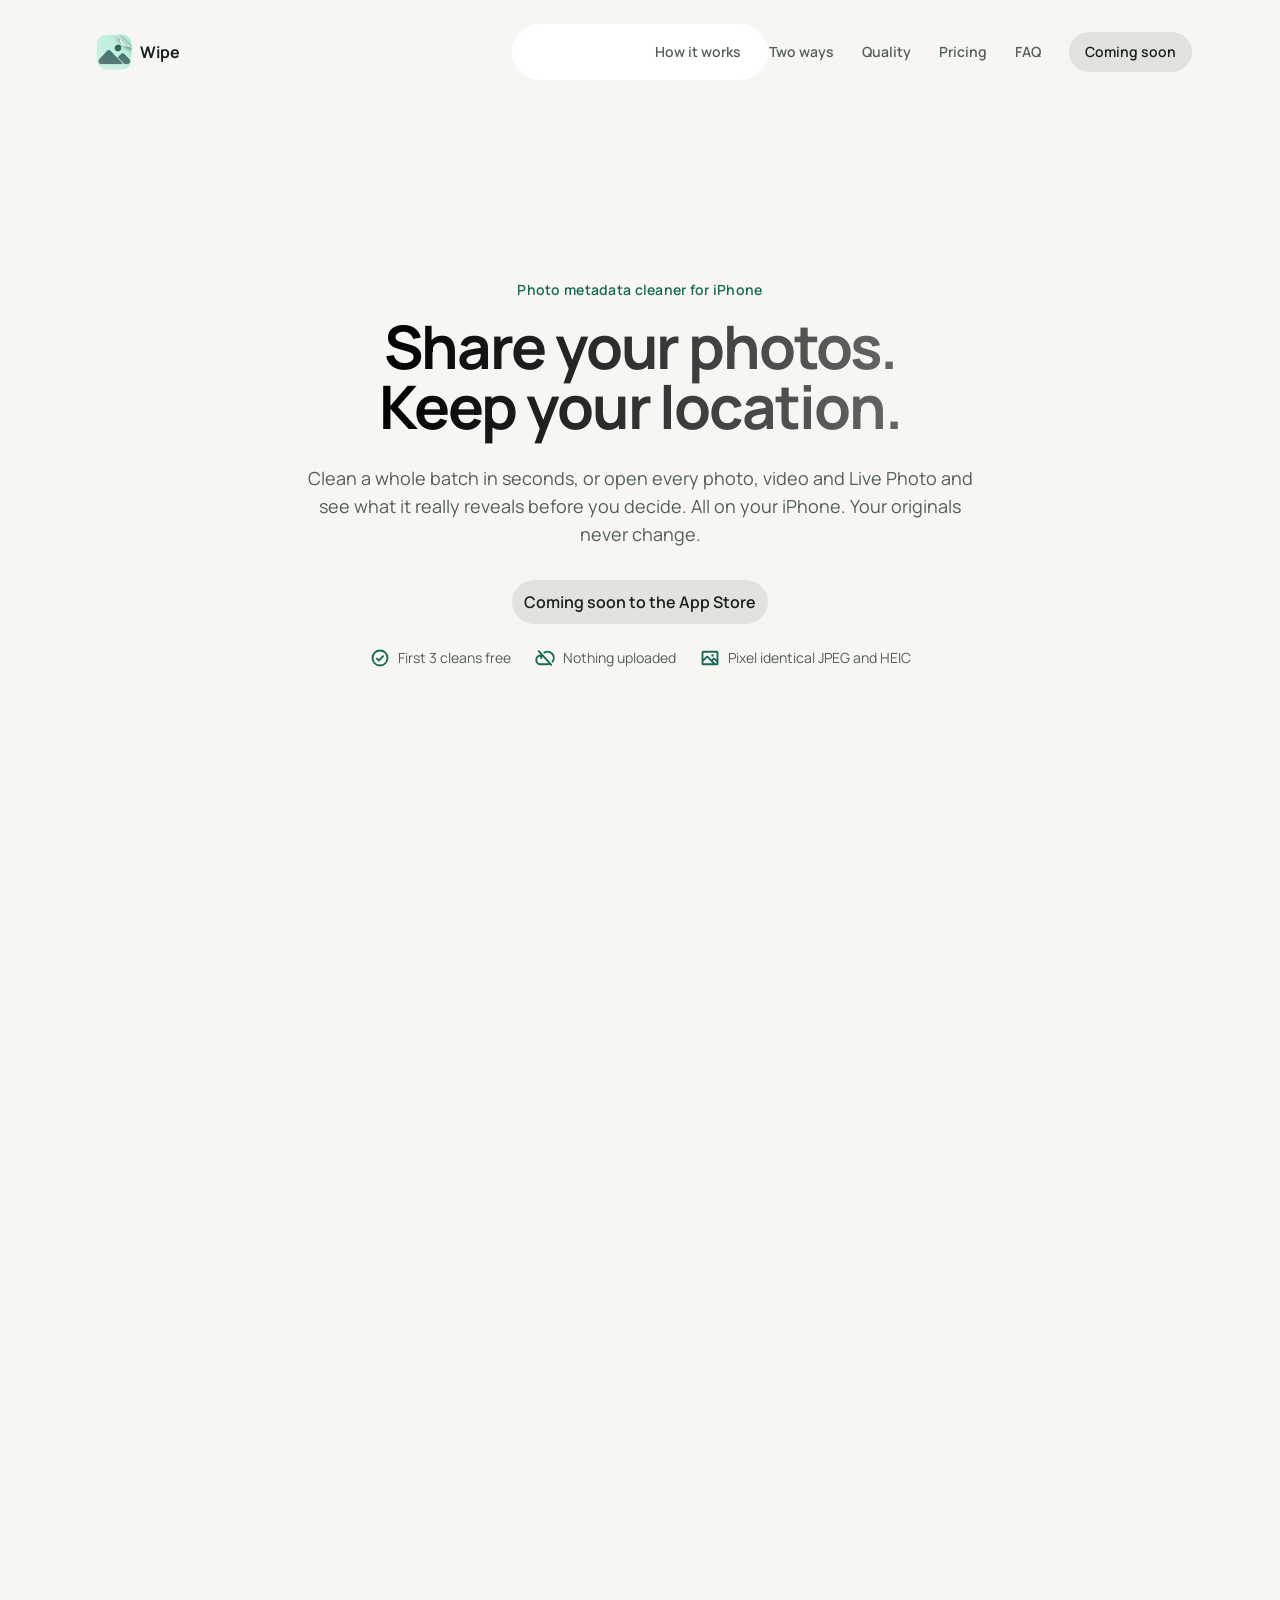
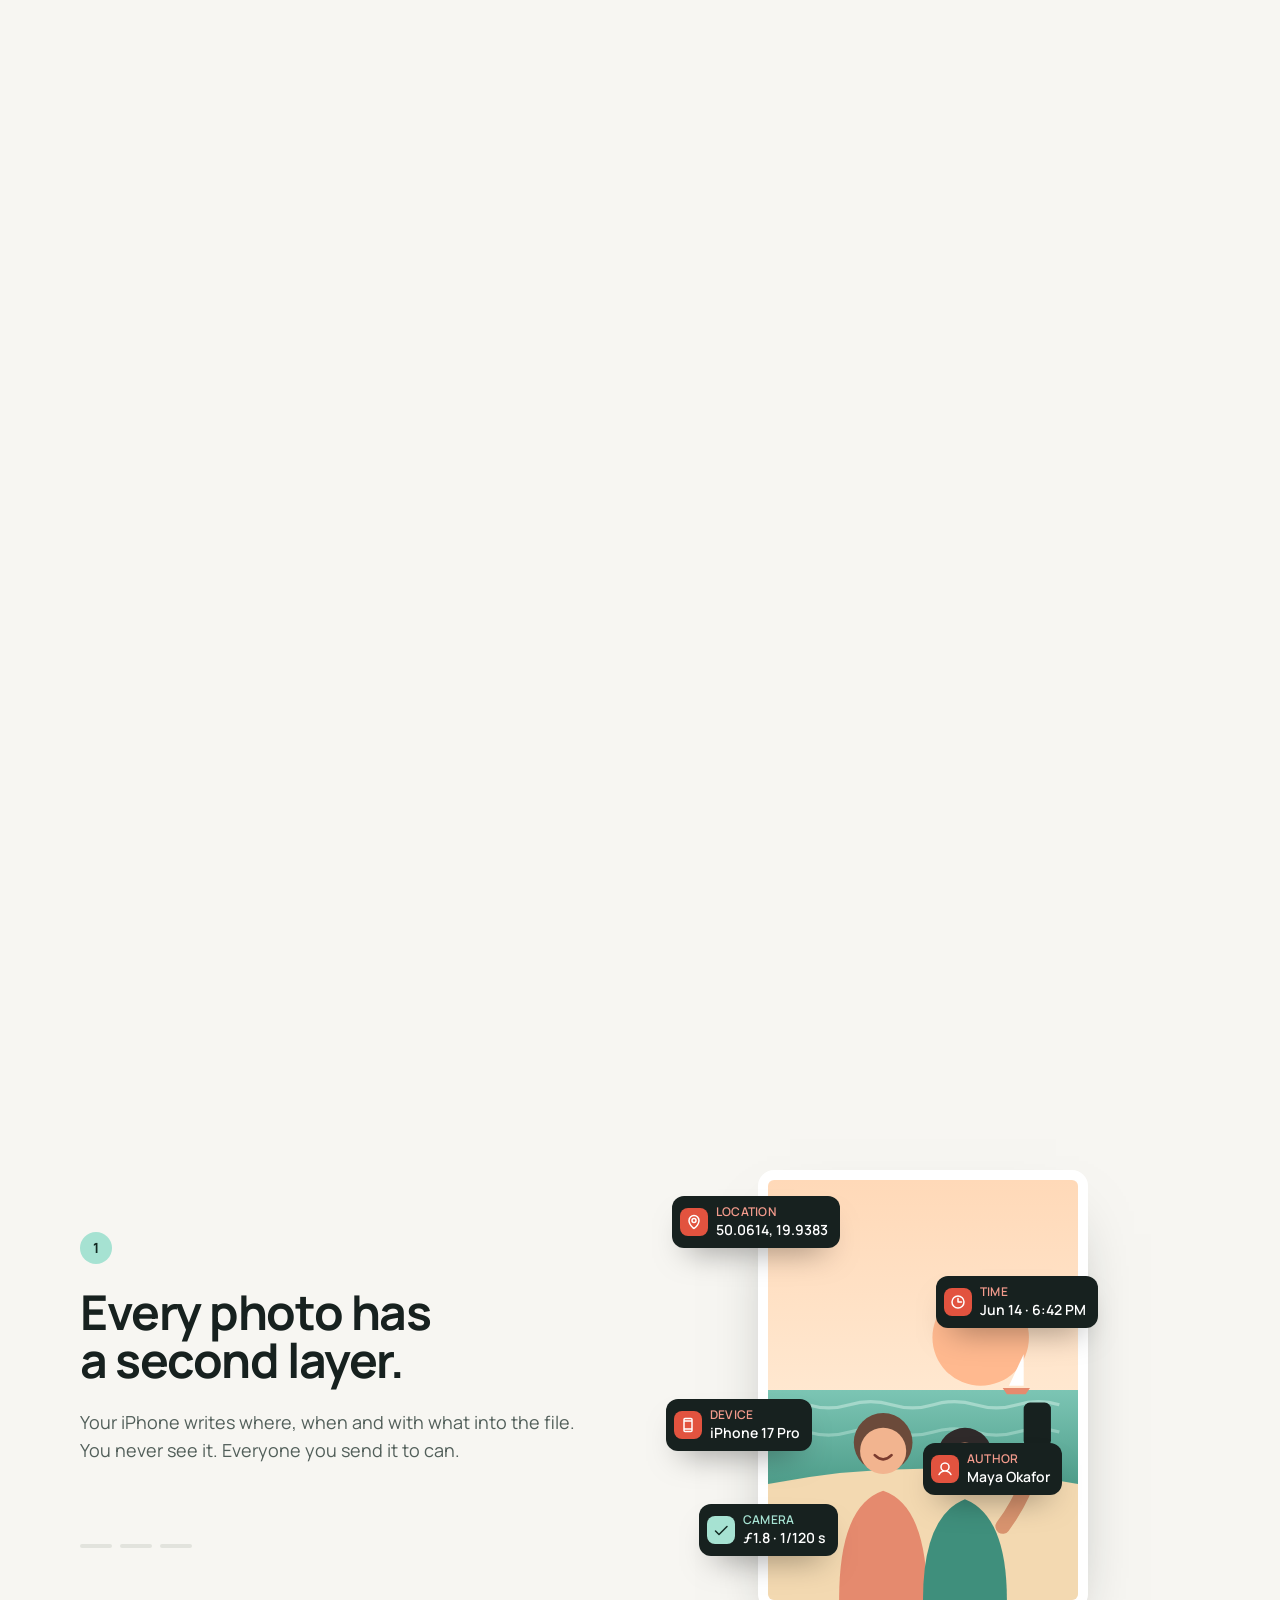
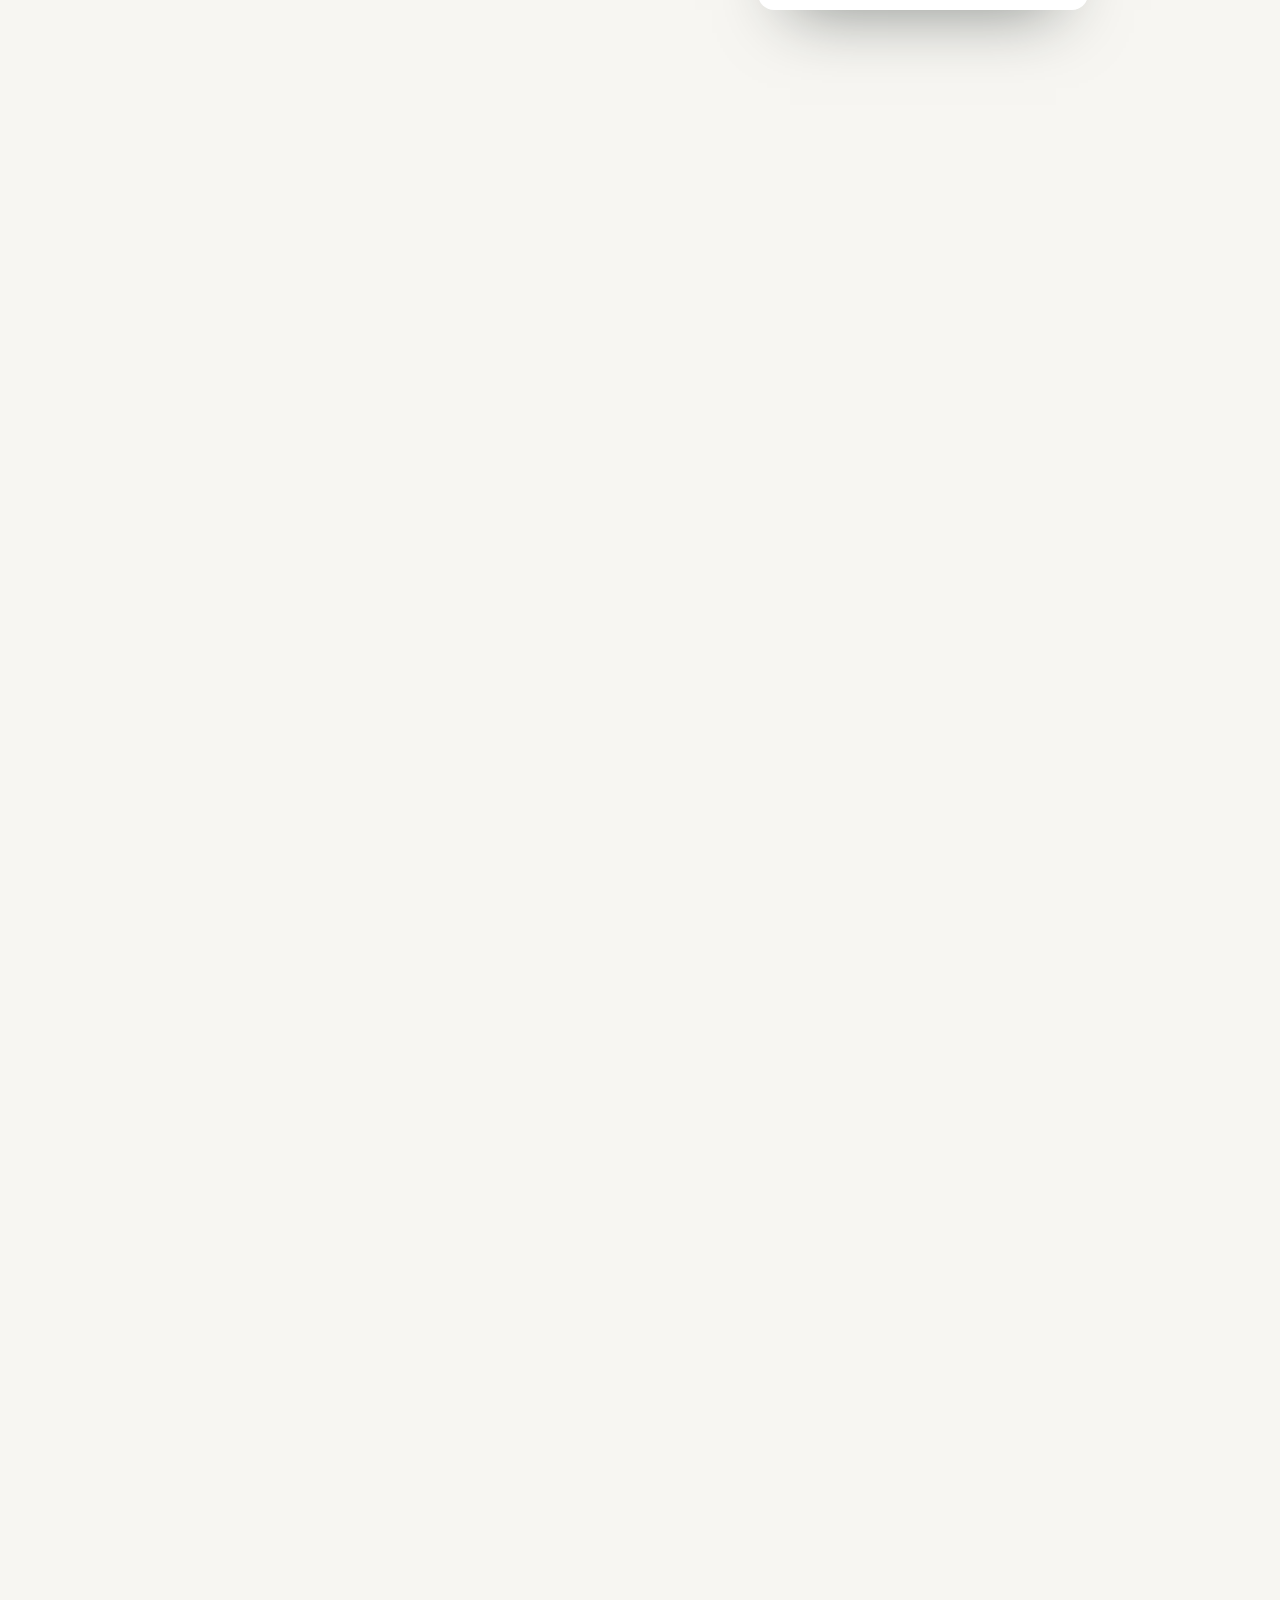
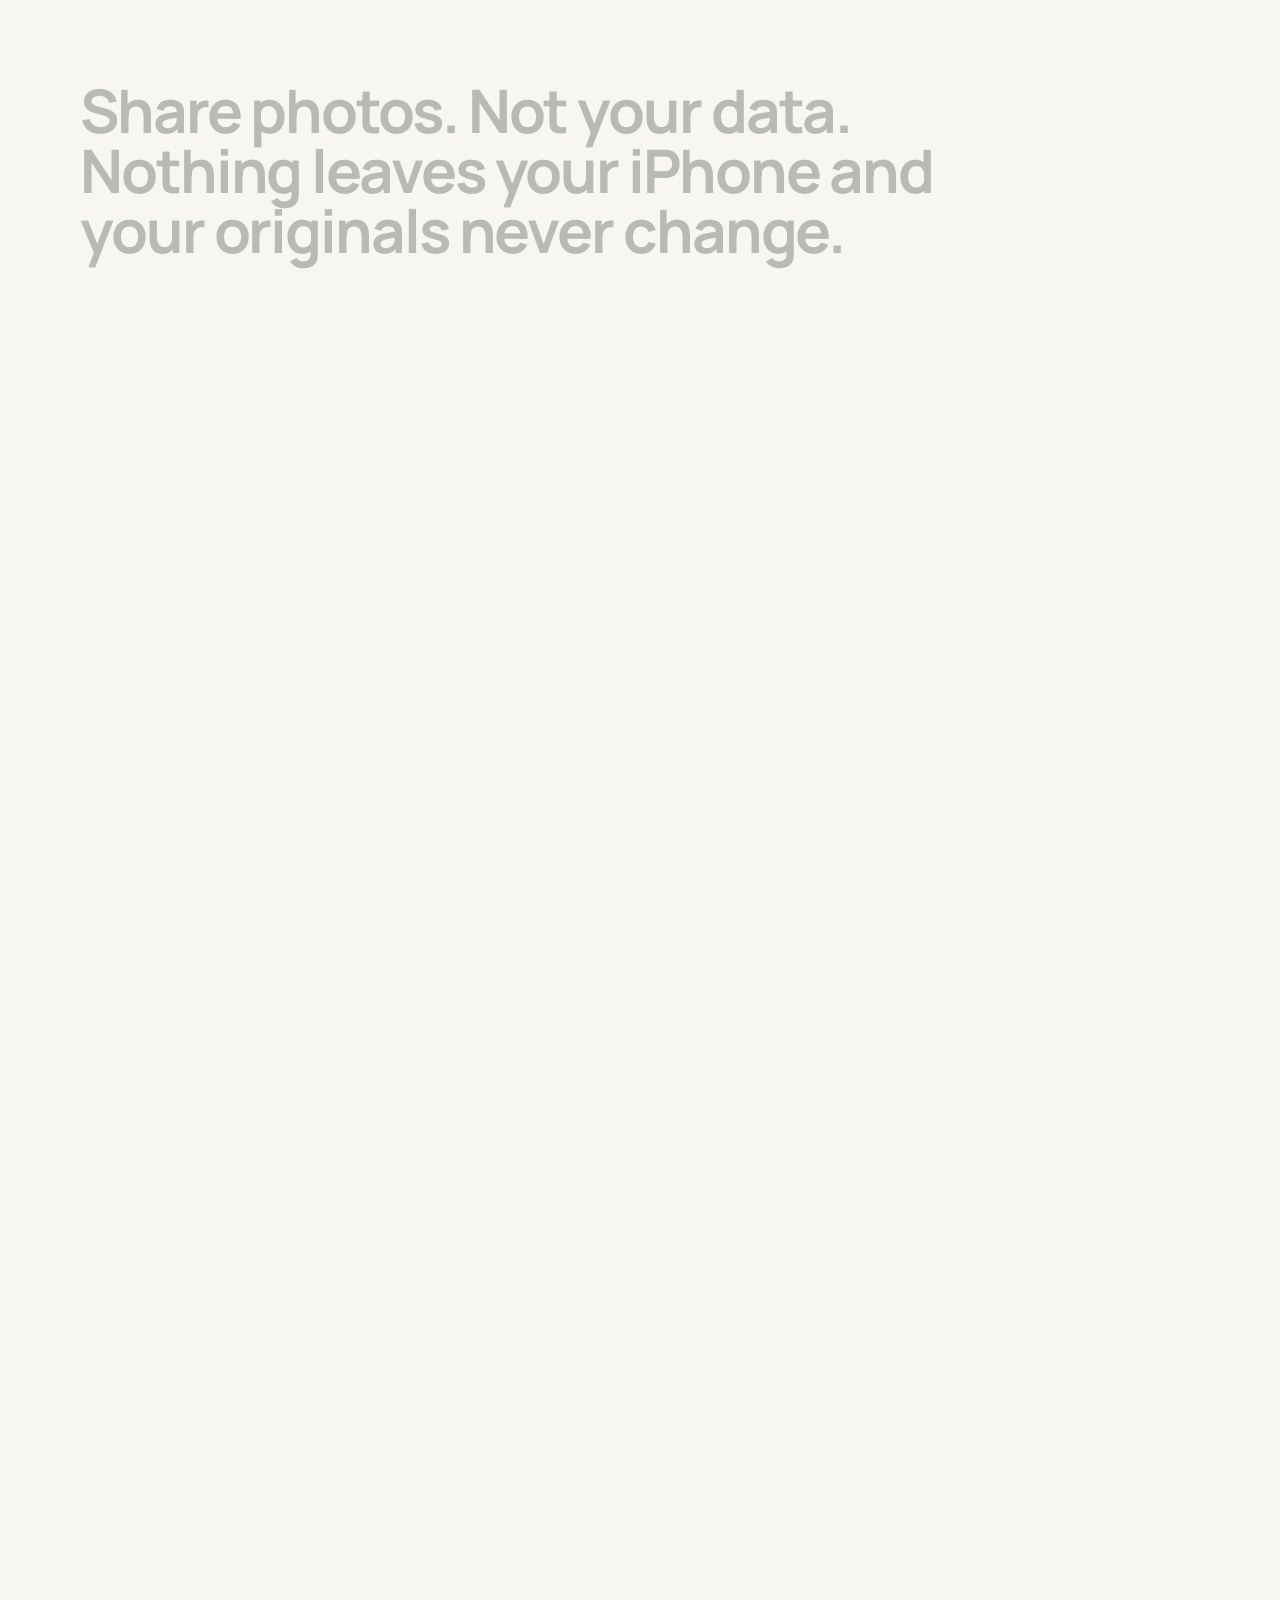
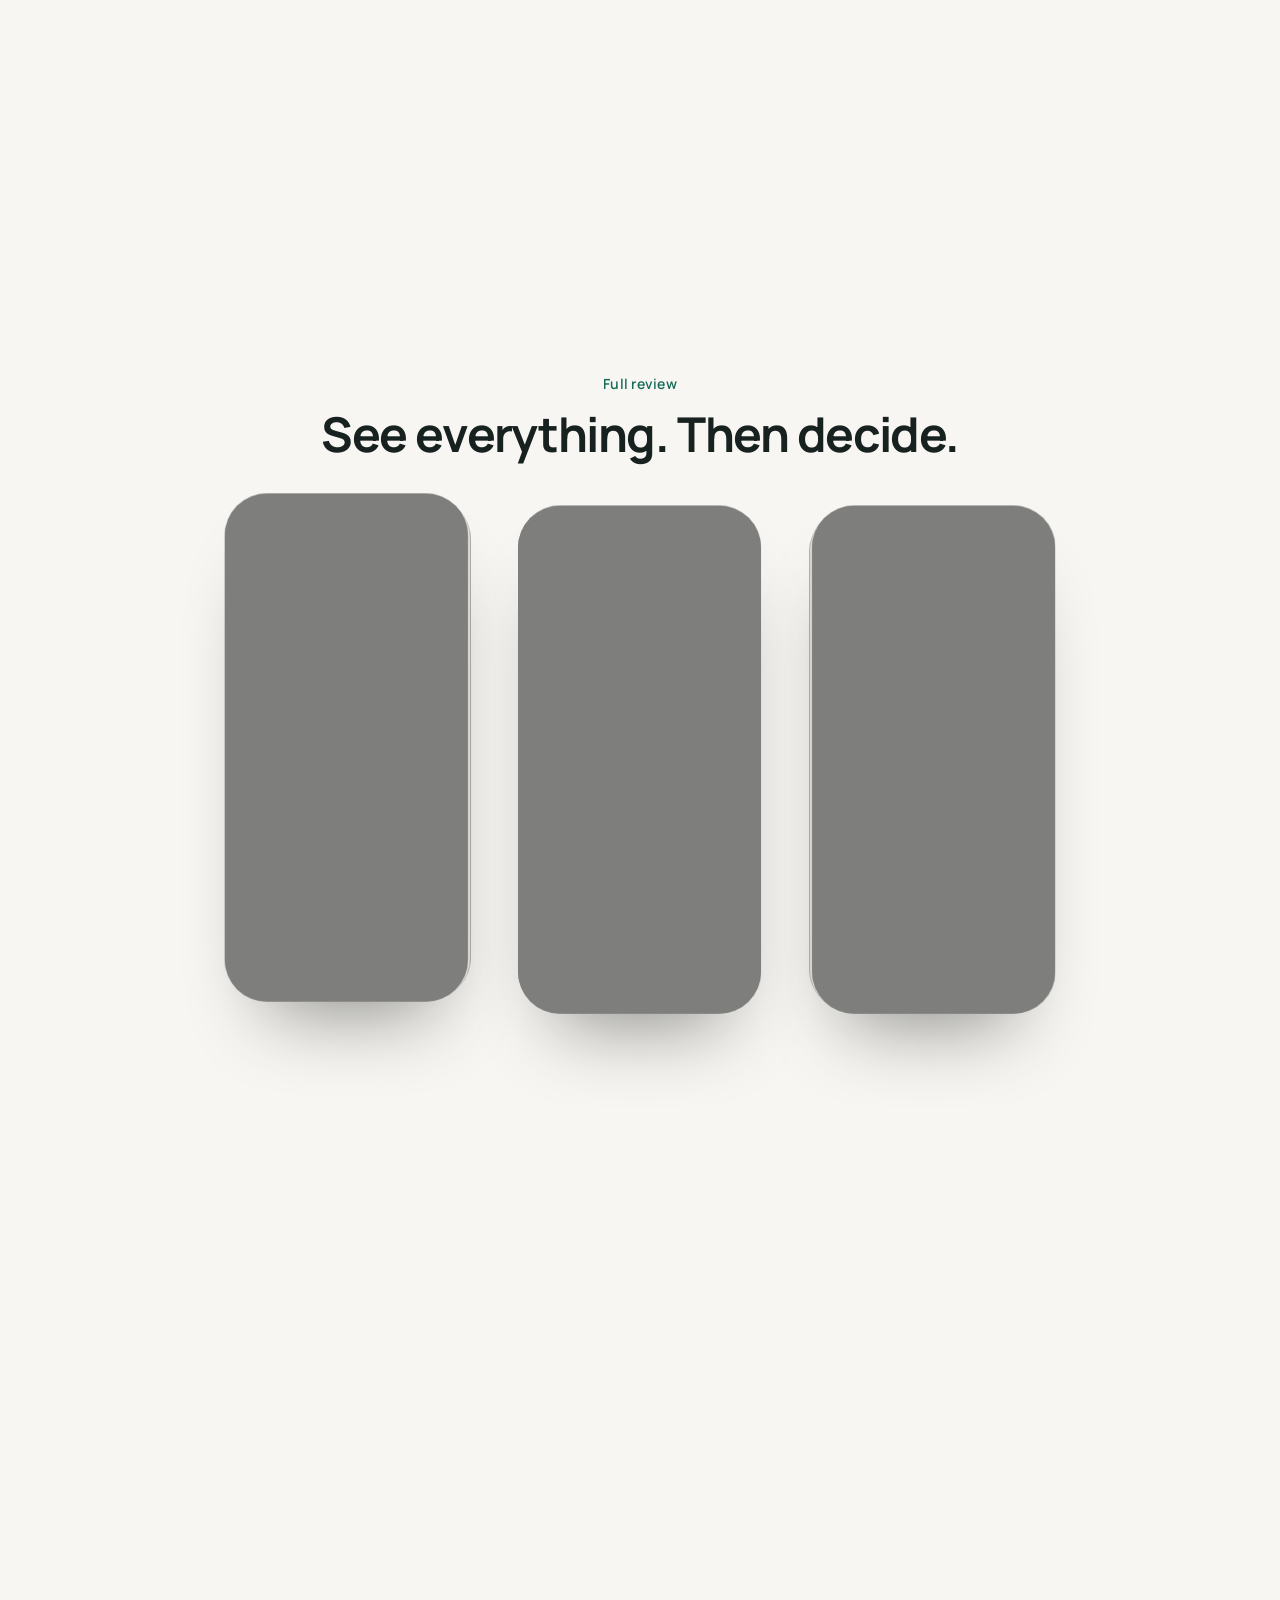
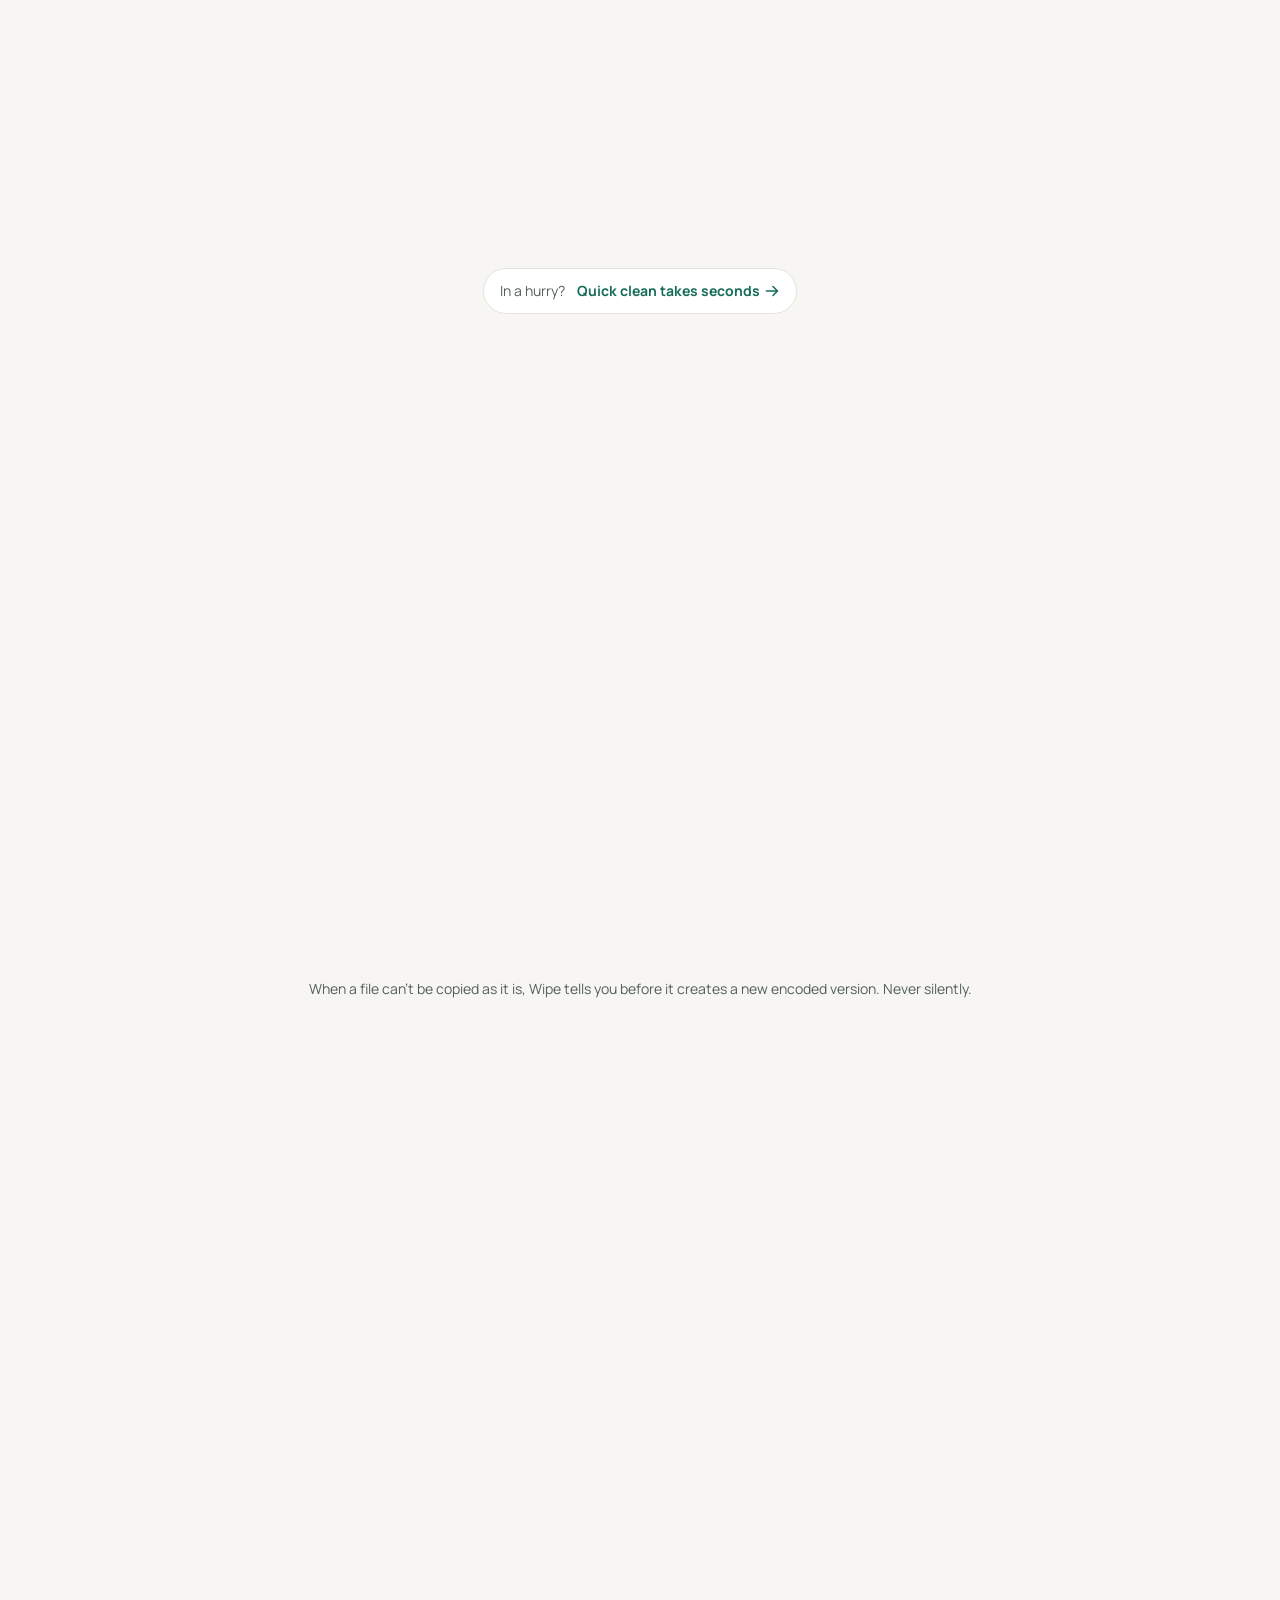
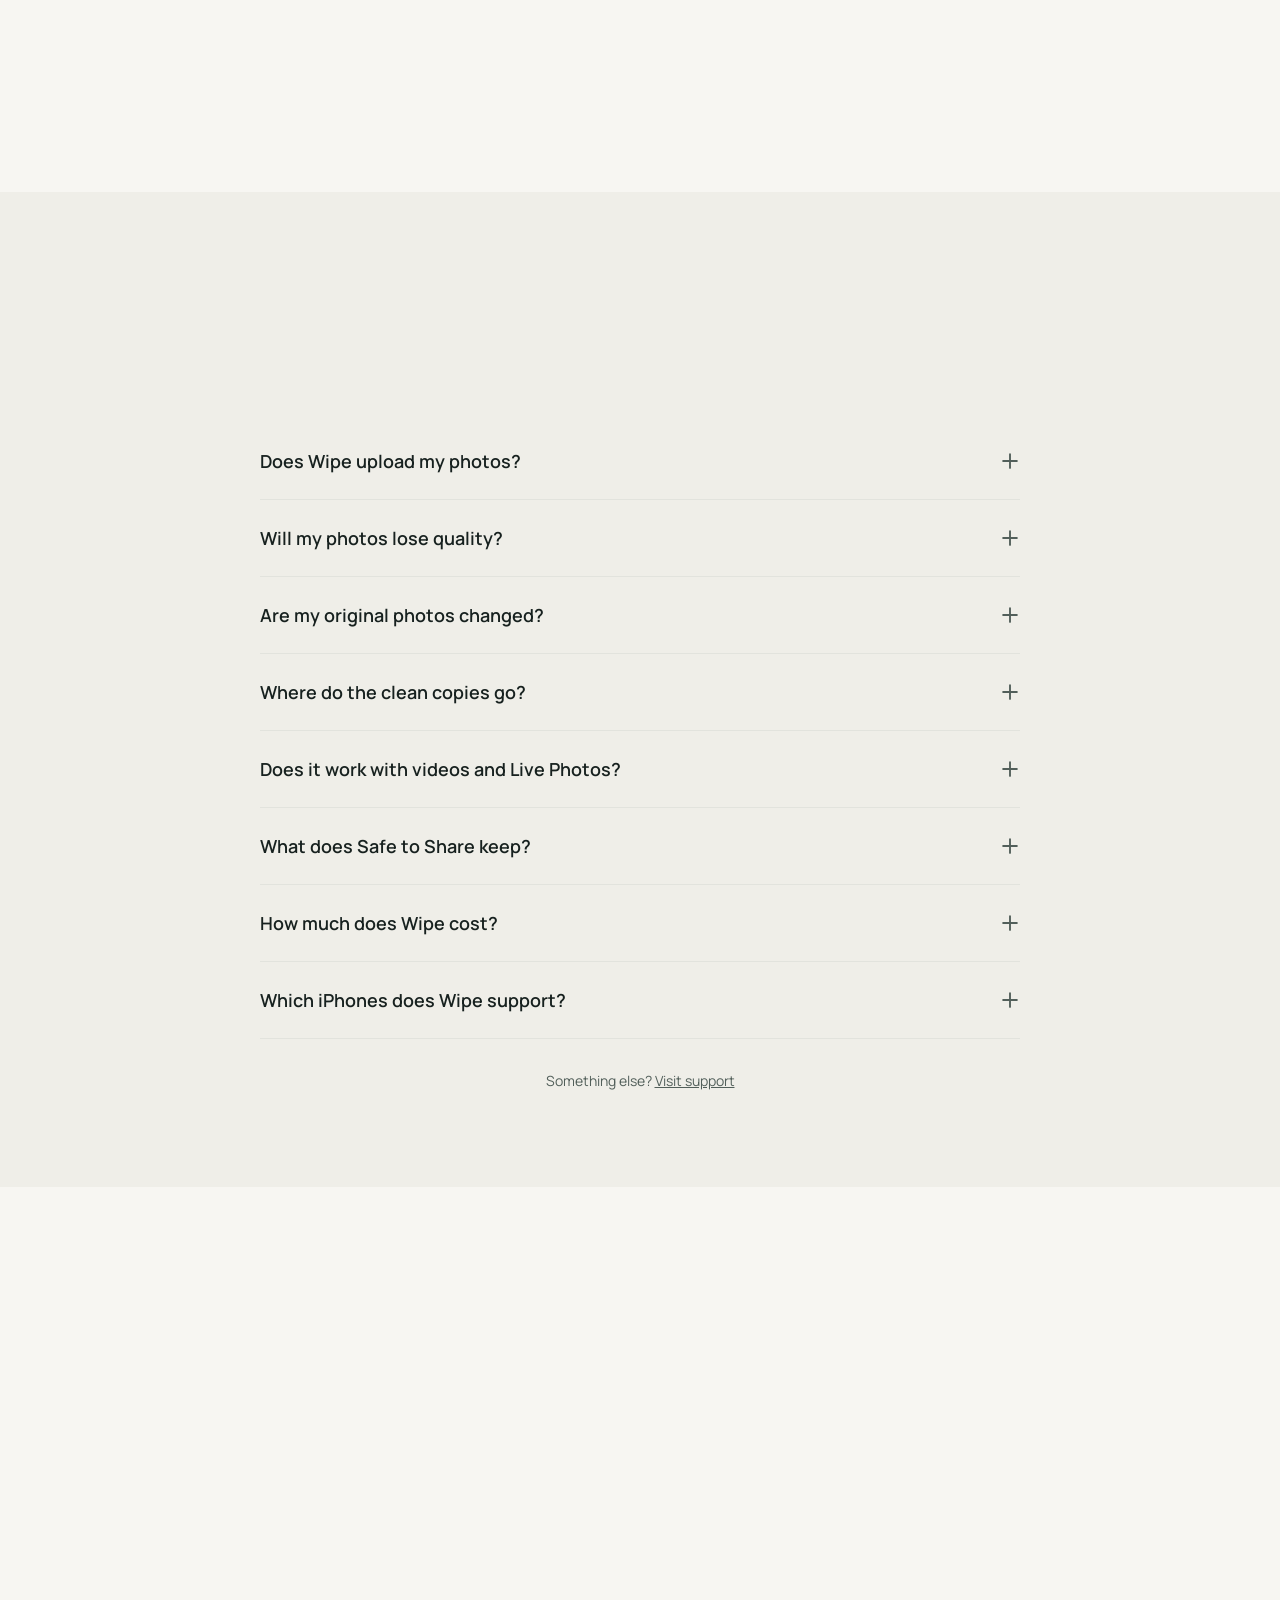
==== docs/index.html @ 796de529 "Phone film: if iOS refuses autoplay (Low Power Mode) no button and no hold; the first touch starts i" ====
<!doctype html>
<html lang="en" class="no-js" data-store="soon">
<head>
<meta charset="utf-8">
<meta name="viewport" content="width=device-width, initial-scale=1, viewport-fit=cover">
<title>Wipe: Remove Location and Metadata from iPhone Photos</title>
<meta name="description" content="See what your iPhone photos, videos and Live Photos reveal, from exact location to your phone model, and share clean copies. Everything happens on your iPhone. First 3 cleans free.">
<link rel="canonical" href="https://bashubb.com/wipe/">
<meta name="theme-color" content="#f7f6f2">
<meta name="color-scheme" content="light">
<!-- At release: <meta name="apple-itunes-app" content="app-id=APP_ID"> -->
<meta property="og:type" content="website">
<meta property="og:site_name" content="Wipe">
<meta property="og:title" content="Wipe: Share photos. Not your data.">
<meta property="og:description" content="See what your photos reveal and share clean copies. On your iPhone, without losing quality.">
<meta property="og:url" content="https://bashubb.com/wipe/">
<meta property="og:image" content="https://bashubb.com/wipe/assets/media/wipe-motion-poster.jpg">
<meta property="og:image:width" content="1440">
<meta property="og:image:height" content="960">
<meta name="twitter:card" content="summary_large_image">
<link rel="icon" href="assets/fav/favicon-32.png" type="image/png" sizes="32x32">
<link rel="icon" href="assets/fav/favicon-48.png" type="image/png" sizes="48x48">
<link rel="icon" href="assets/fav/favicon-192.png" type="image/png" sizes="192x192">
<link rel="apple-touch-icon" href="assets/fav/apple-touch-icon.png">
<link rel="preload" href="assets/fonts/manrope-latin.woff2" as="font" type="font/woff2" crossorigin>
<link rel="stylesheet" href="assets/landing.css?v=51">
<link rel="stylesheet" href="assets/wipe.css?v=52">
<script type="application/ld+json">
{
  "@context": "https://schema.org",
  "@type": "SoftwareApplication",
  "name": "Wipe: Photo Metadata Cleaner",
  "operatingSystem": "iOS 18 or later",
  "applicationCategory": "PhotographyApplication",
  "description": "Removes location and other metadata from iPhone photos, videos and Live Photos on the device, without losing quality.",
  "url": "https://bashubb.com/wipe/",
  "image": "https://bashubb.com/wipe/assets/media/wipe-motion-poster.jpg",
  "offers": {"@type": "Offer", "price": "0", "priceCurrency": "USD"},
  "publisher": {"@type": "Organization", "name": "bashubb", "url": "https://bashubb.com/"}
}
</script>
<script type="application/ld+json">
{
  "@context": "https://schema.org",
  "@type": "FAQPage",
  "mainEntity": [
    {"@type": "Question", "name": "Does Wipe upload my photos?", "acceptedAnswer": {"@type": "Answer", "text": "No. Wipe reads and cleans your photos and videos on your iPhone. Nothing is uploaded, there is no account and there are no ads."}},
    {"@type": "Question", "name": "Will my photos lose quality?", "acceptedAnswer": {"@type": "Answer", "text": "JPEG and HEIC photos stay pixel identical and most videos keep their original video and audio streams. If a file cannot be copied as it is, Wipe asks before creating a new encoded version."}},
    {"@type": "Question", "name": "Are my original photos changed?", "acceptedAnswer": {"@type": "Answer", "text": "No. Wipe creates clean copies. Your originals stay exactly as they were."}},
    {"@type": "Question", "name": "How much does Wipe cost?", "acceptedAnswer": {"@type": "Answer", "text": "Your first three cleans are free. After that, one purchase unlocks Wipe for good. There is no subscription."}}
  ]
}
</script>
</head>
<body>
<svg width="0" height="0" style="position:absolute" aria-hidden="true"><symbol id="i-apple-logo" viewBox="0 0 256 256" fill="currentColor"><path d="M227,168a12,12,0,0,0-4.21-5.09C207.25,152.22,204,133.68,204,120c0-16.17,12.68-30.6,20.25-37.76a12,12,0,0,0,0-17.43C210.89,52.17,188.81,44,168,44a76.29,76.29,0,0,0-40,11.37,75.59,75.59,0,0,0-93.58,11A78.64,78.64,0,0,0,12,123.51,131,131,0,0,0,53.43,216,43.81,43.81,0,0,0,83.6,228h87.69a43.87,43.87,0,0,0,32.05-13.85,127.63,127.63,0,0,0,18.4-25.39c1.57-2.88,3-5.71,4.14-8.41C227.47,176.67,229.12,172.87,227,168Zm-41.23,29.82A19.78,19.78,0,0,1,171.29,204H83.6a19.85,19.85,0,0,1-13.7-5.42A107.18,107.18,0,0,1,36,122.88,54.49,54.49,0,0,1,51.5,83.28,50.86,50.86,0,0,1,88,68h.72A51.5,51.5,0,0,1,120.48,79.4a12,12,0,0,0,15,0A51.41,51.41,0,0,1,168,68a67.24,67.24,0,0,1,29.88,7.4C186.26,89.66,180,105.13,180,120c0,23.33,7.47,42.89,21.25,56.19A103.3,103.3,0,0,1,185.76,197.81ZM128.75,13A43.83,43.83,0,0,1,142.17,1.51a12,12,0,0,1,11.64,21,19.84,19.84,0,0,0-6.11,5.24A12,12,0,0,1,128.75,13Z"/></symbol><symbol id="i-arrow-right" viewBox="0 0 256 256" fill="currentColor"><path d="M224.49,136.49l-72,72a12,12,0,0,1-17-17L187,140H40a12,12,0,0,1,0-24H187L135.51,64.48a12,12,0,0,1,17-17l72,72A12,12,0,0,1,224.49,136.49Z"/></symbol><symbol id="i-check" viewBox="0 0 256 256" fill="currentColor"><path d="M232.49,80.49l-128,128a12,12,0,0,1-17,0l-56-56a12,12,0,1,1,17-17L96,183,215.51,63.51a12,12,0,0,1,17,17Z"/></symbol><symbol id="i-check-circle" viewBox="0 0 256 256" fill="currentColor"><path d="M176.49,95.51a12,12,0,0,1,0,17l-56,56a12,12,0,0,1-17,0l-24-24a12,12,0,1,1,17-17L112,143l47.51-47.52A12,12,0,0,1,176.49,95.51ZM236,128A108,108,0,1,1,128,20,108.12,108.12,0,0,1,236,128Zm-24,0a84,84,0,1,0-84,84A84.09,84.09,0,0,0,212,128Z"/></symbol><symbol id="i-clock" viewBox="0 0 256 256" fill="currentColor"><path d="M128,20A108,108,0,1,0,236,128,108.12,108.12,0,0,0,128,20Zm0,192a84,84,0,1,1,84-84A84.09,84.09,0,0,1,128,212Zm68-84a12,12,0,0,1-12,12H128a12,12,0,0,1-12-12V72a12,12,0,0,1,24,0v44h44A12,12,0,0,1,196,128Z"/></symbol><symbol id="i-cloud-slash" viewBox="0 0 256 256" fill="currentColor"><path d="M56.88,31.93A12,12,0,1,0,39.12,48.07L71.79,84A68,68,0,0,0,72,220h88a91.26,91.26,0,0,0,30.66-5.24l8.46,9.31a12,12,0,0,0,17.76-16.14ZM160,196H72a44,44,0,0,1-1.8-87.95A91.91,91.91,0,0,0,68,128a12,12,0,0,0,24,0,68.22,68.22,0,0,1,2.66-18.84l77.88,85.67A68.67,68.67,0,0,1,160,196Zm92-68a91.32,91.32,0,0,1-17.53,54,12,12,0,1,1-19.41-14.11,68,68,0,0,0-89.57-98.53,12,12,0,0,1-12.2-20.66A92,92,0,0,1,252,128Z"/></symbol><symbol id="i-device-mobile" viewBox="0 0 256 256" fill="currentColor"><path d="M176,12H80A28,28,0,0,0,52,40V216a28,28,0,0,0,28,28h96a28,28,0,0,0,28-28V40A28,28,0,0,0,176,12ZM76,76H180V180H76Zm4-40h96a4,4,0,0,1,4,4V52H76V40A4,4,0,0,1,80,36Zm96,184H80a4,4,0,0,1-4-4V204H180v12A4,4,0,0,1,176,220Z"/></symbol><symbol id="i-image" viewBox="0 0 256 256" fill="currentColor"><path d="M144,96a16,16,0,1,1,16,16A16,16,0,0,1,144,96Zm92-40V200a20,20,0,0,1-20,20H40a20,20,0,0,1-20-20V56A20,20,0,0,1,40,36H216A20,20,0,0,1,236,56ZM44,60v79.72l33.86-33.86a20,20,0,0,1,28.28,0L147.31,147l17.18-17.17a20,20,0,0,1,28.28,0L212,149.09V60Zm0,136H162.34L92,125.66l-48,48Zm168,0V183l-33.37-33.37L164.28,164l32,32Z"/></symbol><symbol id="i-infinity" viewBox="0 0 256 256" fill="currentColor"><path d="M252,128a60,60,0,0,1-102.43,42.43l-.49-.53L89.22,102.31a36,36,0,1,0,0,51.38l3.08-3.48a12,12,0,1,1,18,15.91l-3.35,3.78-.49.53a60,60,0,1,1,0-84.86l.49.53,59.86,67.59a36,36,0,1,0,0-51.38l-3.08,3.48a12,12,0,1,1-18-15.91l3.35-3.78.49-.53A60,60,0,0,1,252,128Z"/></symbol><symbol id="i-lightning" viewBox="0 0 256 256" fill="currentColor"><path d="M219.71,117.38a12,12,0,0,0-7.25-8.52L161.28,88.39l10.59-70.61a12,12,0,0,0-20.64-10l-112,120a12,12,0,0,0,4.31,19.33l51.18,20.47L84.13,238.22a12,12,0,0,0,20.64,10l112-120A12,12,0,0,0,219.71,117.38ZM113.6,203.55l6.27-41.77a12,12,0,0,0-7.41-12.92L68.74,131.37,142.4,52.45l-6.27,41.77a12,12,0,0,0,7.41,12.92l43.72,17.49Z"/></symbol><symbol id="i-magic-wand" viewBox="0 0 256 256" fill="currentColor"><path d="M252,152a12,12,0,0,1-12,12H228v12a12,12,0,0,1-24,0V164H192a12,12,0,0,1,0-24h12V128a12,12,0,0,1,24,0v12h12A12,12,0,0,1,252,152ZM56,76H68V88a12,12,0,0,0,24,0V76h12a12,12,0,1,0,0-24H92V40a12,12,0,0,0-24,0V52H56a12,12,0,0,0,0,24ZM184,188h-4v-4a12,12,0,0,0-24,0v4h-4a12,12,0,0,0,0,24h4v4a12,12,0,0,0,24,0v-4h4a12,12,0,0,0,0-24ZM222.14,82.83,82.82,222.14a20,20,0,0,1-28.28,0L33.85,201.46a20,20,0,0,1,0-28.29L173.17,33.86a20,20,0,0,1,28.28,0l20.69,20.68A20,20,0,0,1,222.14,82.83ZM159,112,144,97,53.65,187.31l15,15Zm43.31-43.31-15-15L161,80l15,15Z"/></symbol><symbol id="i-magnifying-glass-plus" viewBox="0 0 256 256" fill="currentColor"><path d="M156,112a12,12,0,0,1-12,12H124v20a12,12,0,0,1-24,0V124H80a12,12,0,0,1,0-24h20V80a12,12,0,0,1,24,0v20h20A12,12,0,0,1,156,112Zm76.49,120.49a12,12,0,0,1-17,0L168,185a92.12,92.12,0,1,1,17-17l47.54,47.53A12,12,0,0,1,232.49,232.49ZM112,180a68,68,0,1,0-68-68A68.08,68.08,0,0,0,112,180Z"/></symbol><symbol id="i-map-pin" viewBox="0 0 256 256" fill="currentColor"><path d="M128,60a44,44,0,1,0,44,44A44.05,44.05,0,0,0,128,60Zm0,64a20,20,0,1,1,20-20A20,20,0,0,1,128,124Zm0-112a92.1,92.1,0,0,0-92,92c0,77.36,81.64,135.4,85.12,137.83a12,12,0,0,0,13.76,0,259,259,0,0,0,42.18-39C205.15,170.57,220,136.37,220,104A92.1,92.1,0,0,0,128,12Zm31.3,174.71A249.35,249.35,0,0,1,128,216.89a249.35,249.35,0,0,1-31.3-30.18C80,167.37,60,137.31,60,104a68,68,0,0,1,136,0C196,137.31,176,167.37,159.3,186.71Z"/></symbol><symbol id="i-plus" viewBox="0 0 256 256" fill="currentColor"><path d="M228,128a12,12,0,0,1-12,12H140v76a12,12,0,0,1-24,0V140H40a12,12,0,0,1,0-24h76V40a12,12,0,0,1,24,0v76h76A12,12,0,0,1,228,128Z"/></symbol><symbol id="i-text-align-left" viewBox="0 0 256 256" fill="currentColor"><path d="M28,64A12,12,0,0,1,40,52H216a12,12,0,0,1,0,24H40A12,12,0,0,1,28,64Zm12,52H168a12,12,0,0,0,0-24H40a12,12,0,0,0,0,24Zm176,16H40a12,12,0,0,0,0,24H216a12,12,0,0,0,0-24Zm-48,40H40a12,12,0,0,0,0,24H168a12,12,0,0,0,0-24Z"/></symbol><symbol id="i-user" viewBox="0 0 256 256" fill="currentColor"><path d="M234.38,210a123.36,123.36,0,0,0-60.78-53.23,76,76,0,1,0-91.2,0A123.36,123.36,0,0,0,21.62,210a12,12,0,1,0,20.77,12c18.12-31.32,50.12-50,85.61-50s67.49,18.69,85.61,50a12,12,0,0,0,20.77-12ZM76,96a52,52,0,1,1,52,52A52.06,52.06,0,0,1,76,96Z"/></symbol><symbol id="i-x" viewBox="0 0 256 256" fill="currentColor"><path d="M208.49,191.51a12,12,0,0,1-17,17L128,145,64.49,208.49a12,12,0,0,1-17-17L111,128,47.51,64.49a12,12,0,0,1,17-17L128,111l63.51-63.52a12,12,0,0,1,17,17L145,128Z"/></symbol></svg>

<a class="skip" href="#main">Skip to content</a>

<nav class="island" aria-label="Main navigation">
  <a class="brand" href="./"><img src="assets/app-icon-128.png" alt="" width="28" height="28">Wipe</a>
  <div class="links">
    <a href="#layers">How it works</a>
    <a href="#modes">Two ways</a>
    <a href="#quality">Quality</a>
    <a href="#pricing">Pricing</a>
    <a href="#faq">FAQ</a>
  </div>
  <a class="btn sm cta when-live" href="https://apps.apple.com/us/search?term=Wipe%20Photo%20Metadata%20Cleaner" data-store-link>Download</a>
  <span class="btn sm cta when-soon" aria-disabled="true">Coming soon</span>
  <button class="burger" type="button" aria-expanded="false" aria-controls="menu" aria-label="Open menu"><span></span><span></span></button>
</nav>
<div class="menu" id="menu">
  <a href="#layers">How it works</a>
  <a href="#modes">Two ways</a>
  <a href="#quality">Quality</a>
  <a href="#pricing">Pricing</a>
  <a href="#faq">FAQ</a>
  <a href="support/">Support</a>
</div>

<main id="main">
<section class="m-only film-intro" data-film-intro aria-label="Wipe in 16 seconds: what a photo reveals, and how Wipe removes it">
  <video muted playsinline preload="auto" data-end="15.3" data-tall="assets/media/wipe-motion-tall.mp4" data-tall-poster="assets/media/wipe-motion-tall-poster.jpg" data-wide="assets/media/wipe-motion.mp4" data-wide-poster="assets/media/wipe-motion-poster.jpg" aria-label="A sponge wipes location, time, device and author tags off a family photo; the photo itself stays the same"></video>
  <button class="film-intro-skip" type="button">Skip</button>
  <div class="film-intro-ui" aria-hidden="true"><span class="film-intro-hint">Swipe up hard to skip</span></div>
</section>

<section class="scene hero stage3d" data-scene="hero" aria-labelledby="hero-title">
  <div class="scene-pin">
    <div class="hero-copy wrap">
      <span class="eyebrow">Photo metadata cleaner for iPhone</span>
      <h1 class="hero-title" id="hero-title">Share your photos.<br>Keep your location.</h1>
      <p class="lead">Clean a whole batch in seconds, or open every photo, video and Live Photo and see what it really reveals before you decide. All on your iPhone. Your originals never change.</p>
      <div class="cta-row">
        <a class="store-badge when-live" href="https://apps.apple.com/us/search?term=Wipe%20Photo%20Metadata%20Cleaner" data-store-link><img src="assets/app-store-badge.svg" alt="Download on the App Store" width="156" height="52"></a>
        <span class="btn when-soon" aria-disabled="true">Coming soon to the App Store</span>
      </div>
      <ul class="proof" aria-label="Highlights">
        <li><svg aria-hidden="true"><use href="#i-check-circle"/></svg>First 3 cleans free</li>
        <li><svg aria-hidden="true"><use href="#i-cloud-slash"/></svg>Nothing uploaded</li>
        <li><svg aria-hidden="true"><use href="#i-image"/></svg>Pixel identical JPEG and HEIC</li>
      </ul>
    </div>
    <div class="tunnel" aria-hidden="true">
      <div class="fly" data-x="-40" data-y="-22" data-z="-500" data-r="-6"><img src="assets/moments/beach.svg" alt="" width="300" height="400"><span class="ftag"><svg><use href="#i-map-pin"/></svg>50.0614, 19.9383</span><span class="fok"><svg><use href="#i-check"/></svg></span></div>
      <div class="fly" data-x="44" data-y="20" data-z="-950" data-r="5"><img src="assets/moments/dog.svg" alt="" width="300" height="400"><span class="ftag"><svg><use href="#i-clock"/></svg>Sat · 9:14 AM</span><span class="fok"><svg><use href="#i-check"/></svg></span></div>
      <div class="fly" data-x="-44" data-y="26" data-z="-1450" data-r="4"><img src="assets/moments/cake.svg" alt="" width="300" height="400"><span class="ftag"><svg><use href="#i-device-mobile"/></svg>iPhone 17 Pro</span><span class="fok"><svg><use href="#i-check"/></svg></span></div>
      <div class="fly" data-x="42" data-y="-24" data-z="-1900" data-r="-5"><img src="assets/moments/coffee.svg" alt="" width="300" height="400"><span class="ftag"><svg><use href="#i-map-pin"/></svg>52.2297, 21.0122</span><span class="fok"><svg><use href="#i-check"/></svg></span></div>
      <div class="fly" data-x="-38" data-y="-6" data-z="-2350" data-r="-3"><img src="assets/moments/camp.svg" alt="" width="300" height="400"><span class="ftag"><svg><use href="#i-user"/></svg>Maya Okafor</span><span class="fok"><svg><use href="#i-check"/></svg></span></div>
      <div class="fly" data-x="36" data-y="18" data-z="-2800" data-r="6"><img src="assets/moments/city.svg" alt="" width="300" height="400"><span class="ftag"><svg><use href="#i-clock"/></svg>Jun 14 · 6:42 PM</span><span class="fok"><svg><use href="#i-check"/></svg></span></div>
    </div>
    <div class="hero-card" id="hero-card">
      <video id="motion" muted playsinline preload="auto" poster="assets/media/wipe-motion-poster.jpg" aria-label="A sponge wipes location, time, device and author tags off a family photo; the photo itself stays the same">
        <source src="assets/media/wipe-motion.mp4" type="video/mp4">
      </video>
    </div>
    <div class="chapters" id="chapters" aria-hidden="true">
      <div><i><b></b></i><span>Reveal</span></div>
      <div><i><b></b></i><span>Wipe</span></div>
      <div><i><b></b></i><span>Verify</span></div>
      <div><i><b></b></i><span>Share</span></div>
      <span class="hold-hint" id="hold-hint">Playing · pull hard to skip</span>
    </div>
  </div>
</section>

<section class="scene layers stage3d d-only" id="layers" data-scene="layers" aria-labelledby="layers-title">
  <div class="scene-pin">
    <div class="wrap layers-grid">
      <div>
        <div class="steps">
          <div class="step on" data-step="0">
            <span class="num">1</span>
            <h2 class="title" id="layers-title">Every photo has a second layer.</h2>
            <p class="lead">Your iPhone writes where, when and with what into the file. You never see it. Everyone you send it to can.</p>
          </div>
          <div class="step" data-step="1">
            <span class="num">2</span>
            <h2 class="title">Wipe pulls it apart.</h2>
            <p class="lead">Location, capture time, device, author and editing apps, explained in plain words before anything changes.</p>
          </div>
          <div class="step" data-step="2">
            <span class="num">3</span>
            <h2 class="title">Then wipes what gives you away.</h2>
            <p class="lead">Pick a preset. Wipe removes those details and checks every copy again before you can share it.</p>
          </div>
        </div>
        <div class="progress" aria-hidden="true"><i><b></b></i><i><b></b></i><i><b></b></i></div>
      </div>
      <div class="photo-stage" role="img" aria-label="A beach photo with location, time, device and author tags lifting off it and being wiped away; camera settings stay">
        <div class="photo-obj obj" id="photo">
          <div class="plane" style="--z:120"></div>
          <div class="print"><img src="assets/moments/beach.svg" alt="" width="300" height="400"></div>
          <span class="tag" data-z="230" data-x="-26" data-y="6" data-wipe="0"><span class="ic"><svg><use href="#i-map-pin"/></svg></span><span><small>LOCATION</small>50.0614, 19.9383</span></span>
          <span class="tag" data-z="170" data-x="54" data-y="24" data-wipe="1"><span class="ic"><svg><use href="#i-clock"/></svg></span><span><small>TIME</small>Jun 14 · 6:42 PM</span></span>
          <span class="tag" data-z="110" data-x="-28" data-y="52" data-wipe="2"><span class="ic"><svg><use href="#i-device-mobile"/></svg></span><span><small>DEVICE</small>iPhone 17 Pro</span></span>
          <span class="tag" data-z="200" data-x="50" data-y="62" data-wipe="3"><span class="ic"><svg><use href="#i-user"/></svg></span><span><small>AUTHOR</small>Maya Okafor</span></span>
          <span class="tag keep" data-z="70" data-x="-18" data-y="76"><span class="ic"><svg><use href="#i-check"/></svg></span><span><small>CAMERA</small>ƒ1.8 · 1/120 s<span class="kept">Kept</span></span></span>
          <span class="sweep" aria-hidden="true"></span>
          <span class="clean-pill"><svg><use href="#i-check-circle"/></svg>Clean · 0 tags left</span>
        </div>
      </div>
    </div>
  </div>
</section>

<section class="m-only m-sec" id="layers-m" aria-labelledby="layers-m-title">
  <div class="m-car" data-carousel="5500">
    <div class="m-track">
      <div class="m-slide wl" data-state="0">
        <div class="m-vis"><div class="wl-photo" aria-hidden="true"><div class="print"><img src="assets/moments/beach.svg" alt="" width="300" height="400"></div><span class="tag" style="left:-26%;top:6%;--o:0"><span class="ic"><svg><use href="#i-map-pin"/></svg></span><span><small>LOCATION</small>50.0614, 19.9383</span></span><span class="tag" style="left:54%;top:24%;--o:1"><span class="ic"><svg><use href="#i-clock"/></svg></span><span><small>TIME</small>Jun 14 · 6:42 PM</span></span><span class="tag" style="left:-28%;top:52%;--o:2"><span class="ic"><svg><use href="#i-device-mobile"/></svg></span><span><small>DEVICE</small>iPhone 17 Pro</span></span><span class="tag" style="left:50%;top:62%;--o:3"><span class="ic"><svg><use href="#i-user"/></svg></span><span><small>AUTHOR</small>Maya Okafor</span></span><span class="tag keep" style="left:-18%;top:76%;--o:4"><span class="ic"><svg><use href="#i-check"/></svg></span><span><small>CAMERA</small>ƒ1.8 · 1/120 s<span class="kept">Kept</span></span></span><span class="clean-pill"><svg><use href="#i-check-circle"/></svg>Clean · 0 tags left</span></div></div>
        <div class="m-txt"><span class="num">1</span><h2 class="title" id="layers-m-title">Every photo has a second layer.</h2><p class="lead">Your iPhone writes where, when and with what into the file. You never see it. Everyone you send it to can.</p></div>
      </div>
      <div class="m-slide wl" data-state="1">
        <div class="m-vis"><div class="wl-photo" aria-hidden="true"><div class="print"><img src="assets/moments/beach.svg" alt="" width="300" height="400"></div><span class="tag" style="left:-26%;top:6%;--o:0"><span class="ic"><svg><use href="#i-map-pin"/></svg></span><span><small>LOCATION</small>50.0614, 19.9383</span></span><span class="tag" style="left:54%;top:24%;--o:1"><span class="ic"><svg><use href="#i-clock"/></svg></span><span><small>TIME</small>Jun 14 · 6:42 PM</span></span><span class="tag" style="left:-28%;top:52%;--o:2"><span class="ic"><svg><use href="#i-device-mobile"/></svg></span><span><small>DEVICE</small>iPhone 17 Pro</span></span><span class="tag" style="left:50%;top:62%;--o:3"><span class="ic"><svg><use href="#i-user"/></svg></span><span><small>AUTHOR</small>Maya Okafor</span></span><span class="tag keep" style="left:-18%;top:76%;--o:4"><span class="ic"><svg><use href="#i-check"/></svg></span><span><small>CAMERA</small>ƒ1.8 · 1/120 s<span class="kept">Kept</span></span></span><span class="clean-pill"><svg><use href="#i-check-circle"/></svg>Clean · 0 tags left</span></div></div>
        <div class="m-txt"><span class="num">2</span><h2 class="title">Wipe pulls it apart.</h2><p class="lead">Location, capture time, device, author and editing apps, explained in plain words before anything changes.</p></div>
      </div>
      <div class="m-slide wl" data-state="2">
        <div class="m-vis"><div class="wl-photo" aria-hidden="true"><div class="print"><img src="assets/moments/beach.svg" alt="" width="300" height="400"></div><span class="tag" style="left:-26%;top:6%;--o:0"><span class="ic"><svg><use href="#i-map-pin"/></svg></span><span><small>LOCATION</small>50.0614, 19.9383</span></span><span class="tag" style="left:54%;top:24%;--o:1"><span class="ic"><svg><use href="#i-clock"/></svg></span><span><small>TIME</small>Jun 14 · 6:42 PM</span></span><span class="tag" style="left:-28%;top:52%;--o:2"><span class="ic"><svg><use href="#i-device-mobile"/></svg></span><span><small>DEVICE</small>iPhone 17 Pro</span></span><span class="tag" style="left:50%;top:62%;--o:3"><span class="ic"><svg><use href="#i-user"/></svg></span><span><small>AUTHOR</small>Maya Okafor</span></span><span class="tag keep" style="left:-18%;top:76%;--o:4"><span class="ic"><svg><use href="#i-check"/></svg></span><span><small>CAMERA</small>ƒ1.8 · 1/120 s<span class="kept">Kept</span></span></span><span class="clean-pill"><svg><use href="#i-check-circle"/></svg>Clean · 0 tags left</span></div></div>
        <div class="m-txt"><span class="num">3</span><h2 class="title">Then wipes what gives you away.</h2><p class="lead">Pick a preset. Wipe removes those details and checks every copy again before you can share it.</p></div>
      </div>
    </div>
    <div class="m-dots"></div>
  </div>
</section>

<section class="tagline-band" aria-label="Wipe in one line">
  <div class="wrap">
    <p class="tagline" data-tagline>Share photos. <span class="hl">Not your data.</span><br>Nothing leaves your iPhone and your originals never change.</p>
  </div>
</section>

<section class="pad modes2" id="modes" aria-labelledby="modes-title">
  <div class="wrap">
    <div class="center reveal">
      <span class="eyebrow">Two ways to clean</span>
      <h2 class="title" id="modes-title">From Photos in five seconds.<br>Or in Wipe, one photo at a time.</h2>
          </div>
    <div class="ways">
      <article class="way quick reveal">
        <div class="way-head">
          <span class="way-ic"><svg aria-hidden="true"><use href="#i-lightning"/></svg></span>
          <div><h3>Quick clean</h3><span class="way-time">In Photos · about 5 seconds</span></div>
        </div>
        <p class="way-best">Select photos, tap Share, then Wipe. One preset cleans the whole batch. Best for sending a few photos right now.</p>
        <a class="way-link" href="#quick">How Quick clean works<svg aria-hidden="true"><use href="#i-arrow-right"/></svg></a>
      </article>
      <article class="way review reveal d1">
        <div class="way-head">
          <span class="way-ic"><svg aria-hidden="true"><use href="#i-magnifying-glass-plus"/></svg></span>
          <div><h3>Full review</h3><span class="way-time">In Wipe · as long as you want</span></div>
        </div>
        <p class="way-best">See every field, choose what goes photo by photo, get a verified report. Best for listings and documents.</p>
        <a class="way-link" href="#review">How Full review works<svg aria-hidden="true"><use href="#i-arrow-right"/></svg></a>
      </article>
    </div>
  </div>
</section>

<section class="pad quick-sec" id="quick" aria-labelledby="quick-title">
  <div class="wrap split">
    <div class="reveal">
      <span class="eyebrow">Quick clean</span>
      <h2 class="title" id="quick-title">Clean without leaving Photos.</h2>
      <p class="lead">Wipe sits in the Share Sheet next to Messages and AirDrop. It uses one preset for the whole batch, Safe to Share unless you pick another.</p>
      <ol class="howto">
        <li><span>1</span>Select photos, videos and Live Photos in Photos</li>
        <li><span>2</span>Tap Share, then Wipe, then Clean</li>
        <li><span>3</span>Clean copies land in your Wipe album, or go to Files or a chat</li>
      </ol>
      <a class="cross" href="#review"><span>Need to see what’s inside first?</span><b>Full review<svg aria-hidden="true"><use href="#i-arrow-right"/></svg></b></a>
    </div>
    <div class="tilt reveal d1">
      <div class="iphone" data-finish="pro-max-silver"><img class="front" src="assets/media/iphone-wipeShareSheet.webp" alt="The iOS Share Sheet in Photos with Wipe listed next to other apps" width="840" height="1741" loading="lazy"></div>
    </div>
  </div>
</section>

<section class="scene fan stage3d d-only" id="review" data-scene="fan" aria-labelledby="fan-title">
  <div class="scene-pin">
    <div class="wrap center fan-head">
      <span class="eyebrow">Full review</span>
      <h2 class="title" id="fan-title">See everything. Then decide.</h2>
    </div>
    <div class="fan-stage">
      <figure class="fan-item obj"><div class="iphone" data-finish="pro-max-silver"><img class="front" src="assets/media/iphone-wipeReviewPreview.webp" alt="Customize screen with six selected photos and videos and a preset for each" width="840" height="1741" loading="lazy"></div><figcaption><b>1 · Open the batch</b><span>Photos, videos and Live Photos together</span></figcaption></figure>
      <figure class="fan-item obj"><div class="iphone" data-finish="pro-max-silver"><img class="front" src="assets/media/iphone-wipeQuickCleanPreview.webp" alt="Quick Clean screen: six items ready, Wipe Everything preset selected" width="840" height="1741" loading="lazy"></div><figcaption><b>2 · Read every field</b><span>And pick what goes, photo by photo</span></figcaption></figure>
      <figure class="fan-item obj"><div class="iphone" data-finish="pro-max-silver"><img class="front" src="assets/media/iphone-wipeReadyPreview.webp" alt="Ready to share screen: six clean copies, location, time, device and author removed, quality preserved" width="840" height="1741" loading="lazy"></div><figcaption><b>3 · Get the report</b><span>Every copy verified before you share</span></figcaption></figure>
    </div>
  </div>
</section>

<section class="m-only m-sec" id="review-m" aria-labelledby="review-m-title">
  <div class="wrap center m-head">
    <span class="eyebrow">Full review</span>
    <h2 class="title" id="review-m-title">See everything. Then decide.</h2>
  </div>
  <div class="m-car" data-carousel="4500">
    <div class="m-track">
      <figure class="m-slide">
        <div class="m-vis"><div class="iphone" data-finish="pro-max-silver"><img class="front" src="assets/media/iphone-wipeReviewPreview.webp" alt="Customize screen with six selected photos and videos and a preset for each" width="840" height="1741" loading="lazy"></div></div>
        <figcaption class="m-txt"><h3>1 · Open the batch</h3><p class="lead">Photos, videos and Live Photos together</p></figcaption>
      </figure>
      <figure class="m-slide">
        <div class="m-vis"><div class="iphone" data-finish="pro-max-silver"><img class="front" src="assets/media/iphone-wipeQuickCleanPreview.webp" alt="Quick Clean screen: six items ready, Wipe Everything preset selected" width="840" height="1741" loading="lazy"></div></div>
        <figcaption class="m-txt"><h3>2 · Read every field</h3><p class="lead">And pick what goes, photo by photo</p></figcaption>
      </figure>
      <figure class="m-slide">
        <div class="m-vis"><div class="iphone" data-finish="pro-max-silver"><img class="front" src="assets/media/iphone-wipeReadyPreview.webp" alt="Ready to share screen: six clean copies, location, time, device and author removed, quality preserved" width="840" height="1741" loading="lazy"></div></div>
        <figcaption class="m-txt"><h3>3 · Get the report</h3><p class="lead">Every copy verified before you share</p></figcaption>
      </figure>
    </div>
    <div class="m-dots"></div>
  </div>
</section>

<section class="pad" id="presets" aria-labelledby="presets-title">
  <div class="wrap">
    <div class="center reveal">
      <span class="eyebrow">Three presets</span>
      <h2 class="title" id="presets-title">Choose what goes.<br>Keep what helps.</h2>
      <p class="lead">Start with the recommended preset, or tune it for a single photo when you need to. You see exactly what changes before you clean.</p>
    </div>
    <div class="grid-3 presets">
      <article class="card preset reveal">
        <span class="badge">Recommended</span>
        <h3>Safe to Share</h3>
        <p>Everything that identifies you or where you were.</p>
        <ul>
          <li class="rm"><svg><use href="#i-x"/></svg>Location and capture time</li>
          <li class="rm"><svg><use href="#i-x"/></svg>Device, author and editing apps</li>
          <li class="kp"><svg><use href="#i-check"/></svg>Keeps camera settings</li>
        </ul>
      </article>
      <article class="card preset reveal d1">
        <span class="badge quiet">Lightest</span>
        <h3>Location Only</h3>
        <p>Hide where it was taken, keep the rest.</p>
        <ul>
          <li class="rm"><svg><use href="#i-x"/></svg>GPS coordinates and altitude</li>
          <li class="rm"><svg><use href="#i-x"/></svg>City and place names</li>
          <li class="kp"><svg><use href="#i-check"/></svg>Keeps date, camera and author</li>
        </ul>
      </article>
      <article class="card preset reveal d2">
        <span class="badge quiet">Strictest</span>
        <h3>Wipe Everything</h3>
        <p>The cleanest possible copy.</p>
        <ul>
          <li class="rm"><svg><use href="#i-x"/></svg>All removable metadata</li>
          <li class="kp"><svg><use href="#i-check"/></svg>Keeps only what’s needed to display it correctly</li>
        </ul>
      </article>
    </div>
    <div class="center"><a class="cross" href="#quick"><span>In a hurry?</span><b>Quick clean takes seconds<svg aria-hidden="true"><use href="#i-arrow-right"/></svg></b></a></div>
  </div>
</section>

<section class="pad" id="quality" aria-labelledby="quality-title">
  <div class="wrap">
    <div class="center reveal">
      <span class="eyebrow">Quality preserved</span>
      <h2 class="title" id="quality-title">Only the metadata changes.<br>Not a single pixel.</h2>
      <p class="lead">Most metadata removers save a new, recompressed copy. Wipe rewrites only the hidden details, copies your photo and video data as it is, then checks that it really is.</p>
    </div>
    <div class="facts">
      <div class="card fact reveal"><span class="big">0</span><span>pixels changed in cleaned JPEG and HEIC photos</span></div>
      <div class="card fact reveal d1"><span class="big">1:1</span><span>video and audio streams copied bit for bit in most videos</span></div>
      <div class="card fact reveal d2"><span class="big">Live</span><span>Live Photos stay paired and keep playing</span></div>
      <div class="card fact reveal d3"><span class="big">HDR</span><span>HDR and Portrait data left exactly where they were</span></div>
    </div>
    <p class="center small" style="margin-top:var(--s-400)">When a file can’t be copied as it is, Wipe tells you before it creates a new encoded version. Never silently.</p>
  </div>
</section>

<section class="pad" id="pricing" aria-labelledby="pricing-title">
  <div class="wrap center">
    <div class="reveal">
      <span class="eyebrow">Pricing</span>
      <h2 class="title" id="pricing-title">Try it three times.<br>Then pay once.</h2>
      <p class="lead">No subscription, no account, no ads.</p>
    </div>
    <div class="plans">
      <article class="card plan reveal">
        <h3>Free</h3>
        <div class="price">3 <small>cleans</small></div>
        <ul>
          <li><svg><use href="#i-check"/></svg>Every preset and file type</li>
          <li><svg><use href="#i-check"/></svg>Share Sheet and full review</li>
          <li><svg><use href="#i-check"/></svg>A clean only counts when it succeeds</li>
        </ul>
      </article>
      <article class="card plan pro reveal d1">
        <h3>Wipe Pro</h3>
        <div class="price"><svg class="icon" style="width:48px;height:48px" aria-hidden="true"><use href="#i-infinity"/></svg><span class="sr">Unlimited</span></div>
        <ul>
          <li><svg><use href="#i-check"/></svg>Unlimited cleaning, forever</li>
          <li><svg><use href="#i-check"/></svg>One purchase, no subscription</li>
          <li><svg><use href="#i-check"/></svg>Restore anytime from Settings</li>
        </ul>
      </article>
    </div>
  </div>
</section>

<section class="pad" id="faq" style="background:var(--bg-2)" aria-labelledby="faq-title">
  <div class="wrap">
    <div class="center reveal">
      <span class="eyebrow">FAQ</span>
      <h2 class="title" id="faq-title">Questions before you clean</h2>
    </div>
    <div class="faq">
      <details><summary>Does Wipe upload my photos?<svg aria-hidden="true"><use href="#i-plus"/></svg></summary><div>No. Wipe reads and cleans your photos and videos on your iPhone. Nothing is uploaded, there is no account and there are no ads.</div></details>
      <details><summary>Will my photos lose quality?<svg aria-hidden="true"><use href="#i-plus"/></svg></summary><div>JPEG and HEIC photos stay pixel identical and most videos keep their original video and audio streams. If a file can’t be copied as it is, Wipe tells you and asks before creating a new encoded version.</div></details>
      <details><summary>Are my original photos changed?<svg aria-hidden="true"><use href="#i-plus"/></svg></summary><div>No. Wipe creates clean copies. Your originals stay exactly as they were in your library.</div></details>
      <details><summary>Where do the clean copies go?<svg aria-hidden="true"><use href="#i-plus"/></svg></summary><div>Save them to Photos, where they land in a dedicated Wipe album, save them to Files, or share them straight from Wipe.</div></details>
      <details><summary>Does it work with videos and Live Photos?<svg aria-hidden="true"><use href="#i-plus"/></svg></summary><div>Yes. You can clean photos, videos and Live Photos together in one batch, and Live Photos stay Live Photos.</div></details>
      <details><summary>What does Safe to Share keep?<svg aria-hidden="true"><use href="#i-plus"/></svg></summary><div>Camera settings such as exposure, aperture and ISO. It removes location, capture time, device, author, captions and anything else that could identify you or where you were.</div></details>
      <details><summary>How much does Wipe cost?<svg aria-hidden="true"><use href="#i-plus"/></svg></summary><div>Your first three cleans are free. After that, one purchase unlocks Wipe for good. There is no subscription, and you can restore your purchase from Settings.</div></details>
      <details><summary>Which iPhones does Wipe support?<svg aria-hidden="true"><use href="#i-plus"/></svg></summary><div>Any iPhone running iOS 18 or later.</div></details>
    </div>
    <p class="center small" style="margin-top:var(--s-400)">Something else? <a href="support/">Visit support</a></p>
  </div>
</section>

<section class="pad" aria-labelledby="final-title">
  <div class="wrap">
    <div class="final reveal">
      <h2 class="hero-title" id="final-title">Share your photos.<br>Keep your location.</h2>
      <p class="lead">See what your photos reveal and remove it before sharing. Your first three cleans are free, then one purchase, no subscription.</p>
      <div class="cta-row">
        <a class="store-badge when-live" href="https://apps.apple.com/us/search?term=Wipe%20Photo%20Metadata%20Cleaner" data-store-link><img src="assets/app-store-badge.svg" alt="Download on the App Store" width="156" height="52"></a>
        <span class="btn when-soon" aria-disabled="true">Coming soon to the App Store</span>
      </div>
    </div>
  </div>
</section>

</main>

<footer class="footer">
  <div class="wrap">
    <a class="brand" href="./"><img src="assets/app-icon-128.png" alt="" width="24" height="24">Wipe</a>
    <nav aria-label="Footer">
      <a href="privacy/">Privacy Policy</a>
      <a href="support/">Support</a>
      <a href="https://www.apple.com/legal/internet-services/itunes/dev/stdeula/">Terms of Use</a>
      <a href="mailto:bashubb.dev@gmail.com">Email</a>
      <a href="https://bashubb.com/">More apps by bashubb</a>
    </nav>
    <span>For iPhone · iOS 18 or later · © 2026 bashubb</span>
  </div>
</footer>

<script src="assets/landing.js?v=51"></script>
<script>
(() => {
  const L = window.Landing;
  const reduce = L.reduceMotion();

  // The motion piece
  const video = document.getElementById("motion");
  // Phones open with the film (the film-intro section); the hero card is desktop only, so it loads nothing there
  if (L.phone) { video.querySelector("source").remove(); video.removeAttribute("poster"); video.load(); }
  if (reduce) { video.controls = true; video.preload = "metadata"; }
  const END = 15.3;                                   // stop before the rewind
  const marks = [0, 7.5, 8.8, 12.7, END];            // Reveal, Wipe, Verify, Share
  const chapters = [...document.querySelectorAll("#chapters div")];
  const chapterBox = document.getElementById("chapters");
  const hint = document.getElementById("hold-hint");
  const hero = document.querySelector(".hero");
  const card = document.getElementById("hero-card");

  // Playback at normal speed once the card has landed; the progress bar follows the clip
  let started = false, ended = false;
  const drawProgress = () => {
    const t = Math.min(video.currentTime, END);
    chapters.forEach((c, i) => {
      c.querySelector("b").style.width = (L.range(t, marks[i], marks[i + 1]) * 100).toFixed(1) + "%";
      c.classList.toggle("on", t >= marks[i] && (t < marks[i + 1] || i === chapters.length - 1));
    });
    if (!video.paused) requestAnimationFrame(drawProgress);
  };
  video.addEventListener("play", () => requestAnimationFrame(drawProgress));
  video.addEventListener("timeupdate", () => {
    if (video.currentTime >= END && !ended) { video.pause(); ended = true; release(false); }
  });

  // The hold: while it plays, scrolling down only tugs the card; a hard pull (or the end) lets go
  const P_LAND = 0.62;                                // hero progress where the card has landed
  let released = false, pull = 0, springTimer = 0;
  const heroSpan = () => hero.offsetHeight - innerHeight;
  const yLand = () => hero.offsetTop + heroSpan() * P_LAND;
  const yEnd = () => hero.offsetTop + heroSpan();
  const holding = () => !L.phone && !reduce && started && !ended && !released && scrollY >= yLand() - 4 && scrollY < yEnd() - 4;
  const tug = (amount) => {
    const v = 90 * (1 - Math.exp(-amount / 220));       // rubber band: gives a little, then stiffens
    card.style.setProperty("--tug", v.toFixed(1) + "px");
    hint.classList.toggle("on", amount > 40);
    clearTimeout(springTimer);
    springTimer = setTimeout(() => { pull = 0; card.style.setProperty("--tug", "0px"); hint.classList.remove("on"); }, 220);
  };
  function release(jump) {
    released = true;
    card.style.setProperty("--tug", "0px");
    hint.classList.remove("on");
    if (jump) scrollTo({ top: yEnd() + 2, behavior: "smooth" });
  }
  let last = 0;
  addEventListener("wheel", (e) => {
    if (e.deltaY <= 0 || !holding()) return;
    e.preventDefault();
    if (scrollY > yLand() + 2) scrollTo(0, yLand());
    const now = performance.now();
    pull = pull * Math.exp(-(now - last) / 380) + e.deltaY * (e.deltaMode === 1 ? 32 : 1);
    last = now;
    if (pull > 650) release(true); else tug(pull);
  }, { passive: false });
  let touchY = 0, touchT = 0;
  addEventListener("touchstart", (e) => { touchY = e.touches[0].clientY; touchT = performance.now(); }, { passive: true });
  addEventListener("touchmove", (e) => {
    const dy = touchY - e.touches[0].clientY;
    if (dy <= 0 || !holding()) return;
    e.preventDefault();
    const speed = dy / Math.max(1, performance.now() - touchT);   // px per ms
    if (dy > 150 || speed > 0.9) release(true); else tug(dy * 3);
  }, { passive: false });

  // Hero: fly through a tunnel of shared moments; each loses its tag as it passes,
  // and the motion piece lands at the end and plays.
  const heroCopy = document.querySelector(".hero-copy");
  const flies = [...document.querySelectorAll(".fly")].map((el) => ({ el, tag: el.querySelector(".ftag"), ok: el.querySelector(".fok"), x: +el.dataset.x, y: +el.dataset.y, z: +el.dataset.z, r: +el.dataset.r }));
  const FAR = 3300;
  L.scene("hero", (p) => {
    if (reduce) return;
    const q = L.range(p, 0, P_LAND / 0.82);            // tunnel part of the scroll; lands at P_LAND
    const cam = L.range(q, 0, 0.82) * FAR;
    const textOut = L.range(q, 0.02, 0.16);
    heroCopy.style.opacity = (1 - textOut).toFixed(3);
    heroCopy.style.transform = `translate3d(0, 0, ${textOut * 300}px)`;
    heroCopy.style.pointerEvents = textOut > 0.5 ? "none" : "";
    for (const f of flies) {
      const z = f.z + cam;
      const fadeIn = L.range(z, -2100, -1300);
      const fadeOut = 1 - L.range(z, 250, 650);
      const op = fadeIn * fadeOut * (0.3 + 0.7 * textOut);
      f.el.style.opacity = op.toFixed(3);
      f.el.style.visibility = z > 700 || op < 0.01 ? "hidden" : "";
      const xs = f.x, ys = f.y;
      f.el.style.transform = `translate(-50%, -50%) translate3d(${xs}vw, ${ys}vh, ${z}px) rotateY(${-xs * 0.5}deg) rotateZ(${f.r}deg)`;
      const w = L.range(z, -700, -150);
      f.tag.style.transform = `translate3d(${w * 80}px, ${w * -30}px, 0) scale(${1 - w * 0.3})`;
      f.tag.style.opacity = (1 - w).toFixed(3);
      f.ok.style.opacity = w >= 0.9 ? 1 : 0;
      f.ok.style.transform = `scale(${w >= 0.9 ? 1 : 0.6})`;
    }
    const zc = -FAR + cam;
    const arrive = L.range(q, 0.45, 0.82);
    card.style.opacity = L.range(q, 0.25, 0.5).toFixed(3);
    card.style.transform = `translate(-50%, -50%) translateZ(${zc}px) rotateX(${(1 - L.ease(arrive)) * 8}deg) translateY(calc(var(--tug, 0px) * -1))`;
    chapterBox.style.opacity = L.range(q, 0.75, 0.9).toFixed(3);

    // landed: play once at normal speed; leaving the hero pauses it, coming back resumes
    const landed = q >= 0.8;
    if (landed && !started) { started = true; video.currentTime = 0; video.play().catch(() => {}); }
    if (started && !ended) {
      if (!landed && !video.paused) video.pause();
      if (landed && video.paused) video.play().catch(() => {});
    }
    if (p < 0.3) { released = false; if (ended) { ended = false; started = false; } }
  });

  // Layers: the photo turns, its metadata lifts off in depth, then gets wiped
  const photo = document.getElementById("photo");
  const plane = photo.querySelector(".plane");
  const tags = [...photo.querySelectorAll(".tag")];
  const sweep = photo.querySelector(".sweep");
  const pill = photo.querySelector(".clean-pill");
  const steps = [...document.querySelectorAll(".step")];
  const bars = [...document.querySelectorAll(".progress b")];
  tags.forEach((t) => { t.style.left = t.dataset.x + "%"; t.style.top = t.dataset.y + "%"; });
  L.scene("layers", (p) => {
    const step = p < 0.3 ? 0 : p < 0.58 ? 1 : 2;
    steps.forEach((s, i) => s.classList.toggle("on", i === step));
    bars.forEach((b, i) => { b.style.width = (L.range(p, [0, 0.3, 0.58][i], [0.3, 0.58, 0.95][i]) * 100) + "%"; });

    const open = reduce ? (step >= 1 ? 1 : 0) : L.ease(L.range(p, 0.12, 0.45));
    const close = reduce ? (step === 2 ? 1 : 0) : L.ease(L.range(p, 0.82, 0.98));
    const turn = open * (1 - close) * (innerWidth < 640 ? 0.55 : 1);
    photo.style.transform = reduce ? "" : `rotateY(${-34 * turn}deg) rotateX(${14 * turn}deg) translateZ(${-40 * turn}px)`;
    plane.style.opacity = (0.9 * turn).toFixed(3);
    plane.style.transform = `translateZ(${120 * turn}px)`;

    // Wipe pass: sweep crosses, tags go one by one
    const w = reduce ? (step === 2 ? 1 : 0) : L.range(p, 0.6, 0.86);
    sweep.style.opacity = reduce ? 0 : (w > 0 && w < 1 ? 1 : 0);
    sweep.style.transform = `translateX(${w * 420}%) translateZ(260px) rotate(8deg)`;
    tags.forEach((t) => {
      const z = +t.dataset.z * turn;
      const i = t.dataset.wipe;
      let gone = 0;
      if (i !== undefined) gone = reduce ? w : L.range(w, 0.15 + i * 0.18, 0.35 + i * 0.18);
      t.style.transform = `translateZ(${z}px) translateX(${gone * 120}px) translateY(${gone * -24}px)`;
      t.style.opacity = (1 - gone).toFixed(3);
    });
    const clean = w >= 0.95;
    photo.classList.toggle("clean", clean);
    pill.style.opacity = clean ? 1 : 0;
    pill.style.transform = `translateX(-50%) translateZ(${40 * turn}px) translateY(${clean ? 0 : 12}px)`;
    pill.style.transition = "opacity 600ms var(--ease), transform 600ms var(--ease)";
  });

  // A stacked deck that fans out into a row of three, ending almost flat
  const items = [...document.querySelectorAll(".fan-item")];
  L.scene("fan", (p) => {
    const t = reduce ? 1 : L.ease(L.range(p, 0.08, 0.62));
    const w = items[1].querySelector(".iphone").offsetWidth;
    const gap = parseFloat(getComputedStyle(items[0].parentElement).columnGap) || 0;
    items.forEach((it, i) => {
      const k = i - 1;
      const x = -k * (w + gap) * (1 - t);
      const z = -160 * Math.abs(k) * (1 - t);
      const ry = k * (-38 * (1 - t) - 7 * t);
      it.style.transform = `translateX(${x}px) translateZ(${z}px) rotateY(${ry}deg) rotateX(${(1 - t) * 14}deg)`;
      it.style.zIndex = 10 - Math.abs(k);
      it.classList.toggle("on", t > 0.85);
    });
  });

})();
</script>
</body>
</html>
---- docs/assets/landing.css ----
/* Shared landing system for bashubb app sites (Wipe, Ringbox, Tempo).
   Values follow the landing-page-design skill: Tailwind type scale, the
   2/4/8/12/16/24/32/40/48/64/80/96 spacing set, Tailwind radii, one easing.
   Each site sets its colours in theme.css. Keep this file identical across sites. */

@font-face {
  font-family: "Manrope";
  src: url("fonts/manrope-latin.woff2") format("woff2");
  font-weight: 200 800;
  font-display: swap;
  unicode-range: U+0000-00FF, U+0131, U+0152-0153, U+02BB-02BC, U+02C6, U+02DA, U+02DC, U+0304, U+0308, U+0329, U+2000-206F, U+20AC, U+2122, U+2191, U+2193, U+2212, U+2215, U+FEFF, U+FFFD;
}
@font-face {
  font-family: "Manrope";
  src: url("fonts/manrope-latin-ext.woff2") format("woff2");
  font-weight: 200 800;
  font-display: swap;
  unicode-range: U+0100-02BA, U+02BD-02C5, U+02C7-02CC, U+02CE-02D7, U+02DD-02FF, U+0304, U+0308, U+0329, U+1D00-1DBF, U+1E00-1E9F, U+1EF2-1EFF, U+2020, U+20A0-20AB, U+20AD-20C0, U+2113, U+2C60-2C7F, U+A720-A7FF;
}

:root {
  --s-25: 2px; --s-50: 4px; --s-75: 8px; --s-100: 12px; --s-200: 16px; --s-300: 24px;
  --s-400: 32px; --s-500: 40px; --s-600: 48px; --s-700: 64px; --s-800: 80px; --s-900: 96px;
  --ease: cubic-bezier(0.32, 0.72, 0, 1);
  --dur: 700ms;
  --wrap: 1120px;
  --gutter: var(--s-300);
}
@media (max-width: 640px) { :root { --gutter: var(--s-200); } }

*, *::before, *::after { box-sizing: border-box; }
html { -webkit-text-size-adjust: 100%; -webkit-tap-highlight-color: transparent; scroll-behavior: smooth; }
@media (prefers-reduced-motion: reduce) { html { scroll-behavior: auto; } }
body {
  margin: 0;
  background: var(--bg);
  color: var(--text);
  font-family: "Manrope", ui-rounded, system-ui, sans-serif;
  font-size: 16px; line-height: 24px;
  font-optical-sizing: auto;
  -webkit-font-smoothing: antialiased;
  overflow-x: clip;
}
img, video, svg { display: block; max-width: 100%; }
a { color: inherit; }
button { font: inherit; color: inherit; }
button, a, [role="button"], summary { touch-action: manipulation; }
button, .btn, .store-badge, .chip, summary { -webkit-user-select: none; user-select: none; -webkit-touch-callout: none; }
h1, h2, h3, p { margin: 0; }
h1, h2, h3 { text-wrap: balance; font-weight: 700; }
p, li, dd { text-wrap: pretty; }
::selection { background: var(--accent); color: var(--on-accent); }

:focus-visible { outline: 3px solid var(--focus, var(--accent)); outline-offset: 3px; border-radius: 8px; }

.skip {
  position: fixed; left: var(--s-200); top: var(--s-200); z-index: 100;
  padding: var(--s-75) var(--s-100); border-radius: 9999px;
  background: var(--text); color: var(--bg); font-weight: 600; text-decoration: none;
  transform: translateY(-200%); transition: transform var(--dur) var(--ease);
}
.skip:focus { transform: none; }

.wrap { width: min(100% - 2 * var(--gutter), var(--wrap)); margin-inline: auto; }
.center { text-align: center; }
.center .lead, .center h2 { margin-inline: auto; }

section { position: relative; }
.pad { padding-block: var(--s-900); }
@media (max-width: 640px) { .pad { padding-block: var(--s-700); } }

/* Type */
.eyebrow {
  display: inline-block; margin-bottom: var(--s-200);
  font-size: 14px; line-height: 20px; font-weight: 600; letter-spacing: 0.02em;
  color: var(--accent-text, var(--muted));
}
.hero-title {
  max-width: 680px;
  font-size: 60px; line-height: 1; letter-spacing: -0.035em; font-weight: 700;
  background: linear-gradient(90deg, var(--h-from), var(--h-to));
  -webkit-background-clip: text; background-clip: text; color: transparent;
  padding-bottom: 0.16em; margin-bottom: -0.08em;
}
@media (max-width: 900px) { .hero-title { font-size: 48px; } }
@media (max-width: 480px) { .hero-title { font-size: 36px; line-height: 40px; letter-spacing: -0.03em; } }
h2.title { max-width: 760px; font-size: 48px; line-height: 1; letter-spacing: -0.03em; }
@media (max-width: 900px) { h2.title { font-size: 36px; line-height: 40px; } }
@media (max-width: 480px) { h2.title { font-size: 30px; line-height: 36px; } }
h3 { font-size: 20px; line-height: 28px; letter-spacing: -0.01em; }
.lead { max-width: 680px; margin-top: var(--s-300); font-size: 18px; line-height: 28px; color: var(--muted); }
@media (max-width: 480px) { .lead { font-size: 16px; line-height: 24px; } }
.small { font-size: 14px; line-height: 20px; color: var(--muted); }

/* Buttons */
.btn {
  display: inline-flex; align-items: center; justify-content: center; gap: var(--s-75);
  min-height: 44px; padding: var(--s-75) var(--s-100);
  border: 0; border-radius: 9999px; cursor: pointer; text-decoration: none;
  font-size: 16px; line-height: 24px; font-weight: 600;
  background: var(--btn-bg, var(--text)); color: var(--btn-fg, var(--bg));
  transition: transform var(--dur) var(--ease), background-color var(--dur) var(--ease), opacity var(--dur) var(--ease);
}
@media (hover: hover) and (pointer: fine) { .btn:hover { transform: translateY(-2px); } }
.btn:active { transform: scale(0.98); transition-duration: 120ms; }
.btn svg { width: 20px; height: 20px; }
.btn.sm { min-height: 40px; font-size: 14px; line-height: 20px; padding: var(--s-75) var(--s-200); }
.btn[aria-disabled="true"] { cursor: default; background: var(--soon-bg); color: var(--soon-fg); }
@media (hover: hover) and (pointer: fine) { .btn[aria-disabled="true"]:hover { transform: none; } }

.store-badge { display: inline-flex; border-radius: 12px; transition: transform var(--dur) var(--ease), opacity var(--dur) var(--ease); }
.store-badge img { height: 52px; width: auto; }
@media (hover: hover) and (pointer: fine) { .store-badge:hover { transform: translateY(-2px); } }
.store-badge:active { transform: scale(0.98); }

.cta-row { display: flex; flex-wrap: wrap; align-items: center; gap: var(--s-200); margin-top: var(--s-400); }
.proof { display: flex; flex-wrap: wrap; gap: var(--s-75) var(--s-300); margin: var(--s-300) 0 0; padding: 0; list-style: none; font-size: 14px; line-height: 20px; color: var(--muted); }
.proof li { display: inline-flex; align-items: center; gap: var(--s-75); }
.proof svg { width: 20px; height: 20px; color: var(--accent-text, var(--text)); }

/* Store status: <html data-store="soon|live"> */
[data-store="soon"] .when-live, [data-store="live"] .when-soon { display: none !important; }

/* Fluid island nav */
.island {
  position: fixed; top: calc(var(--s-300) + env(safe-area-inset-top, 0px)); left: 50%; z-index: 50;
  transform: translateX(-50%);
  display: flex; align-items: center; gap: var(--s-75);
  width: max-content; max-width: calc(100% - 2 * var(--gutter));
  padding: var(--s-50) var(--s-75) var(--s-50) var(--s-100);
  border-radius: 9999px; border: 1px solid var(--glass-line);
  background: var(--glass); -webkit-backdrop-filter: blur(20px) saturate(1.6); backdrop-filter: blur(20px) saturate(1.6);
  transition: top 600ms var(--ease), border-radius 600ms var(--ease), padding 600ms var(--ease), background-color 600ms var(--ease), box-shadow 600ms var(--ease);
}
.island .brand { display: inline-flex; align-items: center; gap: var(--s-75); margin-right: var(--s-200); font-weight: 700; text-decoration: none; letter-spacing: -0.01em; }
.island .brand img { width: 36px; height: 36px; border-radius: 10px; }
.island .links { display: flex; gap: var(--s-50); }
.island .links a {
  padding: var(--s-75) var(--s-100); border-radius: 9999px; text-decoration: none;
  font-size: 14px; line-height: 20px; font-weight: 600; color: var(--muted);
  transition: color var(--dur) var(--ease), background-color var(--dur) var(--ease);
}
@media (hover: hover) and (pointer: fine) { .island .links a:hover { color: var(--text); background: var(--glass-hover); } }
.island .links a[aria-current="true"] { color: var(--text); background: var(--glass-hover); }
.island .cta { margin-left: var(--s-75); }
.burger { display: none; position: relative; width: 40px; height: 40px; border: 0; border-radius: 9999px; background: var(--glass-hover); cursor: pointer; }
.burger span { position: absolute; left: 12px; width: 16px; height: 2px; border-radius: 2px; background: var(--text); transition: transform var(--dur) var(--ease); }
.burger span:nth-child(1) { top: 15px; }
.burger span:nth-child(2) { top: 23px; }
.burger[aria-expanded="true"] span:nth-child(1) { transform: translateY(4px) rotate(45deg); }
.burger[aria-expanded="true"] span:nth-child(2) { transform: translateY(-4px) rotate(-45deg); }
@media (max-width: 820px) {
  .island .links, .island .cta { display: none; }
  .island { gap: var(--s-200); }
  .burger { display: block; }
}
.menu {
  position: fixed; inset: 0; z-index: 40;
  display: flex; flex-direction: column; justify-content: center; gap: var(--s-200);
  padding: var(--s-900) var(--s-400);
  background: var(--menu-bg); -webkit-backdrop-filter: blur(64px); backdrop-filter: blur(64px);
  opacity: 0; visibility: hidden;
  transition: opacity var(--dur) var(--ease), visibility 0s linear var(--dur);
}
.menu.open { opacity: 1; visibility: visible; transition: opacity var(--dur) var(--ease), visibility 0s; }
.menu a { font-size: 36px; line-height: 40px; font-weight: 700; letter-spacing: -0.02em; text-decoration: none; transform: translateY(48px); opacity: 0; transition: transform var(--dur) var(--ease), opacity var(--dur) var(--ease); }
.menu.open a { transform: none; opacity: 1; }
.menu.open a:nth-child(1) { transition-delay: 100ms; }
.menu.open a:nth-child(2) { transition-delay: 150ms; }
.menu.open a:nth-child(3) { transition-delay: 200ms; }
.menu.open a:nth-child(4) { transition-delay: 250ms; }
.menu.open a:nth-child(5) { transition-delay: 300ms; }
.menu.open a:nth-child(6) { transition-delay: 350ms; }

/* Scroll reveal */
.reveal { opacity: 0; transform: translateY(64px); filter: blur(12px); transition: opacity 900ms var(--ease), transform 900ms var(--ease), filter 900ms var(--ease); }
.reveal.in { opacity: 1; transform: none; filter: none; }
.reveal.d1 { transition-delay: 100ms; } .reveal.d2 { transition-delay: 200ms; } .reveal.d3 { transition-delay: 300ms; }
.no-js .reveal { opacity: 1; transform: none; filter: none; }

/* Tagline reveal (B11) */
.tagline { max-width: 880px; font-size: 60px; line-height: 1; letter-spacing: -0.035em; font-weight: 700; }
@media (max-width: 900px) { .tagline { font-size: 48px; } }
@media (max-width: 480px) { .tagline { font-size: 36px; line-height: 40px; } }
.tagline .w { color: var(--text); opacity: 0.28; transition: opacity 800ms var(--ease), color 800ms var(--ease); }
.tagline .w.on { opacity: 1; }
.tagline .w.hl.on { color: var(--accent-text, var(--text)); }

/* Sticky scroll scenes. JS writes --p (0…1) on [data-scene]. */
.scene { position: relative; --p: 0; }
.scene-pin { position: sticky; top: 0; height: 100vh; height: 100svh; overflow: clip; }
.stage3d { perspective: 1400px; perspective-origin: 50% 40%; }
.stage3d .obj { transform-style: preserve-3d; will-change: transform; }

/* Cards */
.card { background: var(--surface); border: 1px solid var(--line); border-radius: 24px; padding: var(--s-400); }
@media (max-width: 480px) { .card { padding: var(--s-300); } }

.grid-3 { display: grid; grid-template-columns: repeat(3, 1fr); gap: var(--s-300); }
@media (max-width: 900px) { .grid-3 { grid-template-columns: 1fr; } }

/* Phone frame for real screenshots */
.phone {
  position: relative; aspect-ratio: 1320 / 2868; width: 260px;
  padding: 8px; border-radius: 48px; background: var(--phone, #111);
  box-shadow: 0 1px 2px rgba(0,0,0,0.12), 0 32px 64px -24px rgba(0,0,0,0.35);
}
.phone img, .phone video { width: 100%; height: 100%; object-fit: cover; border-radius: 40px; background: #fff; }

/* FAQ */
.faq { max-width: 760px; margin: var(--s-600) auto 0; }
.faq details { border-bottom: 1px solid var(--line); }
.faq summary {
  display: flex; align-items: center; justify-content: space-between; gap: var(--s-200);
  padding: var(--s-300) 0; cursor: pointer; list-style: none;
  font-size: 18px; line-height: 28px; font-weight: 600;
}
.faq summary::-webkit-details-marker { display: none; }
.faq summary svg { flex: none; width: 20px; height: 20px; color: var(--muted); transition: transform var(--dur) var(--ease); }
.faq details[open] summary svg { transform: rotate(45deg); }
.faq details > div { padding: 0 0 var(--s-300); color: var(--muted); max-width: 680px; }
@media (hover: hover) and (pointer: fine) { .faq summary:hover { color: var(--accent-text, var(--text)); } }

/* Footer */
.footer { padding: var(--s-600) 0 var(--s-700); border-top: 1px solid var(--line); font-size: 14px; line-height: 20px; color: var(--muted); }
.footer .wrap { display: flex; flex-wrap: wrap; align-items: center; justify-content: space-between; gap: var(--s-300); }
.footer nav { display: flex; flex-wrap: wrap; gap: var(--s-75) var(--s-300); }
.footer a { text-decoration: none; }
@media (hover: hover) and (pointer: fine) { .footer a:hover { color: var(--text); } }
.footer .brand { display: inline-flex; align-items: center; gap: var(--s-75); color: var(--text); font-weight: 700; }
.footer .brand img { width: 40px; height: 40px; border-radius: 10px; }

.icon { width: 24px; height: 24px; flex: none; }
.sr { position: absolute; width: 1px; height: 1px; overflow: hidden; clip: rect(0 0 0 0); white-space: nowrap; }

@media (prefers-reduced-motion: reduce) {
  .reveal { transform: none; filter: none; transition: opacity 400ms linear; }
  .menu a { transform: none; }
  .stage3d .obj, .stage3d .obj * { transition: none !important; }
}

/* Real 3D iPhone: a flattened Apple bezel front (iPhone 17 Pro / Pro Max proportions),
   a stack of body layers for the 8.75 mm edge, and a back with the camera plateau.
   JS (landing.js) builds the layers. Set --w for the width. */
.iphone {
  --w: 260px; --ar: 1428 / 2959; --depth: 0.112; --radius: 0.172;
  --edge-hi: #e4e4e2; --edge-mid: #b9b9b7; --edge-lo: #7e7e7c; --back: #d9d9d7; --back-lo: #c4c4c2; --back-hi: #ececea; --ring: #c9c9c7; --glass-panel: #e2e2e0;
  position: relative; width: var(--w); aspect-ratio: var(--ar); flex: none;
  transform-style: preserve-3d;
}
.iphone[data-finish="pro-max-silver"] { --ar: 1428 / 2959; --depth: 0.112; --radius: 0.172; }
.iphone[data-finish="pro-orange"] { --ar: 1318 / 2717; --depth: 0.122; --radius: 0.18; --edge-hi: #f6a77f; --edge-mid: #e3713c; --edge-lo: #a8401a; --back: #e2702f; --back-lo: #c95a1e; --back-hi: #f18a4c; --ring: #f09a66; --glass-panel: #e98852; }
.iphone[data-finish="pro-silver"] { --ar: 1318 / 2717; --depth: 0.122; --radius: 0.18; }
.iphone > .front, .iphone > .layer, .iphone > .back { position: absolute; top: 0; bottom: 0; left: 0.6%; right: 0.6%; border-radius: calc(var(--w) * var(--radius)); }
.iphone > .front { left: 0; right: 0; width: 100%; height: 100%; border-radius: 0; transform: translateZ(calc(var(--w) * var(--depth) / 2)); }
.iphone > .layer { background: var(--c, var(--edge-mid)); }
.iphone > .layer.shadow { box-shadow: 0 48px 80px -36px rgba(0, 0, 0, 0.45); }
.iphone > .back {
  transform: translateZ(calc(var(--w) * var(--depth) / -2 - 0.5px)) rotateY(180deg);
  overflow: hidden;
  background: linear-gradient(100deg, var(--back-lo) 0%, var(--back) 38%, var(--back-hi) 70%, var(--back) 100%);
}
/* iPhone 17 Pro: full width camera plateau, lenses in a triangle, flash and LiDAR, glass panel below */
.iphone > .back .plateau {
  position: absolute; left: 0; right: 0; top: 0; height: calc(var(--w) * 0.56);
  border-radius: calc(var(--w) * var(--radius)) calc(var(--w) * var(--radius)) calc(var(--w) * 0.11) calc(var(--w) * 0.11);
  background: linear-gradient(100deg, var(--back) 0%, var(--back-hi) 55%, var(--back) 100%);
  box-shadow: 0 calc(var(--w) * 0.014) calc(var(--w) * 0.04) rgba(0, 0, 0, 0.28), inset 0 -1px 0 rgba(255, 255, 255, 0.28);
}
.iphone > .back .lens {
  position: absolute; width: calc(var(--w) * 0.235); aspect-ratio: 1; border-radius: 50%;
  background: radial-gradient(circle at 50% 50%, #08080a 0 34%, #23252b 35% 47%, #0d0d10 48% 56%, var(--ring) 57% 100%);
  box-shadow: 0 calc(var(--w) * 0.01) calc(var(--w) * 0.025) rgba(0, 0, 0, 0.45), inset 0 0 0 calc(var(--w) * 0.004) rgba(255, 255, 255, 0.35);
}
.iphone > .back .lens::after { content: ""; position: absolute; left: 36%; top: 32%; width: 12%; height: 12%; border-radius: 50%; background: rgba(140, 170, 255, 0.55); filter: blur(1px); }
.iphone > .back .lens.a { left: calc(var(--w) * 0.055); top: calc(var(--w) * 0.04); }
.iphone > .back .lens.b { left: calc(var(--w) * 0.055); top: calc(var(--w) * 0.29); }
.iphone > .back .lens.c { left: calc(var(--w) * 0.285); top: calc(var(--w) * 0.165); }
.iphone > .back .flash { position: absolute; left: calc(var(--w) * 0.62); top: calc(var(--w) * 0.08); width: calc(var(--w) * 0.085); aspect-ratio: 1; border-radius: 50%; background: radial-gradient(circle, #fffdf6 0 45%, #e8dcc2 46% 100%); box-shadow: inset 0 0 0 1px rgba(0, 0, 0, 0.2); }
.iphone > .back .lidar { position: absolute; left: calc(var(--w) * 0.62); top: calc(var(--w) * 0.38); width: calc(var(--w) * 0.085); aspect-ratio: 1; border-radius: 50%; background: radial-gradient(circle, #1b1b1f 0 55%, #050506 56% 100%); }
.iphone > .back .mic { position: absolute; left: calc(var(--w) * 0.645); top: calc(var(--w) * 0.255); width: calc(var(--w) * 0.025); aspect-ratio: 1; border-radius: 50%; background: rgba(0, 0, 0, 0.55); }
.iphone > .back .glass { position: absolute; left: calc(var(--w) * 0.075); right: calc(var(--w) * 0.075); top: calc(var(--w) * 0.7); bottom: calc(var(--w) * 0.12); border-radius: calc(var(--w) * 0.07); background: var(--glass-panel); box-shadow: inset 0 0 0 1px rgba(0, 0, 0, 0.06); }

/* Which side faces the viewer is set from JS (data-side), so it never depends on backface-visibility support */
.iphone > .back { visibility: hidden; }
.iphone[data-side="back"] > .back { visibility: visible; }
.iphone[data-side="back"] > .front { visibility: hidden; }



/* iOS Safari's floating toolbar covers the bottom of the screen on touch devices */
:root { --ui-bottom: 0px; }
@media (pointer: coarse) { :root { --ui-bottom: calc(env(safe-area-inset-bottom, 0px) + 64px); } }

/* Touch devices: keep scrolling smooth. Blur filters and backdrop blur repaint every frame on phones */
@media (pointer: coarse) {
  .reveal { filter: none !important; transform: translateY(32px); transition: opacity 700ms var(--ease), transform 700ms var(--ease); }
  .reveal.in { transform: none; }
  .menu { -webkit-backdrop-filter: none; backdrop-filter: none; background: var(--bg); }
  .iphone > .layer:nth-child(odd):not(.shadow) { display: none; }
}


/* ===== Nav: a pill that morphs into a full-width bar =====
   The background is one full-width layer clipped to the pill's shape; on scroll the clip opens to the
   whole bar (clip-path animates smoothly) and the content row widens with it. */
.island:not(.solid) {
  --island-bg: var(--surface); --pill-t: 24px; --pill-s: 40vw; --pill-b: 0px; --row-w: auto;
  top: 0; left: 0; right: 0; transform: none; width: auto; max-width: none; border: 0; border-radius: 0; background: none;
  -webkit-backdrop-filter: none; backdrop-filter: none; box-shadow: none;
  display: flex; justify-content: center; padding: calc(env(safe-area-inset-top, 0px) + var(--s-300)) 0 0;
  pointer-events: none; transition: padding 700ms var(--ease);
}
.island:not(.solid)::before {
  content: ""; position: absolute; inset: 0; z-index: -1; background: var(--island-bg);
  clip-path: inset(var(--pill-t) var(--pill-s) var(--pill-b) var(--pill-s) round 9999px);
  transition: clip-path 700ms var(--ease);
}
.island:not(.solid)::after {
  content: ""; position: absolute; left: 0; right: 0; bottom: 0; height: 1px; background: var(--glass-line); opacity: 0; transition: opacity 700ms var(--ease);
}
.island-row { pointer-events: auto; display: flex; align-items: center; gap: var(--s-75); width: var(--row-w); max-width: calc(100vw - 2 * var(--gutter));
  padding: var(--s-75) var(--s-75) var(--s-75) var(--s-200); transition: width 700ms var(--ease), padding 700ms var(--ease); box-sizing: border-box; }
.island-row .links { transition: margin 700ms var(--ease); }
.island.docked:not(.solid) { padding-top: env(safe-area-inset-top, 0px); }
.island.docked:not(.solid)::before { clip-path: inset(0 0 0 0 round 0); }
.island.docked:not(.solid)::after { opacity: 1; }
.island.docked .island-row { padding-left: 0; padding-right: 0; }
.island.docked .island-row .links { margin-left: auto; }
@media (max-width: 820px) { .island.docked .island-row .burger { margin-left: auto; } }
@media (prefers-reduced-motion: reduce) { .island:not(.solid), .island:not(.solid)::before, .island-row { transition: none; } }
@media (max-width: 720px) { .island:not(.solid), .island:not(.solid)::before, .island-row { transition: none; } }
.settled { perspective: none !important; }

/* ===== Phones (portrait and landscape): their own layout =====
   The pinned scroll scenes are desktop only (.d-only). Phones get plain sections and
   auto advancing carousels (.m-only); each slide holds its picture and its text in one screen:
   stacked in portrait, side by side in landscape. Query kept in sync with Landing.phone in landing.js. */
:root { --nav-h: calc(56px + env(safe-area-inset-top, 0px)); --m-room: calc(100svh - var(--nav-h) - var(--ui-bottom)); }
@media (pointer: coarse) and (orientation: landscape) { :root { --ui-bottom: env(safe-area-inset-bottom, 0px); } }
.m-only { display: none; }
@media (max-width: 720px), (pointer: coarse) and (max-height: 540px) {
  .d-only { display: none !important; }
  .m-only { display: block; }
  .wrap { width: auto; margin-inline: max(var(--gutter), env(safe-area-inset-left, 0px)) max(var(--gutter), env(safe-area-inset-right, 0px)); }
  html { scroll-padding-top: var(--nav-h); }
}
@media (pointer: coarse) and (max-height: 540px) and (orientation: landscape) {
  .pad { padding-block: var(--s-600); }
  .hero-title { font-size: 36px; line-height: 40px; }
  h2.title, .tagline { font-size: 30px; line-height: 36px; }
  .lead { font-size: 16px; line-height: 24px; }
}

/* one picture plus its text */
.m-slide { display: grid; gap: var(--s-300); align-content: center; justify-items: center; text-align: center; }
.m-slide .m-txt { max-width: 520px; }
.m-slide .lead { margin-top: var(--s-100); margin-inline: auto; }
.m-vis { position: relative; display: grid; place-items: center; }
.m-vis .iphone { --w: calc(min(52svh, 480px) * 0.48); }
@media (orientation: landscape) {
  .m-slide { grid-template-columns: minmax(0, 1fr) minmax(0, 1.1fr); gap: var(--s-400); text-align: left; justify-items: start; }
  .m-slide .m-vis { justify-self: center; }
  .m-slide .m-txt { order: -1; }
  .m-slide .lead { margin-inline: 0; }
  .m-vis .iphone { --w: calc((var(--m-room) - var(--s-600)) * 0.48); }
}
.m-head { margin-bottom: var(--s-300); }
@media (orientation: landscape) and (max-height: 540px) { .m-head { margin-bottom: var(--s-200); } }

/* carousel: moves by itself in a loop (transform); a finger held still pauses it; vertical swipes scroll the page */
.m-car { position: relative; overflow: hidden; }
.m-track { display: flex; margin: 0; padding: 0; list-style: none; touch-action: pan-y; will-change: transform; -webkit-user-select: none; user-select: none; -webkit-touch-callout: none; }
.m-track img { -webkit-user-drag: none; pointer-events: none; }
.m-track > * { flex: 0 0 100%; min-width: 0; margin: 0; padding-inline: max(var(--gutter), env(safe-area-inset-left, 0px)) max(var(--gutter), env(safe-area-inset-right, 0px)); }
.m-dots { display: flex; justify-content: center; gap: var(--s-75); margin-top: var(--s-200); }
.m-dots button { position: relative; width: 8px; height: 8px; padding: 0; border: 0; border-radius: 9999px; background: var(--line); cursor: pointer; transition: width 500ms var(--ease), background-color 500ms var(--ease); }
.m-dots button::after { content: ""; position: absolute; inset: -18px -8px; }
.m-dots button[aria-current="true"] { width: 24px; background: var(--dot, var(--text)); }

/* a row that drifts sideways on its own (duplicated content, -50% loop) */
.m-marquee { overflow: hidden; -webkit-mask-image: linear-gradient(90deg, transparent, #000 8%, #000 92%, transparent); mask-image: linear-gradient(90deg, transparent, #000 8%, #000 92%, transparent); }
.m-marquee > div { display: flex; width: max-content; gap: var(--s-100); animation: m-drift var(--drift, 40s) linear infinite; animation-play-state: paused; }
.m-marquee.run > div { animation-play-state: running; }
@keyframes m-drift { to { transform: translate3d(-50%, 0, 0); } }
@media (prefers-reduced-motion: reduce) { .m-marquee { overflow-x: auto; } .m-marquee > div { animation: none; } }

/* Safari: a stretched flex parent overrides aspect-ratio and squashes the phone; give it its height outright */
.iphone { height: calc(var(--w) / (var(--ar))); }

/* ===== Phones: the motion film comes first, fills the screen and holds the page =====
   [data-film-intro]: plays once; only a hard swipe (or Skip) leaves it early; when it ends the page moves on. */
.film-intro { position: relative; height: 100vh; height: 100svh; overflow: hidden; background: var(--film-bg, #000); color: var(--film-fg, #fff); }
.film-intro video { position: absolute; inset: 0; width: 100%; height: 100%; object-fit: cover; transform: translate3d(0, calc(var(--tug, 0px) * -1), 0); transition: transform 400ms var(--ease); }
.film-intro.pulling video { transition: none; }
/* never a play button on the film, not even the native one */
.film-intro video::-webkit-media-controls-start-playback-button { display: none !important; -webkit-appearance: none; }
.film-intro video::-webkit-media-controls { display: none !important; }
.film-intro.held, .film-held .island { touch-action: none; overscroll-behavior: none; }
.film-intro-ui { position: absolute; left: 0; right: 0; bottom: calc(var(--s-300) + var(--ui-bottom)); display: grid; justify-items: center; gap: var(--s-100); pointer-events: none; }
.film-intro-hint { padding: var(--s-50) var(--s-100); border-radius: 9999px; background: rgba(0, 0, 0, 0.6); color: #fff; font-size: 12px; line-height: 16px; font-weight: 600; opacity: 0; transform: translateY(4px); transition: opacity 300ms var(--ease), transform 300ms var(--ease); }
.film-intro.pulling .film-intro-hint { opacity: 1; transform: none; }
.film-intro-skip { position: absolute; z-index: 2; top: calc(var(--nav-h) + var(--s-100)); right: max(var(--gutter), env(safe-area-inset-right, 0px)); min-height: 44px; padding: var(--s-75) var(--s-200); border: 0; border-radius: 9999px; background: rgba(0, 0, 0, 0.45); color: #fff; font-size: 14px; line-height: 20px; font-weight: 600; cursor: pointer; transition: opacity 300ms var(--ease), transform 120ms var(--ease); }
.film-intro-skip:active { transform: scale(0.96); }
.film-intro.done .film-intro-skip, .film-intro.done .film-intro-ui { opacity: 0; pointer-events: none; }

/* No play buttons on our films: hide the native start glyph iOS paints on a video that waits to play */
video::-webkit-media-controls-start-playback-button { display: none !important; -webkit-appearance: none; }
video::-webkit-media-controls-overlay-play-button { display: none !important; }
video:not([controls])::-webkit-media-controls { display: none !important; }
---- docs/assets/wipe.css ----
/* Wipe theme + page sections. Shared system: landing.css */
:root {
  --bg: #f7f6f2;
  --bg-2: #efeee8;
  --surface: #ffffff;
  --text: #17211f;
  --muted: #525f5a;
  --line: #e2e3dd;
  --accent: #a6e2d2;
  --on-accent: #132a23;
  --accent-text: #166b57;
  --risk: #b13a2c;
  --risk-bg: #fde9e5;
  --h-from: #000000;
  --h-to: #666666;
  --glass: rgba(247, 246, 242, 0.72);
  --glass-line: rgba(23, 33, 31, 0.08);
  --glass-hover: rgba(23, 33, 31, 0.06);
  --menu-bg: rgba(255, 255, 255, 0.8);
  --soon-bg: #e2e3dd;
  --soon-fg: #17211f;
  --phone: #17211f;
  color-scheme: light;
}

/* Hero: fly through a tunnel of shared moments to the motion piece */
.hero { height: 460vh; }
.hero .scene-pin { perspective: 1000px; perspective-origin: 50% 50%; }
.hero-copy { position: absolute; inset: 0; z-index: 3; display: flex; flex-direction: column; align-items: center; justify-content: center; text-align: center; padding-top: var(--s-600); }
.hero-copy .hero-title, .hero-copy .lead { margin-inline: auto; }
.hero-copy .cta-row, .hero-copy .proof { justify-content: center; }
.tunnel { position: absolute; inset: 0; perspective: 1000px; perspective-origin: 50% 50%; pointer-events: none; }
.fly { position: absolute; left: 50%; top: 50%; width: clamp(130px, 17vw, 240px); aspect-ratio: 3 / 4; padding: 8px; border-radius: 16px; background: #fff; box-shadow: 0 24px 48px -24px rgba(23, 33, 31, 0.45); opacity: 0; will-change: transform, opacity; }
.fly img { width: 100%; height: 100%; object-fit: cover; border-radius: 8px; }
.ftag { position: absolute; left: -12px; bottom: 16px; display: inline-flex; align-items: center; gap: var(--s-50); padding: var(--s-50) var(--s-100) var(--s-50) var(--s-75); border-radius: 12px; background: #17211f; color: #fff; font-size: 12px; line-height: 16px; font-weight: 600; white-space: nowrap; }
.ftag svg { width: 14px; height: 14px; color: #f39b8c; }
.fok { position: absolute; right: -10px; top: -10px; display: inline-flex; width: 32px; height: 32px; align-items: center; justify-content: center; border-radius: 9999px; background: var(--accent); color: var(--on-accent); opacity: 0; transition: opacity 500ms var(--ease), transform 500ms var(--ease); }
.fok svg { width: 16px; height: 16px; }
@property --tug { syntax: "<length>"; inherits: false; initial-value: 0px; }
.hero-card {
  transition: --tug 450ms var(--ease);
  position: absolute; left: 50%; top: 50%; z-index: 2;
  width: min(92vw, 1040px, calc((100svh - 160px) * 1.5)); aspect-ratio: 3 / 2;
  border-radius: 24px; overflow: hidden; background: var(--bg-2); opacity: 0;
  box-shadow: 0 1px 2px rgba(23, 33, 31, 0.08), 0 48px 96px -40px rgba(23, 33, 31, 0.45);
}
.hero-card video { width: 100%; height: 100%; object-fit: cover; }
.chapters { position: absolute; left: 50%; bottom: var(--s-300); z-index: 3; transform: translateX(-50%); width: min(560px, calc(100% - 2 * var(--gutter))); display: grid; grid-template-columns: repeat(4, 1fr); gap: var(--s-75); opacity: 0; }
.chapters div { display: grid; gap: var(--s-75); }
.chapters i { display: block; height: 4px; border-radius: 4px; background: var(--line); overflow: hidden; }
.chapters b { display: block; height: 100%; width: 0; background: var(--accent-text); }
.chapters { position: absolute; }
.hold-hint { position: absolute; left: 50%; bottom: calc(100% + var(--s-200)); transform: translate(-50%, 8px); padding: var(--s-50) var(--s-100); border-radius: 9999px; background: var(--text); color: var(--bg); font-size: 12px; line-height: 16px; font-weight: 600; white-space: nowrap; opacity: 0; transition: opacity 300ms var(--ease), transform 300ms var(--ease); pointer-events: none; }
.hold-hint.on { opacity: 1; transform: translate(-50%, 0); }
.chapters span { font-size: 12px; line-height: 16px; font-weight: 600; color: var(--muted); transition: color var(--dur) var(--ease); }
.chapters .on span { color: var(--text); }

/* Layers scene */
.layers { height: 420vh; background: var(--bg); }
.layers .scene-pin { display: grid; align-items: center; }
.layers-grid { display: grid; grid-template-columns: 1fr 1.1fr; gap: var(--s-700); align-items: center; }
.steps { position: relative; min-height: 280px; }
.step { position: absolute; inset: 0 0 auto 0; opacity: 0; transform: translateY(32px); filter: blur(8px); transition: opacity var(--dur) var(--ease), transform var(--dur) var(--ease), filter var(--dur) var(--ease); }
.step.on { opacity: 1; transform: none; filter: none; }
.step .num { display: inline-flex; align-items: center; justify-content: center; width: 32px; height: 32px; margin-bottom: var(--s-300); border-radius: 9999px; background: var(--accent); color: var(--on-accent); font-weight: 700; font-size: 14px; }
.progress { display: flex; gap: var(--s-75); margin-top: var(--s-400); }
.progress i { width: 32px; height: 4px; border-radius: 4px; background: var(--line); overflow: hidden; }
.progress i b { display: block; height: 100%; width: 0; background: var(--accent-text); }

.photo-stage { height: min(72vh, 620px); display: grid; place-items: center; }
.photo-obj { position: relative; width: min(64vw, 330px); aspect-ratio: 3 / 4; }
.photo-obj .print { position: absolute; inset: 0; border-radius: 16px; overflow: hidden; background: #fff; padding: 10px; box-shadow: 0 32px 64px -32px rgba(23, 33, 31, 0.5); }
.photo-obj .print img { width: 100%; height: 100%; object-fit: cover; border-radius: 6px; }
.photo-obj .plane { position: absolute; inset: 0; border-radius: 16px; border: 1px dashed rgba(22, 107, 87, 0.35); background: rgba(166, 226, 210, 0.12); opacity: 0; }
.tag {
  position: absolute; display: inline-flex; align-items: center; gap: var(--s-75);
  padding: var(--s-75) var(--s-100) var(--s-75) var(--s-75); border-radius: 12px;
  background: #17211f; color: #fff; white-space: nowrap;
  box-shadow: 0 16px 32px -16px rgba(0, 0, 0, 0.5);
  font-size: 14px; line-height: 20px; font-weight: 600;
}
.tag .ic { display: inline-flex; width: 28px; height: 28px; align-items: center; justify-content: center; border-radius: 8px; background: #e2533f; }
.tag .ic svg { width: 16px; height: 16px; }
.tag small { display: block; font-size: 12px; line-height: 16px; font-weight: 600; color: #f39b8c; letter-spacing: 0.02em; }
.tag.keep .ic { background: var(--accent); color: var(--on-accent); }
.tag.keep small { color: var(--accent); }
.tag.keep .kept { display: none; margin-left: var(--s-50); padding: 2px var(--s-75); border-radius: 9999px; background: var(--accent); color: var(--on-accent); font-size: 12px; line-height: 16px; }
.photo-obj.clean .tag.keep .kept { display: inline-block; }
.clean-pill {
  position: absolute; left: 50%; bottom: -20px; z-index: 2; transform: translateX(-50%);
  display: inline-flex; align-items: center; gap: var(--s-75); white-space: nowrap;
  padding: var(--s-75) var(--s-200); border-radius: 9999px; background: var(--accent); color: var(--on-accent);
  font-size: 14px; line-height: 20px; font-weight: 700; opacity: 0;
}
.clean-pill svg { width: 16px; height: 16px; }
.sweep { position: absolute; top: -8%; bottom: -8%; width: 38%; left: -50%; border-radius: 24px; background: rgba(166, 226, 210, 0.85); opacity: 0; filter: blur(2px); }
@media (max-width: 900px) {
  .layers { height: 380vh; }
  .layers-grid { grid-template-columns: 1fr; gap: var(--s-300); }
  .steps { min-height: 176px; order: 2; }
  .step h2.title { font-size: 30px; line-height: 36px; }
  .step .lead { margin-top: var(--s-100); font-size: 16px; line-height: 24px; }
  .step .num { margin-bottom: var(--s-100); }
  .photo-stage { height: 46vh; }
  .photo-obj { width: min(52vw, 230px); }
  .tag { font-size: 12px; line-height: 16px; padding: var(--s-50) var(--s-75) var(--s-50) var(--s-50); }
  .tag .ic { width: 24px; height: 24px; }
  .progress { display: none; }
}

/* Tagline */
.tagline-band { padding-block: 160px; }
@media (max-width: 640px) { .tagline-band { padding-block: var(--s-900); } }

/* Presets */
.presets { margin-top: var(--s-600); }
.preset { display: flex; flex-direction: column; gap: var(--s-200); transition: transform var(--dur) var(--ease), border-color var(--dur) var(--ease); }
@media (hover: hover) and (pointer: fine) { .preset:hover { transform: translateY(-4px); border-color: #c9d8d1; } }
.preset .badge { align-self: flex-start; padding: var(--s-50) var(--s-100); border-radius: 9999px; background: var(--accent); color: var(--on-accent); font-size: 12px; line-height: 16px; font-weight: 700; }
.preset .badge.quiet { background: var(--bg-2); color: var(--muted); }
.preset ul { margin: 0; padding: 0; list-style: none; display: grid; gap: var(--s-100); font-size: 14px; line-height: 20px; }
.preset li { display: flex; gap: var(--s-75); align-items: flex-start; }
.preset li svg { width: 16px; height: 16px; margin-top: 2px; flex: none; }
.preset li.rm svg { color: var(--risk); }
.preset li.kp svg { color: var(--accent-text); }
.preset p { color: var(--muted); }

/* Phones fan */
.fan { height: 280vh; background: var(--bg); }
.fan .scene-pin { display: grid; grid-template-rows: auto 1fr; padding-top: 112px; }
.fan-stage { display: flex; justify-content: center; align-items: center; gap: var(--s-600); min-height: 0; padding-bottom: var(--s-300); perspective: 1600px; }
.fan-item { margin: 0; display: flex; flex-direction: column; align-items: center; gap: var(--s-300); flex: none; transform-style: preserve-3d; }
.fan-item .iphone { --w: calc(min(56vh, 560px, 100svh - 340px) * 0.4826); }
.fan-item figcaption { text-align: center; max-width: 240px; opacity: 0; transform: translateY(16px); transition: opacity var(--dur) var(--ease), transform var(--dur) var(--ease); }
.fan-item.on figcaption { opacity: 1; transform: none; }
.fan-item b { display: block; font-size: 16px; line-height: 24px; }
.fan-item figcaption span { font-size: 14px; line-height: 20px; color: var(--muted); }
}

@media (pointer: coarse) { .step { filter: none !important; } }

/* Hidden in the file */
.reveal-list { margin-top: var(--s-400); display: grid; grid-template-columns: 1fr 1fr; gap: var(--s-300); }
@media (max-width: 480px) { .reveal-list { grid-template-columns: 1fr; } }
.reveal-list div { display: grid; grid-template-columns: 24px 1fr; column-gap: var(--s-100); row-gap: var(--s-25); }
.reveal-list svg { width: 20px; height: 20px; margin-top: 2px; color: var(--risk); grid-row: span 2; }
.reveal-list b { font-size: 16px; line-height: 24px; }
.reveal-list span { font-size: 14px; line-height: 20px; color: var(--muted); }
.inspector { background: var(--surface); border: 1px solid var(--line); border-radius: 24px; padding: var(--s-300); box-shadow: 0 32px 64px -32px rgba(23, 33, 31, 0.3); }
.insp-head { display: flex; align-items: center; gap: var(--s-200); }
.insp-head img { width: 56px; height: 56px; border-radius: 12px; object-fit: cover; }
.insp-head strong { display: block; font-size: 16px; line-height: 24px; }
.insp-head span { font-size: 14px; line-height: 20px; color: var(--muted); }
.seg { display: grid; grid-template-columns: 1fr 1fr; gap: var(--s-50); margin: var(--s-300) 0 var(--s-200); padding: var(--s-50); border-radius: 9999px; background: var(--bg-2); }
.seg button { min-height: 40px; border: 0; border-radius: 9999px; background: transparent; font-weight: 600; font-size: 14px; cursor: pointer; transition: background-color var(--dur) var(--ease), transform var(--dur) var(--ease); }
.seg button[aria-pressed="true"] { background: var(--surface); box-shadow: 0 1px 2px rgba(23, 33, 31, 0.12); }
.seg button:active { transform: scale(0.98); }
.fields { margin: 0; padding: 0; list-style: none; }
.fields li { display: grid; grid-template-columns: 20px auto 1fr auto; align-items: center; gap: var(--s-100); padding: var(--s-100) 0; border-top: 1px solid var(--line); font-size: 14px; line-height: 20px; }
.fields svg { width: 18px; height: 18px; color: var(--risk); }
.fields .keep svg { color: var(--accent-text); }
.fields .k { font-weight: 600; }
.fields .v { text-align: right; color: var(--muted); transition: opacity 500ms var(--ease) calc(var(--i) * 80ms), filter 500ms var(--ease) calc(var(--i) * 80ms); }
.fields .gone { display: none; padding: 2px var(--s-75); border-radius: 9999px; font-size: 12px; line-height: 16px; font-weight: 700; }
[data-state="clean"] .fields .rm .v { opacity: 0.35; filter: blur(4px); text-decoration: line-through; }
[data-state="clean"] .fields .gone { display: inline-block; }
[data-state="clean"] .fields .rm .gone { background: var(--risk-bg); color: var(--risk); }
[data-state="clean"] .fields .keep .gone { background: var(--accent); color: var(--on-accent); }
.insp-foot { margin-top: var(--s-200); padding: var(--s-100) var(--s-200); border-radius: 12px; font-size: 14px; line-height: 20px; font-weight: 600; background: var(--risk-bg); color: var(--risk); transition: background-color var(--dur) var(--ease), color var(--dur) var(--ease); }
.insp-foot svg { width: 16px; height: 16px; display: inline-block; vertical-align: -3px; margin-right: var(--s-50); }
[data-state="clean"] .insp-foot { background: var(--accent); color: var(--on-accent); }
[data-state="original"] .when-clean, [data-state="clean"] .when-original { display: none; }

/* Two ways */
.modes { margin-top: var(--s-600); display: grid; grid-template-columns: 1fr 1fr; gap: var(--s-300); }
@media (max-width: 720px) { .modes { grid-template-columns: 1fr; } }
.mode { display: flex; flex-direction: column; gap: var(--s-200); }
.mode.featured { border-color: var(--accent); box-shadow: inset 0 0 0 1px var(--accent); }
.mode .badge { align-self: flex-start; padding: var(--s-50) var(--s-100); border-radius: 9999px; background: var(--accent); color: var(--on-accent); font-size: 12px; line-height: 16px; font-weight: 700; }
.mode .badge.quiet { background: var(--bg-2); color: var(--muted); }
.mode p { color: var(--muted); }
.mode ul { margin: 0; padding: 0; list-style: none; display: grid; gap: var(--s-100); }
.mode li { display: flex; gap: var(--s-100); align-items: center; font-size: 14px; line-height: 20px; }
.mode .kp { display: inline-flex; width: 24px; height: 24px; flex: none; align-items: center; justify-content: center; border-radius: 9999px; background: var(--accent); color: var(--on-accent); font-size: 12px; font-weight: 700; }
.mode .kp svg { width: 14px; height: 14px; }

/* Privacy promise */
.promise { margin-top: var(--s-600); display: grid; grid-template-columns: repeat(4, 1fr); gap: var(--s-300); text-align: center; }
@media (max-width: 900px) { .promise { grid-template-columns: 1fr 1fr; } }
.promise div { display: flex; flex-direction: column; align-items: center; gap: var(--s-100); }
.promise svg { width: 48px; height: 48px; padding: var(--s-100); border-radius: 16px; background: var(--accent); color: var(--on-accent); margin-bottom: var(--s-100); }
.promise p { font-size: 14px; line-height: 20px; color: var(--muted); }

/* Share sheet split */
.split { display: grid; grid-template-columns: 1fr 1fr; gap: var(--s-800); align-items: center; }
@media (max-width: 900px) { .split { grid-template-columns: 1fr; gap: var(--s-600); } }
.tilt { perspective: 2600px; perspective-origin: 50% 50%; display: grid; place-items: center; }
.howto { margin: var(--s-400) 0 0; padding: 0; list-style: none; display: grid; gap: var(--s-200); }
.howto li { display: flex; gap: var(--s-200); align-items: center; font-weight: 600; }
.howto li span { display: inline-flex; width: 32px; height: 32px; flex: none; align-items: center; justify-content: center; border-radius: 9999px; background: var(--accent); color: var(--on-accent); font-size: 14px; }

/* Quality */
.facts { margin-top: var(--s-600); display: grid; grid-template-columns: repeat(4, 1fr); gap: var(--s-300); }
@media (max-width: 900px) { .facts { grid-template-columns: 1fr 1fr; } }
@media (max-width: 480px) { .facts { grid-template-columns: 1fr; } }
.fact { display: flex; flex-direction: column; gap: var(--s-100); padding: var(--s-300); }
.fact .big { font-size: 48px; line-height: 1; font-weight: 700; letter-spacing: -0.04em; color: var(--accent-text); }
.fact b { font-size: 18px; line-height: 28px; }
.fact span { font-size: 14px; line-height: 20px; color: var(--muted); }

/* Pricing */
.plans { margin: var(--s-600) auto 0; max-width: 880px; display: grid; grid-template-columns: 1fr 1fr; gap: var(--s-300); }
@media (max-width: 720px) { .plans { grid-template-columns: 1fr; } }
.plan { display: flex; flex-direction: column; gap: var(--s-200); text-align: left; }
.plan .price { font-size: 48px; line-height: 1; font-weight: 700; letter-spacing: -0.03em; }
.plan .price small { font-size: 16px; line-height: 24px; font-weight: 600; color: var(--muted); letter-spacing: 0; }
.plan.pro { background: #17211f; color: #fff; border-color: #17211f; }
.plan.pro .muted, .plan.pro li { color: rgba(255, 255, 255, 0.78); }
.plan ul { margin: 0; padding: 0; list-style: none; display: grid; gap: var(--s-100); }
.plan li { display: flex; gap: var(--s-75); align-items: flex-start; color: var(--muted); }
.plan li svg { width: 18px; height: 18px; margin-top: 3px; color: var(--accent-text); flex: none; }
.plan.pro li svg { color: var(--accent); }
.muted { color: var(--muted); }

/* Final CTA */
.final { background: var(--accent); color: var(--on-accent); border-radius: 24px; padding: var(--s-900) var(--s-400); text-align: center; }
.final .hero-title { margin-inline: auto; --h-from: #0b1a15; --h-to: #2e5a4c; }
.final .lead { color: #2b4a3f; margin-inline: auto; }
.final .cta-row { justify-content: center; }
@media (max-width: 480px) { .final { padding: var(--s-700) var(--s-300); } .final .hero-title { font-size: 30px; line-height: 36px; } }

@media (prefers-reduced-motion: reduce) {
  .hero { height: auto; }
  .hero .scene-pin { position: relative; height: auto; padding: 136px 0 var(--s-800); display: grid; justify-items: center; gap: var(--s-600); }
  .hero-copy { position: static; padding: 0; }
  .tunnel, .chapters { display: none; }
  .hero-card { position: relative; left: auto; top: auto; opacity: 1; transform: none !important; }
  .tilt .iphone { transform: none; }
}

/* Two ways: quick clean vs full review, side by side */
.ways { margin-top: var(--s-600); display: grid; grid-template-columns: 1fr 1fr; gap: var(--s-300); }
@media (max-width: 900px) { .ways { grid-template-columns: 1fr; } }
.way { position: relative; overflow: hidden; display: flex; flex-direction: column; gap: var(--s-300); padding: var(--s-500) var(--s-500) 0; border-radius: 32px; border: 1px solid var(--line); }
@media (max-width: 480px) { .way { padding: var(--s-300) var(--s-300) 0; border-radius: 24px; } }
.way.quick { background: var(--accent); border-color: var(--accent); color: var(--on-accent); }
.way.review { background: var(--surface); }
.way-head { display: flex; align-items: center; gap: var(--s-200); }
.way-head h3 { font-size: 30px; line-height: 36px; letter-spacing: -0.02em; }
.way-ic { display: inline-flex; width: 56px; height: 56px; flex: none; align-items: center; justify-content: center; border-radius: 16px; background: var(--on-accent); color: var(--accent); }
.way.review .way-ic { background: var(--bg-2); color: var(--accent-text); }
.way-ic svg { width: 28px; height: 28px; }
.way-time { display: inline-block; margin-top: var(--s-50); padding: 2px var(--s-100); border-radius: 9999px; font-size: 14px; line-height: 20px; font-weight: 700; background: rgba(19, 42, 35, 0.12); }
.way.review .way-time { background: var(--bg-2); color: var(--muted); }
.way-steps { margin: 0; padding: 0; list-style: none; display: grid; gap: var(--s-100); }
.way-steps li { display: flex; gap: var(--s-100); align-items: center; font-weight: 600; }
.way-steps span { display: inline-flex; width: 28px; height: 28px; flex: none; align-items: center; justify-content: center; border-radius: 9999px; font-size: 14px; font-weight: 700; background: var(--on-accent); color: var(--accent); }
.way.review .way-steps span { background: var(--accent); color: var(--on-accent); }
.way-steps span svg { width: 16px; height: 16px; }
.way-best { font-size: 14px; line-height: 20px; }
.way.quick .way-best { color: #234a3e; }
.way.review .way-best { color: var(--muted); }
.way-best b { color: inherit; font-weight: 700; margin-right: var(--s-50); }

/* Mode cards are links to their sections */
.way-link { display: inline-flex; align-items: center; gap: var(--s-75); font-weight: 700; text-decoration: none; }
.way-link svg { width: 18px; height: 18px; transition: transform var(--dur) var(--ease); }
.way-link::after { content: ""; position: absolute; inset: 0; border-radius: inherit; }
@media (hover: hover) and (pointer: fine) { .way:hover .way-link svg { transform: translateX(4px); } }
.way { cursor: pointer; transition: transform var(--dur) var(--ease); }
@media (hover: hover) and (pointer: fine) { .way:hover { transform: translateY(-4px); } }
.way:has(.way-link:focus-visible) { outline: 3px solid var(--accent-text); outline-offset: 4px; }
.way-link:focus-visible { outline: none; }

/* Cross links between the two modes */
.cross { display: inline-flex; flex-wrap: wrap; align-items: center; gap: var(--s-75) var(--s-100); margin-top: var(--s-400); padding: var(--s-100) var(--s-200); border-radius: 9999px; border: 1px solid var(--line); background: var(--surface); text-decoration: none; font-size: 14px; line-height: 20px; transition: transform var(--dur) var(--ease), border-color var(--dur) var(--ease); }
.cross span { color: var(--muted); }
.cross b { display: inline-flex; align-items: center; gap: var(--s-50); color: var(--accent-text); }
.cross svg { width: 16px; height: 16px; }
@media (hover: hover) and (pointer: fine) { .cross:hover { transform: translateY(-2px); border-color: #c9d8d1; } }
.cross:active { transform: scale(0.98); }
.howto li span svg { width: 16px; height: 16px; }
.review-head { padding-bottom: 0; background: var(--bg); }
html { scroll-padding-top: 96px; }



/* Phone mockups in cards stand up as the card comes into view: no roll, no skew, never cropped at the sides */
.way-phone { margin-top: auto; height: 300px; display: flex; justify-content: center; perspective: 2600px; perspective-origin: 50% 85%; clip-path: inset(-120px -120px 0 -120px); }
.way-phone .iphone { --w: 240px; margin-top: var(--s-300); transform-origin: 50% 100%; transform: translateY(48px) rotateX(28deg); opacity: 0.5;
  transition: transform 1400ms var(--ease) 150ms, opacity 900ms var(--ease) 150ms; }
.way.in .way-phone .iphone { transform: none; opacity: 1; }
@media (hover: hover) and (pointer: fine) { .way.in:hover .way-phone .iphone { transform: translateY(-10px); transition-delay: 0s; } }
@media (max-width: 720px) { .way-phone { height: 270px; } .way-phone .iphone { --w: min(56vw, 230px); } }
@media (prefers-reduced-motion: reduce) { .way-phone .iphone { transform: none; opacity: 1; } }
.tilt .iphone { --w: min(300px, 64vw); transform-origin: 50% 100%; transform: translateY(48px) rotateX(28deg); opacity: 0.5; transition: transform 1400ms var(--ease) 150ms, opacity 900ms var(--ease) 150ms; }
.tilt.in .iphone { transform: rotateY(-10deg); opacity: 1; }
@media (max-width: 720px) { .tilt.in .iphone { transform: none; } }

/* Smooth hero on phones: moving photos without live shadows, layers promoted once */
.fly, .ftag, .hero-card, .hero-copy, .photo-obj .tag { will-change: transform, opacity; }
@media (pointer: coarse) { .fly { box-shadow: none; } .hero-card { box-shadow: 0 24px 48px -24px rgba(23, 33, 31, 0.45); } .sweep { filter: none; } }


/* the two modes are a short chooser; details live in their own sections */
.way { padding-bottom: var(--s-500); gap: var(--s-200); }
.way.quick .way-best { color: #234a3e; }
.way-best { font-size: 16px; line-height: 24px; }
@media (max-width: 480px) { .way { padding-bottom: var(--s-300); } }

/* card phones always stand upright: no lying-down start state */
.way-phone { perspective: none !important; }
.way-phone .iphone, .tilt .iphone { transform: none !important; opacity: 1 !important; }

/* ===== Phones, portrait and landscape: their own layout (system in landing.css) ===== */
@media (max-width: 720px), (pointer: coarse) and (max-height: 540px) {
  /* hero: the copy and the motion piece; no tunnel */
  .hero { height: auto; }
  .hero .scene-pin { position: relative; height: auto; overflow: visible; perspective: none; display: grid; justify-items: center; gap: var(--s-400); padding: var(--s-700) 0; }
  .tunnel, .chapters { display: none; }
  .hero-copy { position: static; padding: 0; z-index: auto; }
  .hero-card { display: none; }
  .film-intro { --film-bg: #e8f2ea; --film-fg: #17211f; }
  .tagline-band .tagline { font-size: 30px; line-height: 36px; }
  .ways { gap: var(--s-200); }
  .grid-3.presets { gap: var(--s-200); margin-top: var(--s-400); }
  .facts { grid-template-columns: 1fr 1fr; gap: var(--s-100); margin-top: var(--s-400); }
  .fact { padding: var(--s-200); }
  .fact .big { font-size: 36px; line-height: 40px; }
  .plans { gap: var(--s-200); margin-top: var(--s-400); }
  .tilt .iphone { --w: calc(min(60svh, 560px) * 0.4826); }
  .m-slide h3 { font-size: 20px; line-height: 28px; }

  /* the second layer, in three slides: tags on the photo → lifted off it → wiped */
  .wl .num { display: inline-flex; align-items: center; justify-content: center; width: 32px; height: 32px; margin-bottom: var(--s-100); border-radius: 9999px; background: var(--accent); color: var(--on-accent); font-weight: 700; font-size: 14px; }
  .wl h2.title { font-size: 30px; line-height: 36px; }
  .wl .m-vis { perspective: 900px; padding: var(--s-200) 0 var(--s-300); }
  .wl-photo { position: relative; width: min(52vw, calc(var(--m-room) * 0.4 * 0.75)); aspect-ratio: 3 / 4; transform-style: preserve-3d; transition: transform 1200ms var(--ease) 200ms; }
  .wl-photo .print { position: absolute; inset: 0; padding: 8px; border-radius: 16px; background: #fff; box-shadow: 0 24px 48px -24px rgba(23, 33, 31, 0.45); }
  .wl-photo .print img { width: 100%; height: 100%; object-fit: cover; border-radius: 8px; }
  .wl-photo .tag { transition: transform 900ms var(--ease) calc(300ms + var(--o) * 120ms), opacity 600ms var(--ease) calc(300ms + var(--o) * 120ms); }
  .wl[data-state="1"].on .wl-photo { transform: rotateY(-26deg) rotateX(12deg); }
  .wl[data-state="1"].on .tag { transform: translateZ(calc(60px + var(--o) * 18px)); }
  .wl[data-state="2"].on .tag:not(.keep) { transform: translate3d(72px, -16px, 0) scale(0.85); opacity: 0; }
  .wl[data-state="2"] .kept { display: none; }
  .wl[data-state="2"].on .kept { display: inline-block; }
  .wl .clean-pill { transform: translate(-50%, 8px); transition: opacity 500ms var(--ease) 1100ms, transform 500ms var(--ease) 1100ms; }
  .wl[data-state="2"].on .clean-pill { opacity: 1; transform: translate(-50%, 0); }
}
@media (max-width: 720px) and (orientation: landscape), (pointer: coarse) and (max-height: 540px) and (orientation: landscape) {
  .hero .scene-pin { padding: var(--s-500) 0; }
  .hero-copy .lead { font-size: 14px; line-height: 20px; margin-top: var(--s-100); }
  .hero-copy .cta-row { margin-top: var(--s-200); }
  .grid-3.presets { grid-template-columns: repeat(3, minmax(0, 1fr)); }
  .ways, .plans, .split { grid-template-columns: 1fr 1fr; }
  .facts { grid-template-columns: repeat(4, minmax(0, 1fr)); }
  .tilt .iphone { --w: calc((var(--m-room) - var(--s-600)) * 0.4826); }
  .wl-photo { width: calc((var(--m-room) - var(--s-700)) * 0.75); }
}
/* landscape: the review heading sits in the text column, the phone gets the full height beside it */
@media (max-width: 720px) and (orientation: landscape), (pointer: coarse) and (max-height: 540px) and (orientation: landscape) {
  #review-m { position: relative; }
  #review-m { padding-top: var(--s-500); }
  #review-m .m-head { position: absolute; z-index: 1; left: max(var(--gutter), env(safe-area-inset-left, 0px)); top: var(--s-500); width: 44%; margin: 0; text-align: left; pointer-events: none; }
  #review-m .m-head .title { font-size: 24px; line-height: 32px; }
  #review-m .m-slide .m-txt { align-self: start; padding-top: 80px; }
}
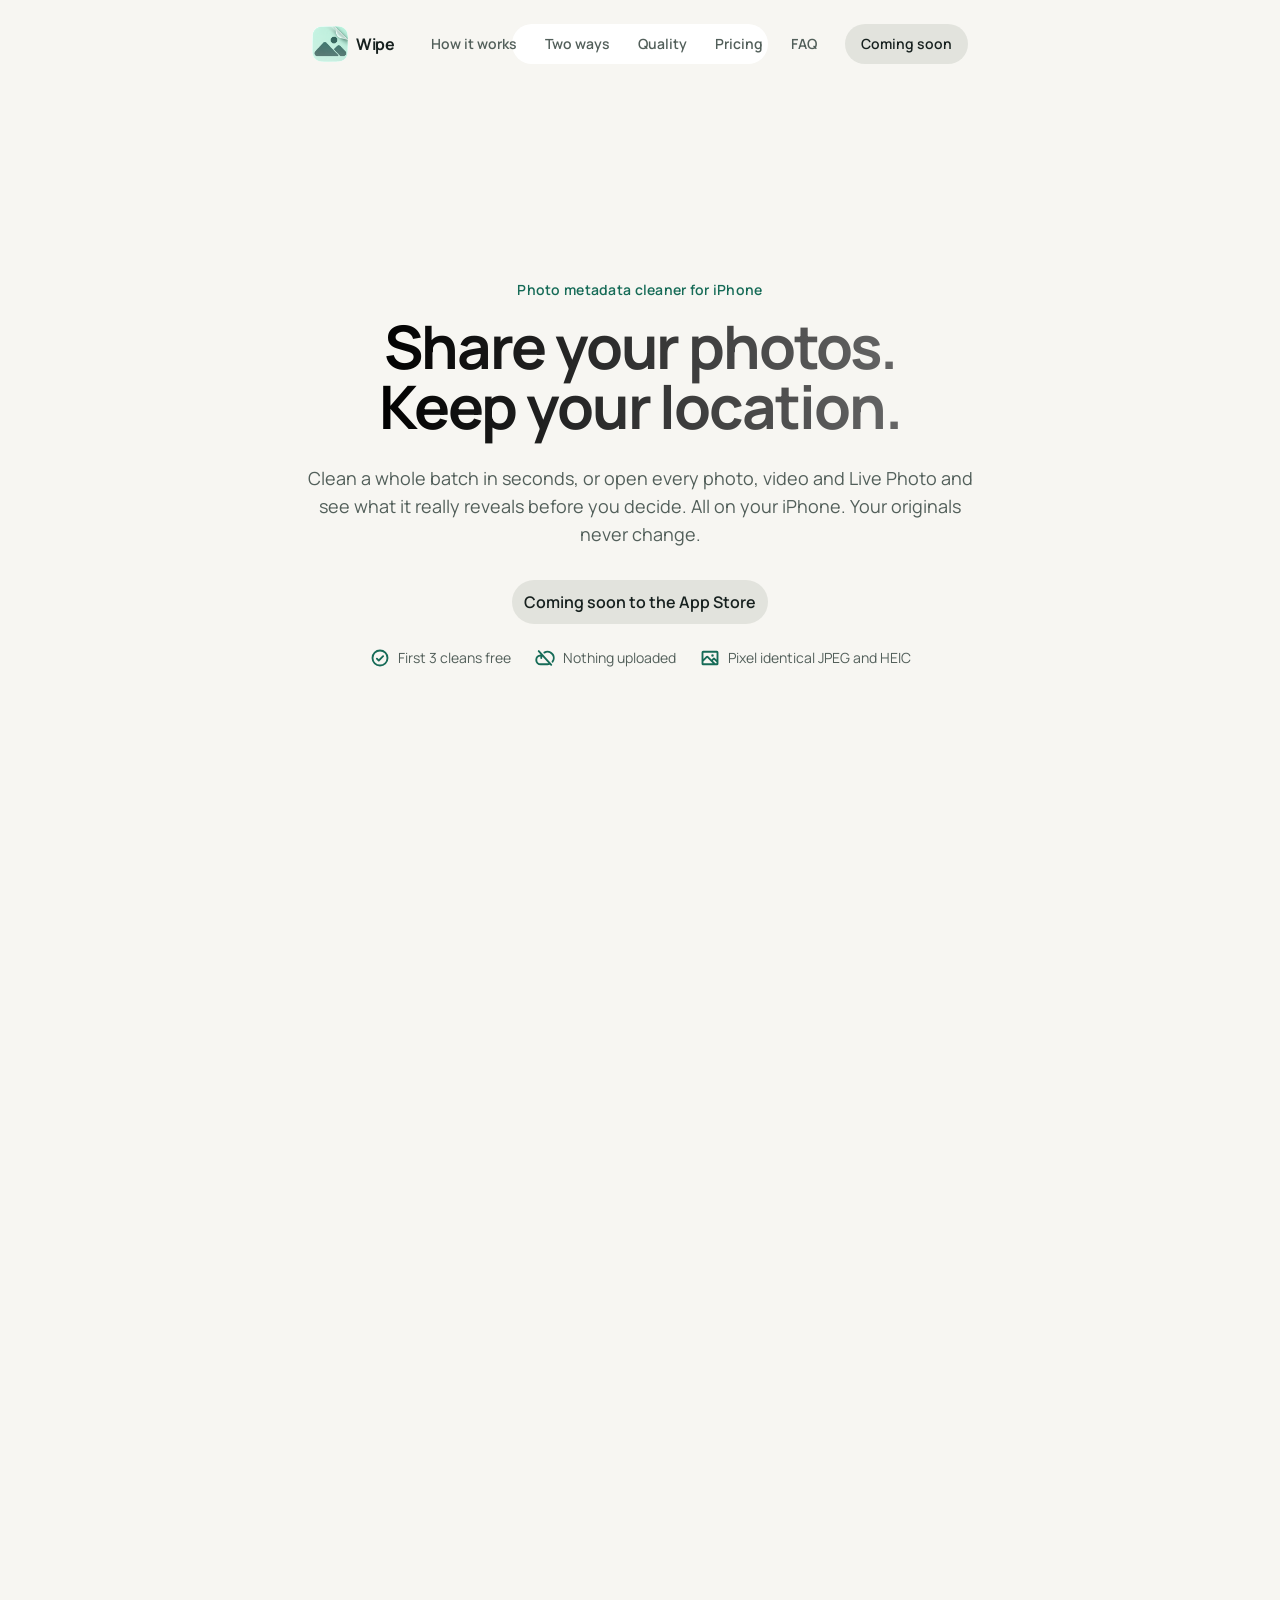
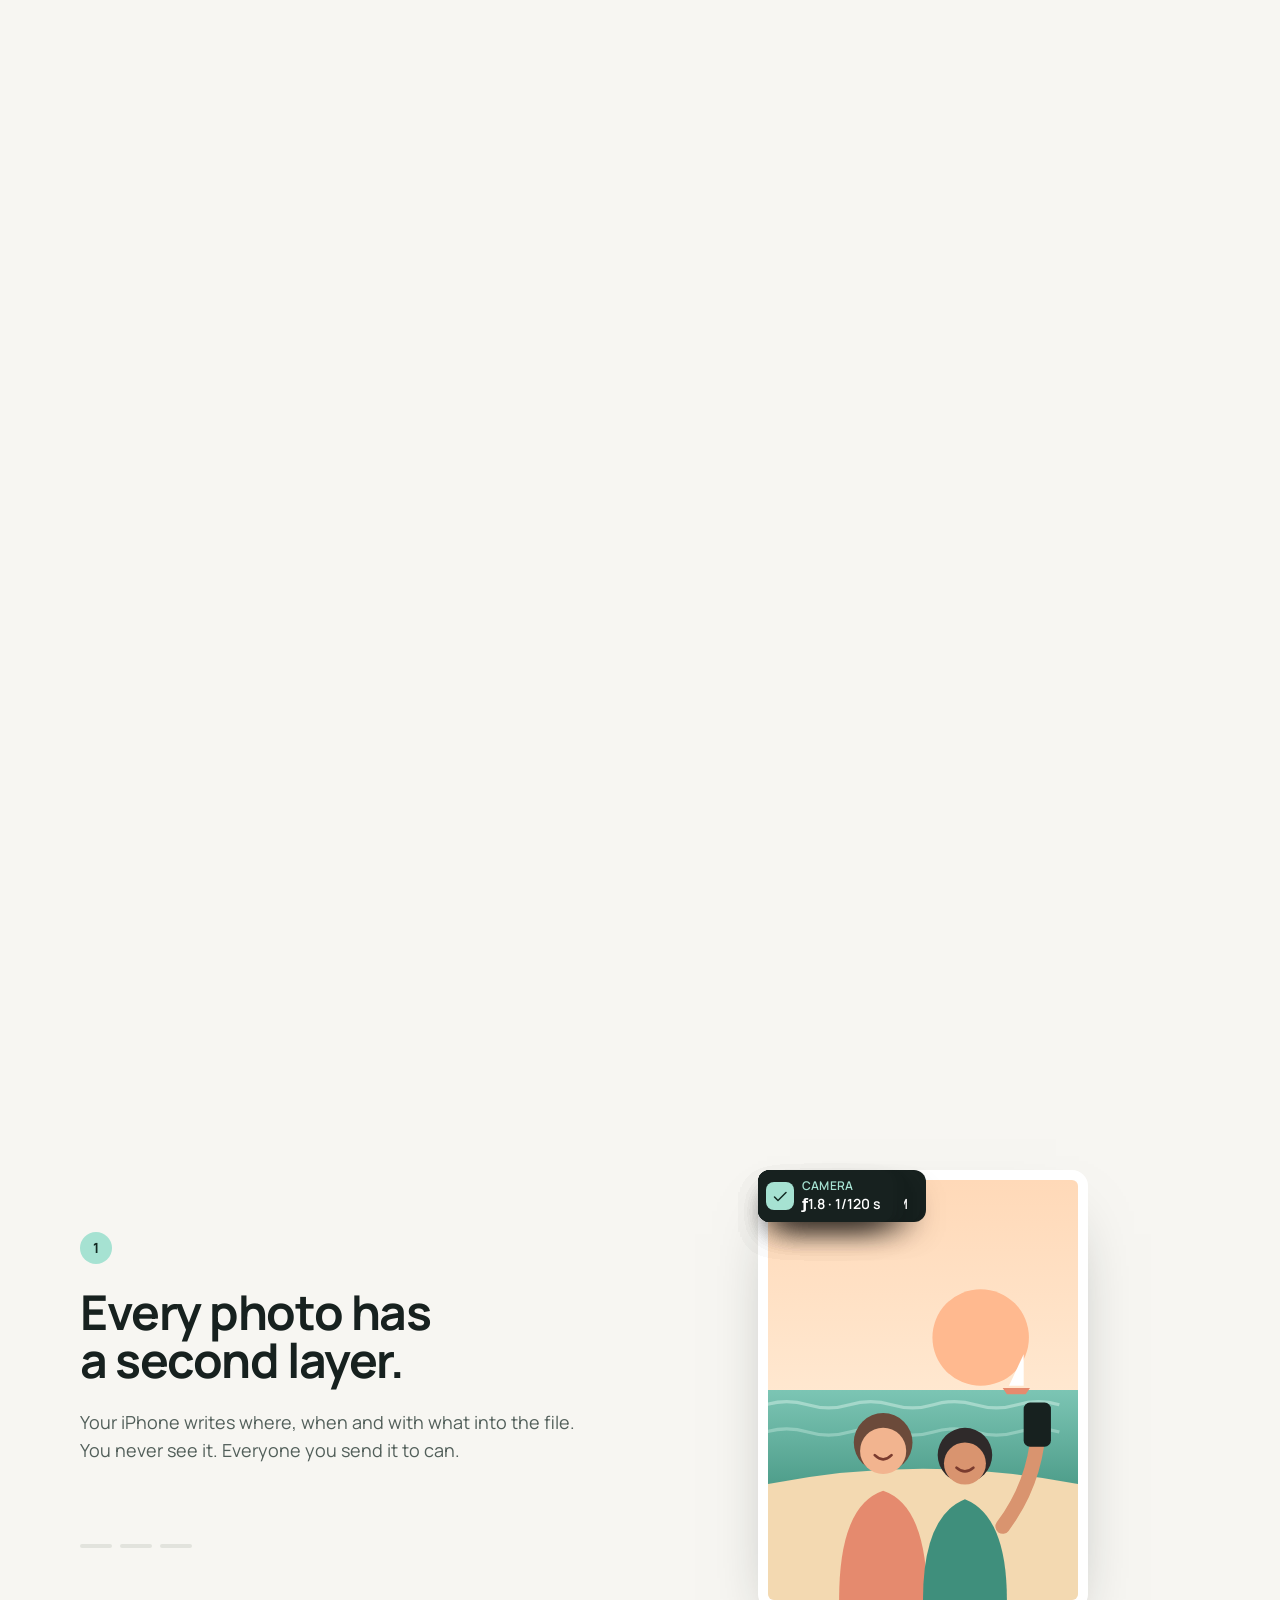
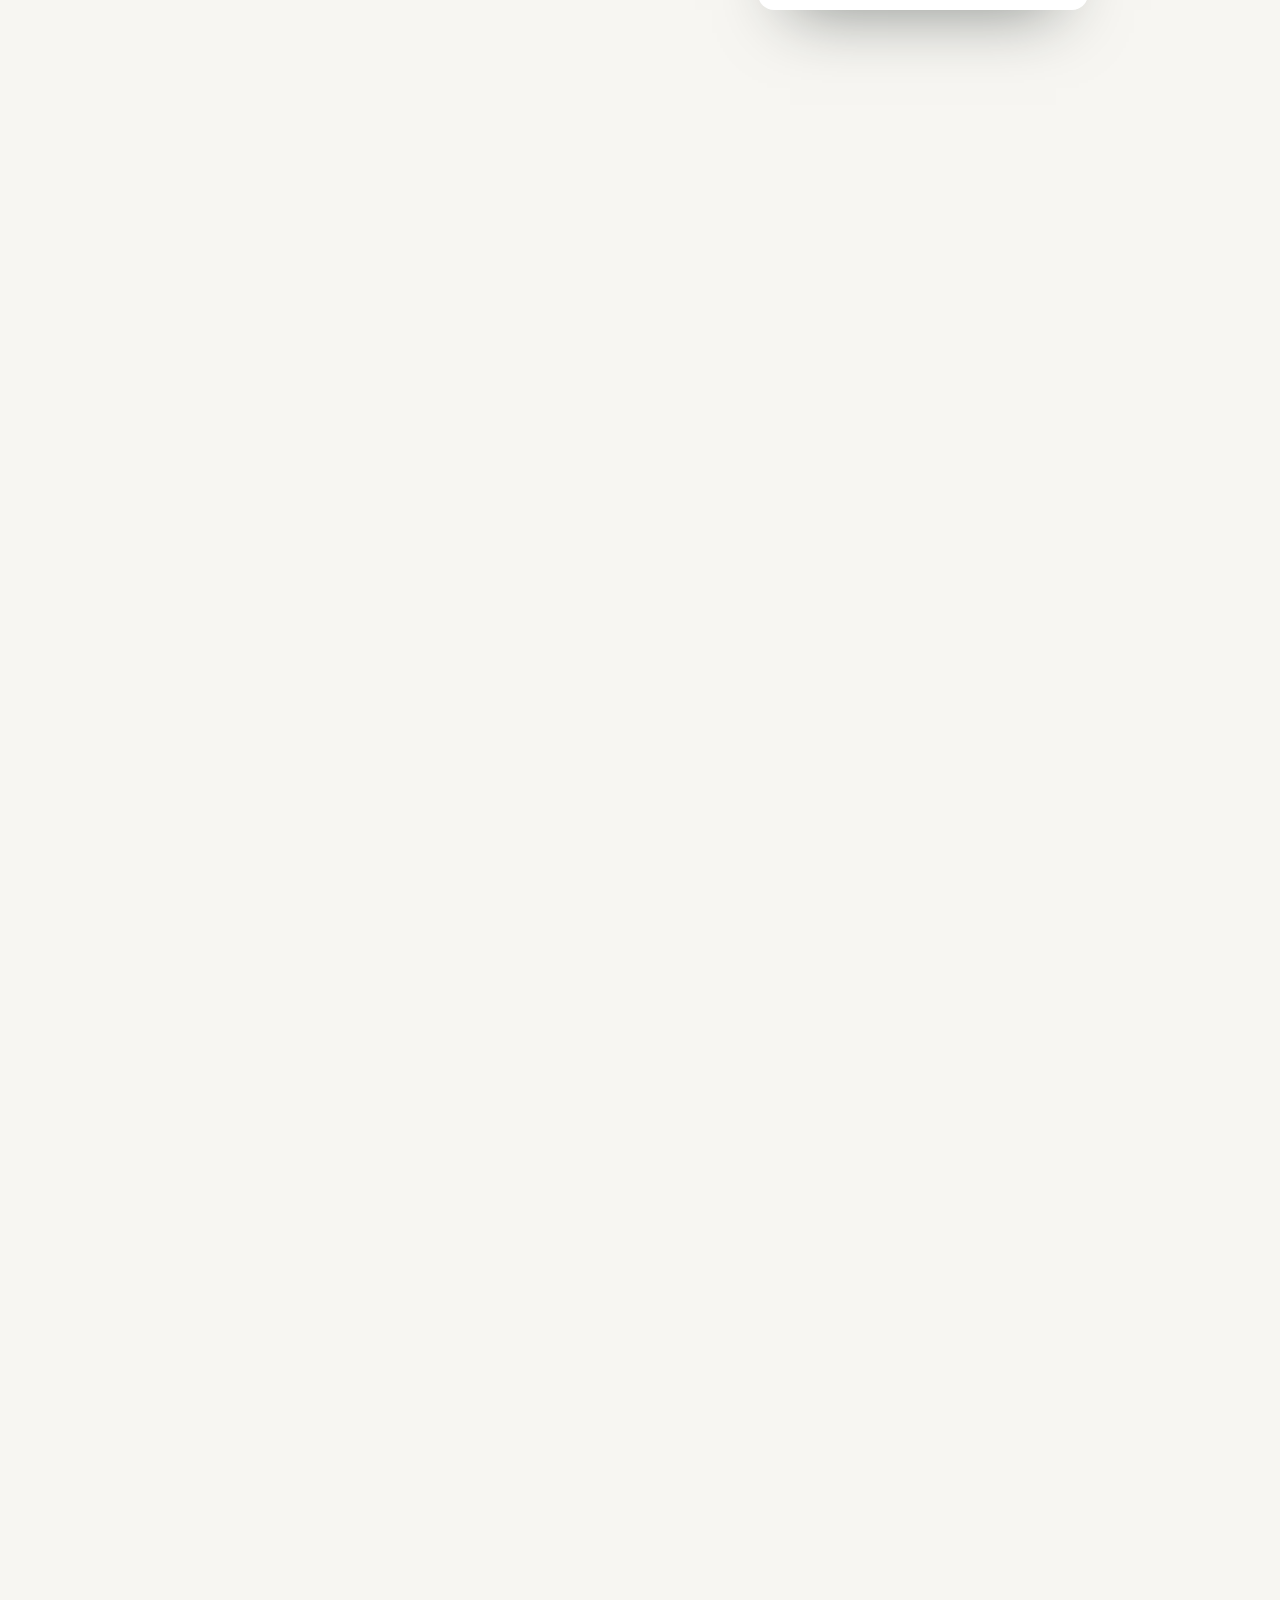
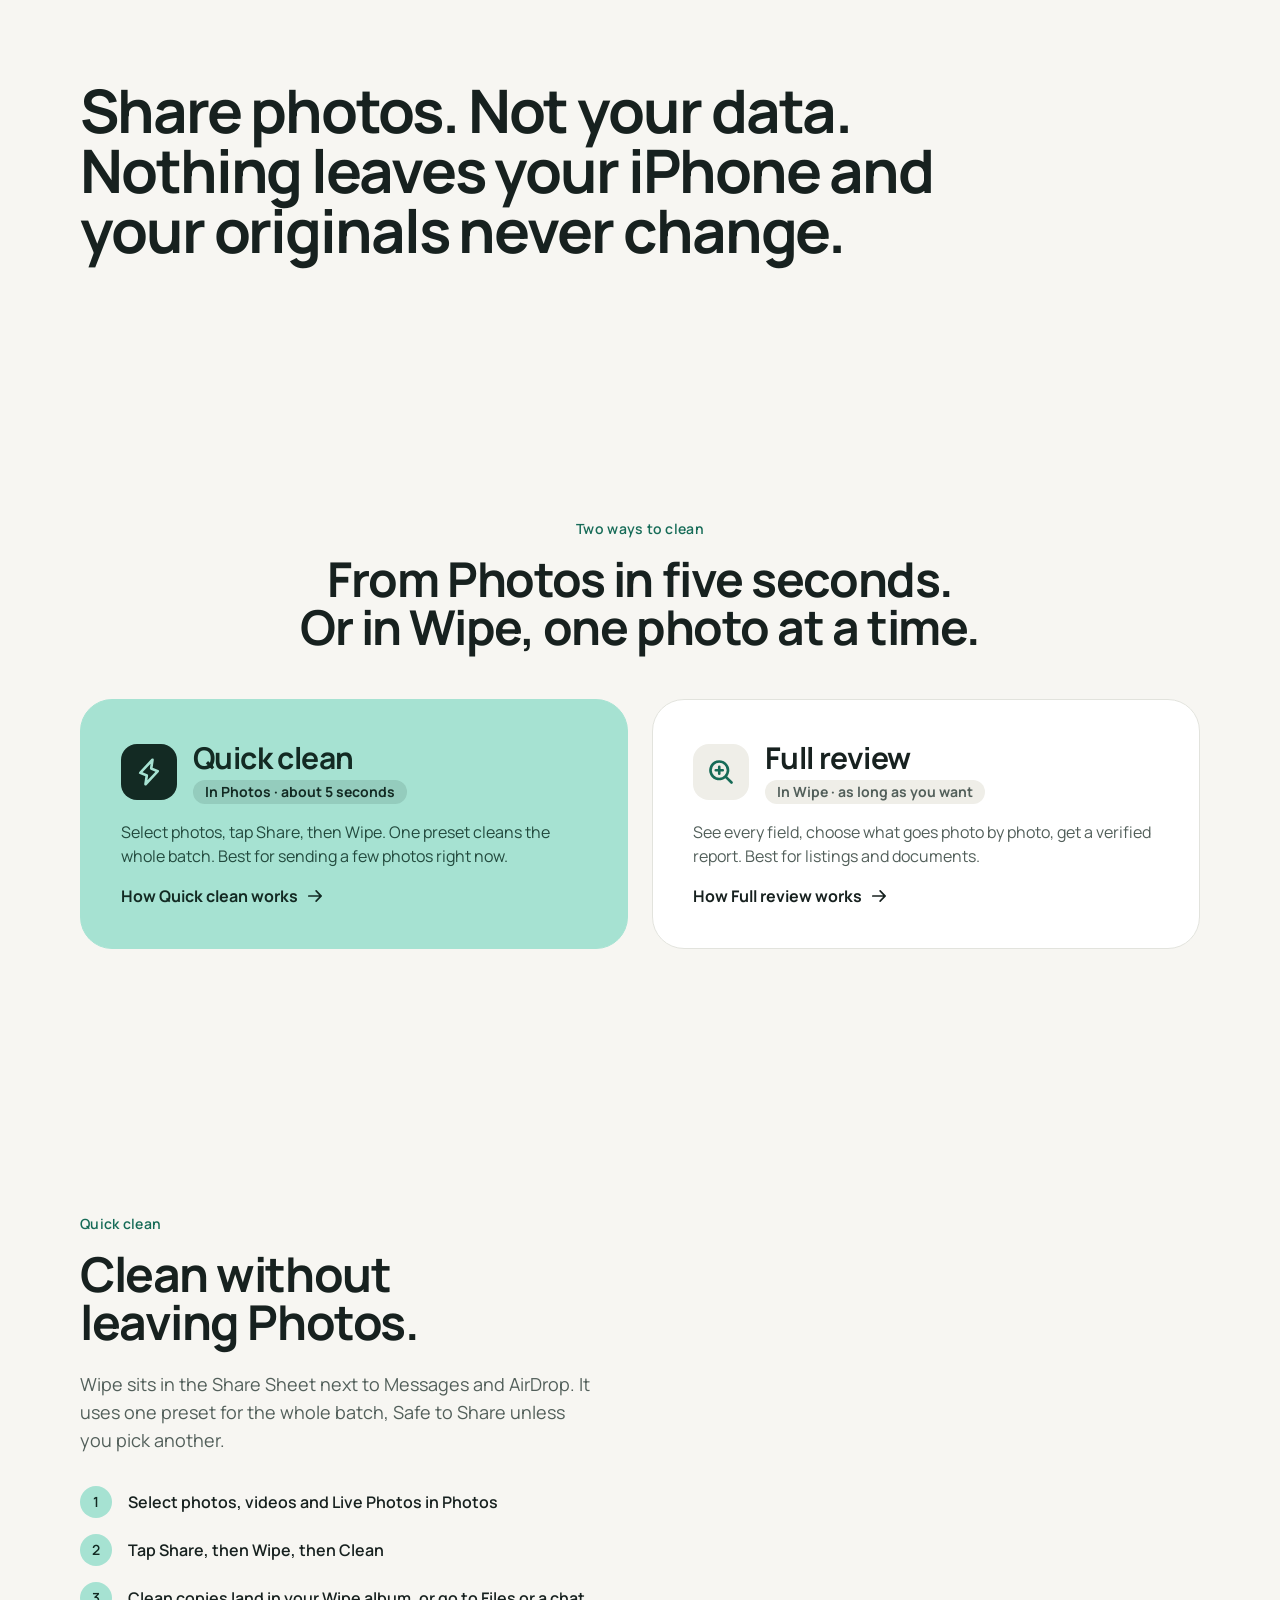
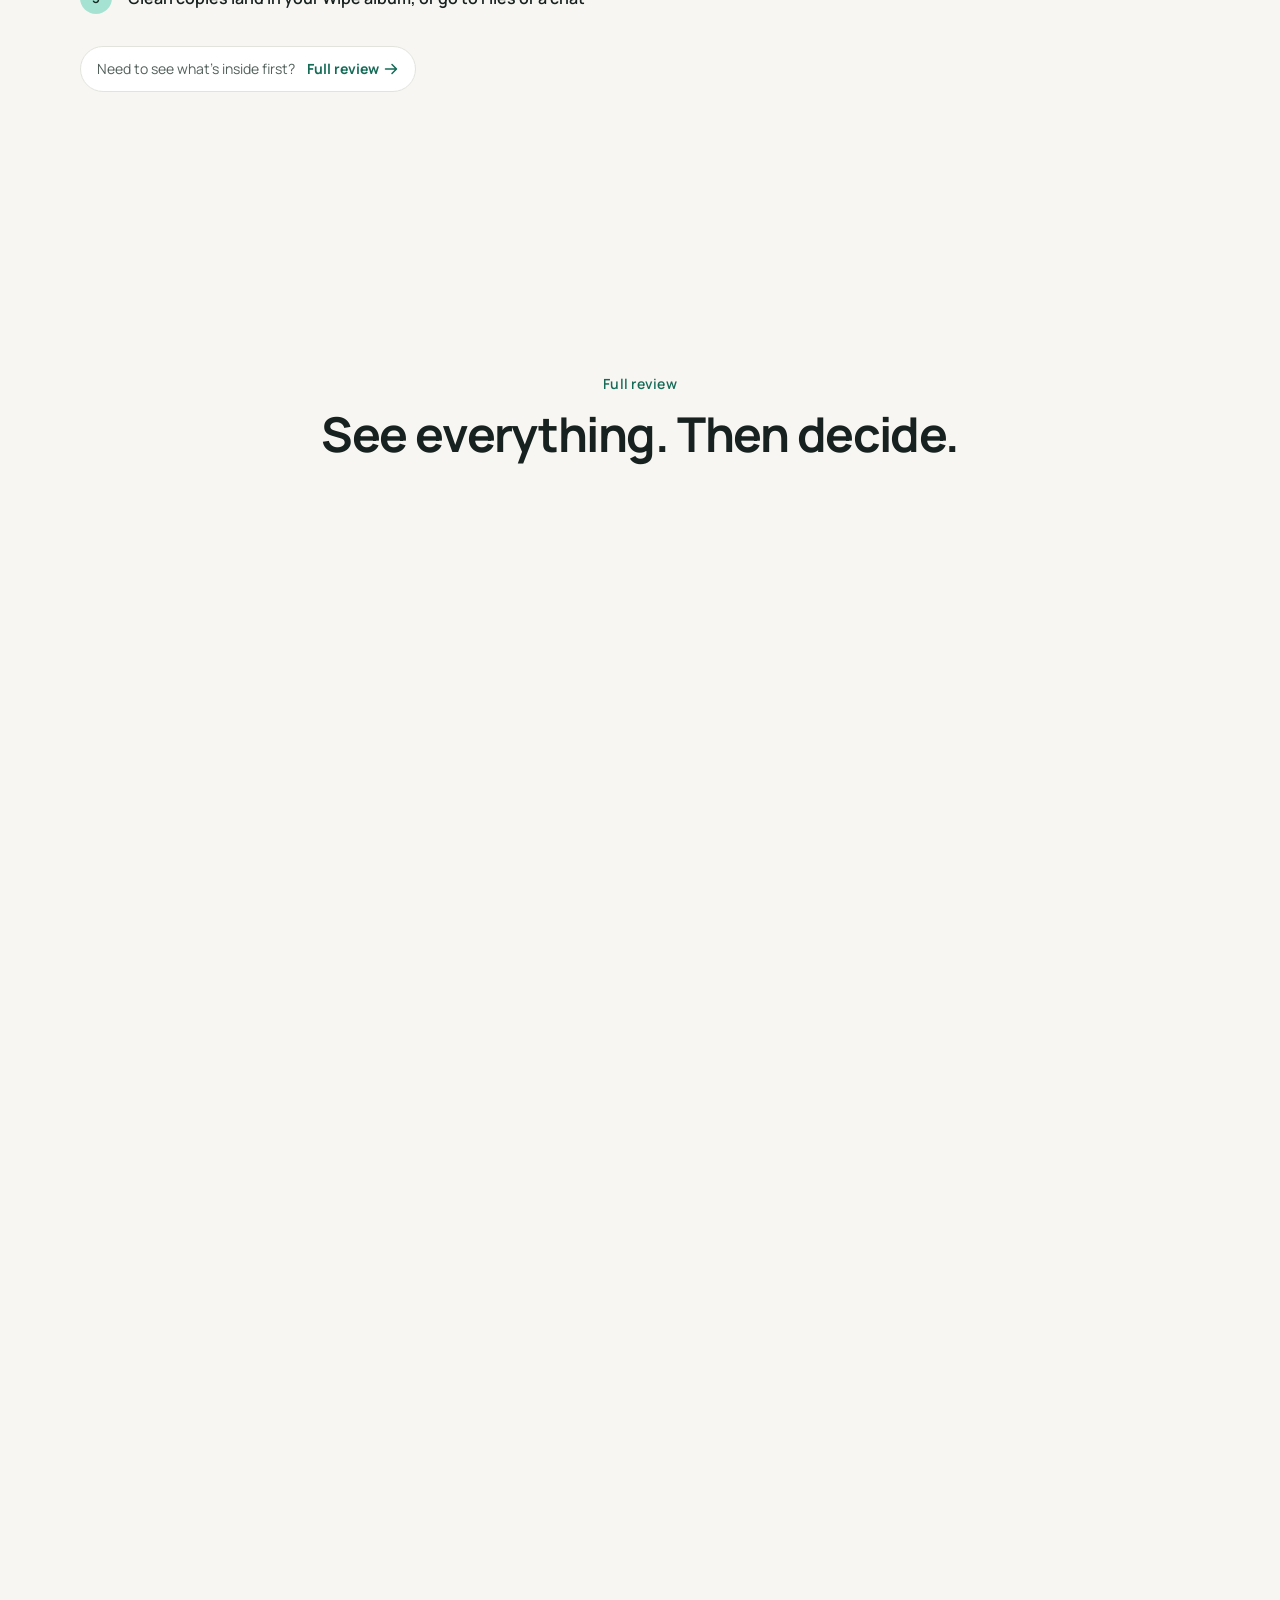
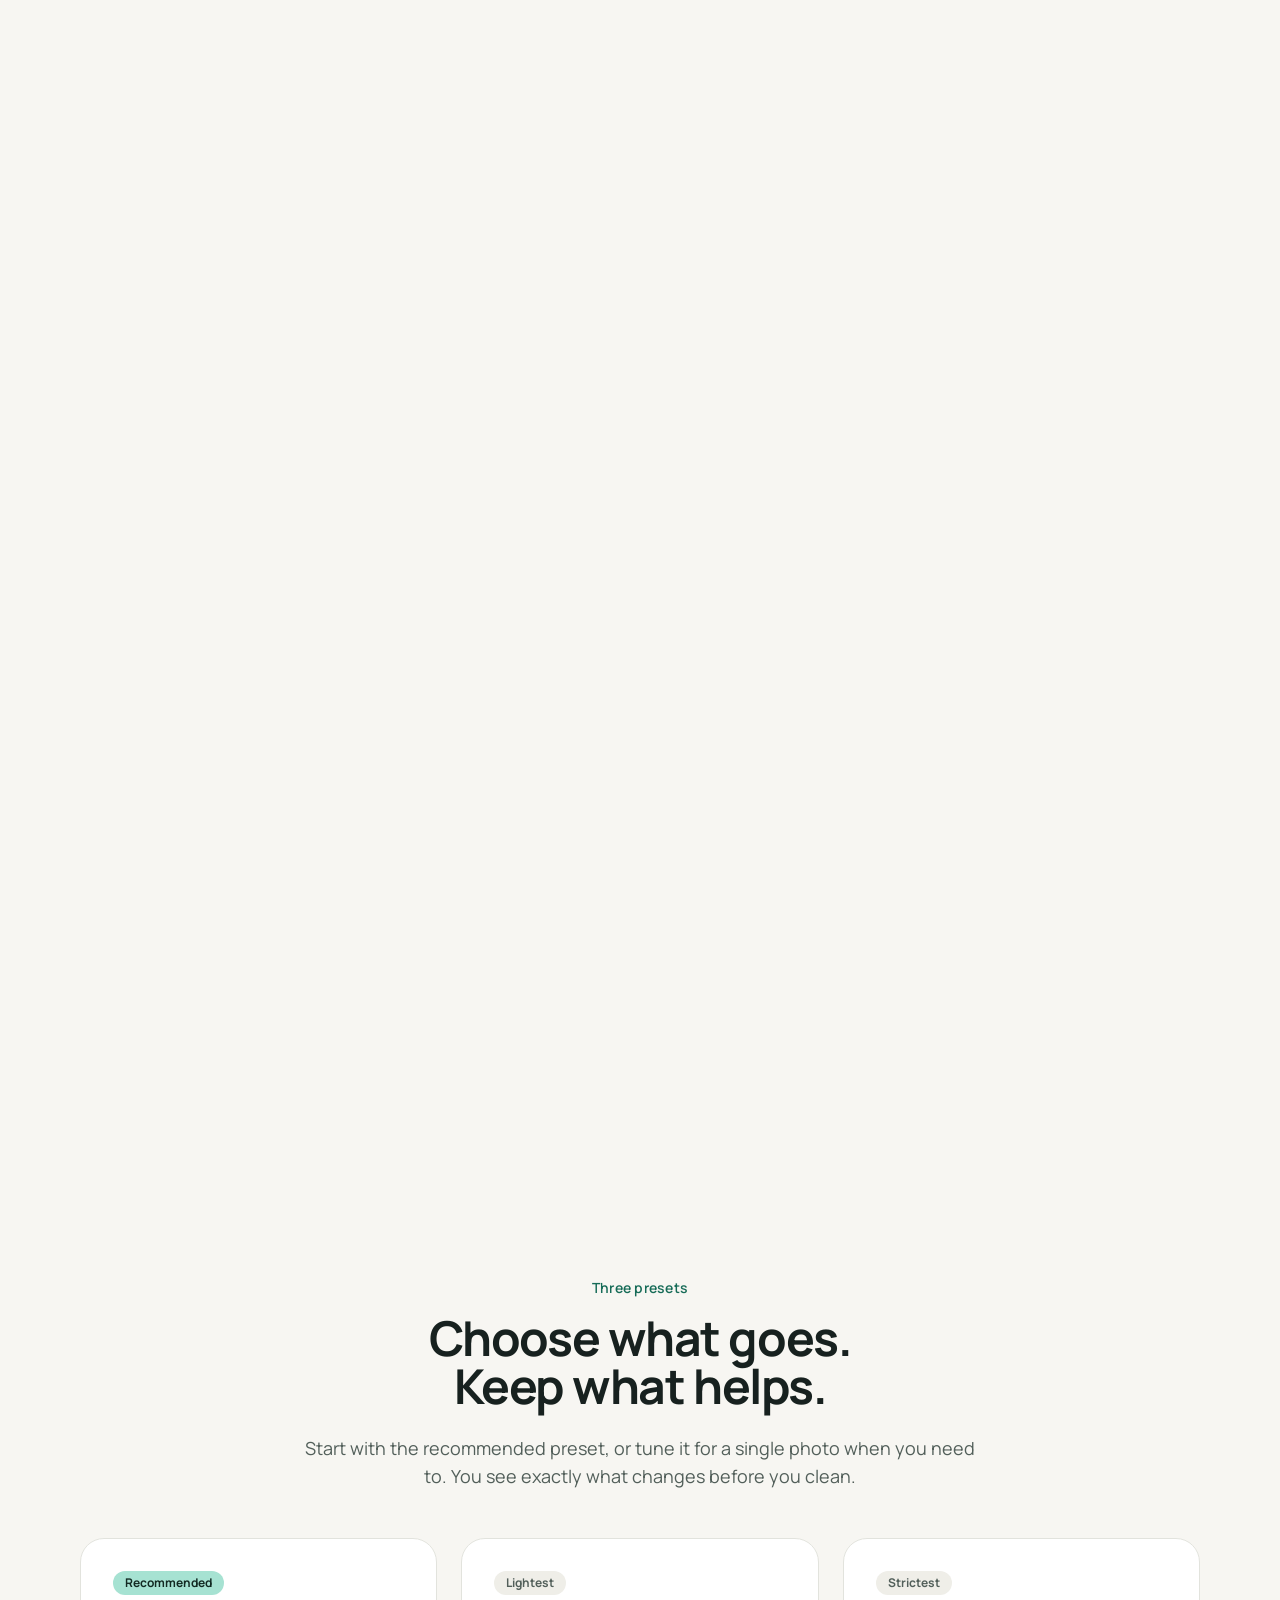
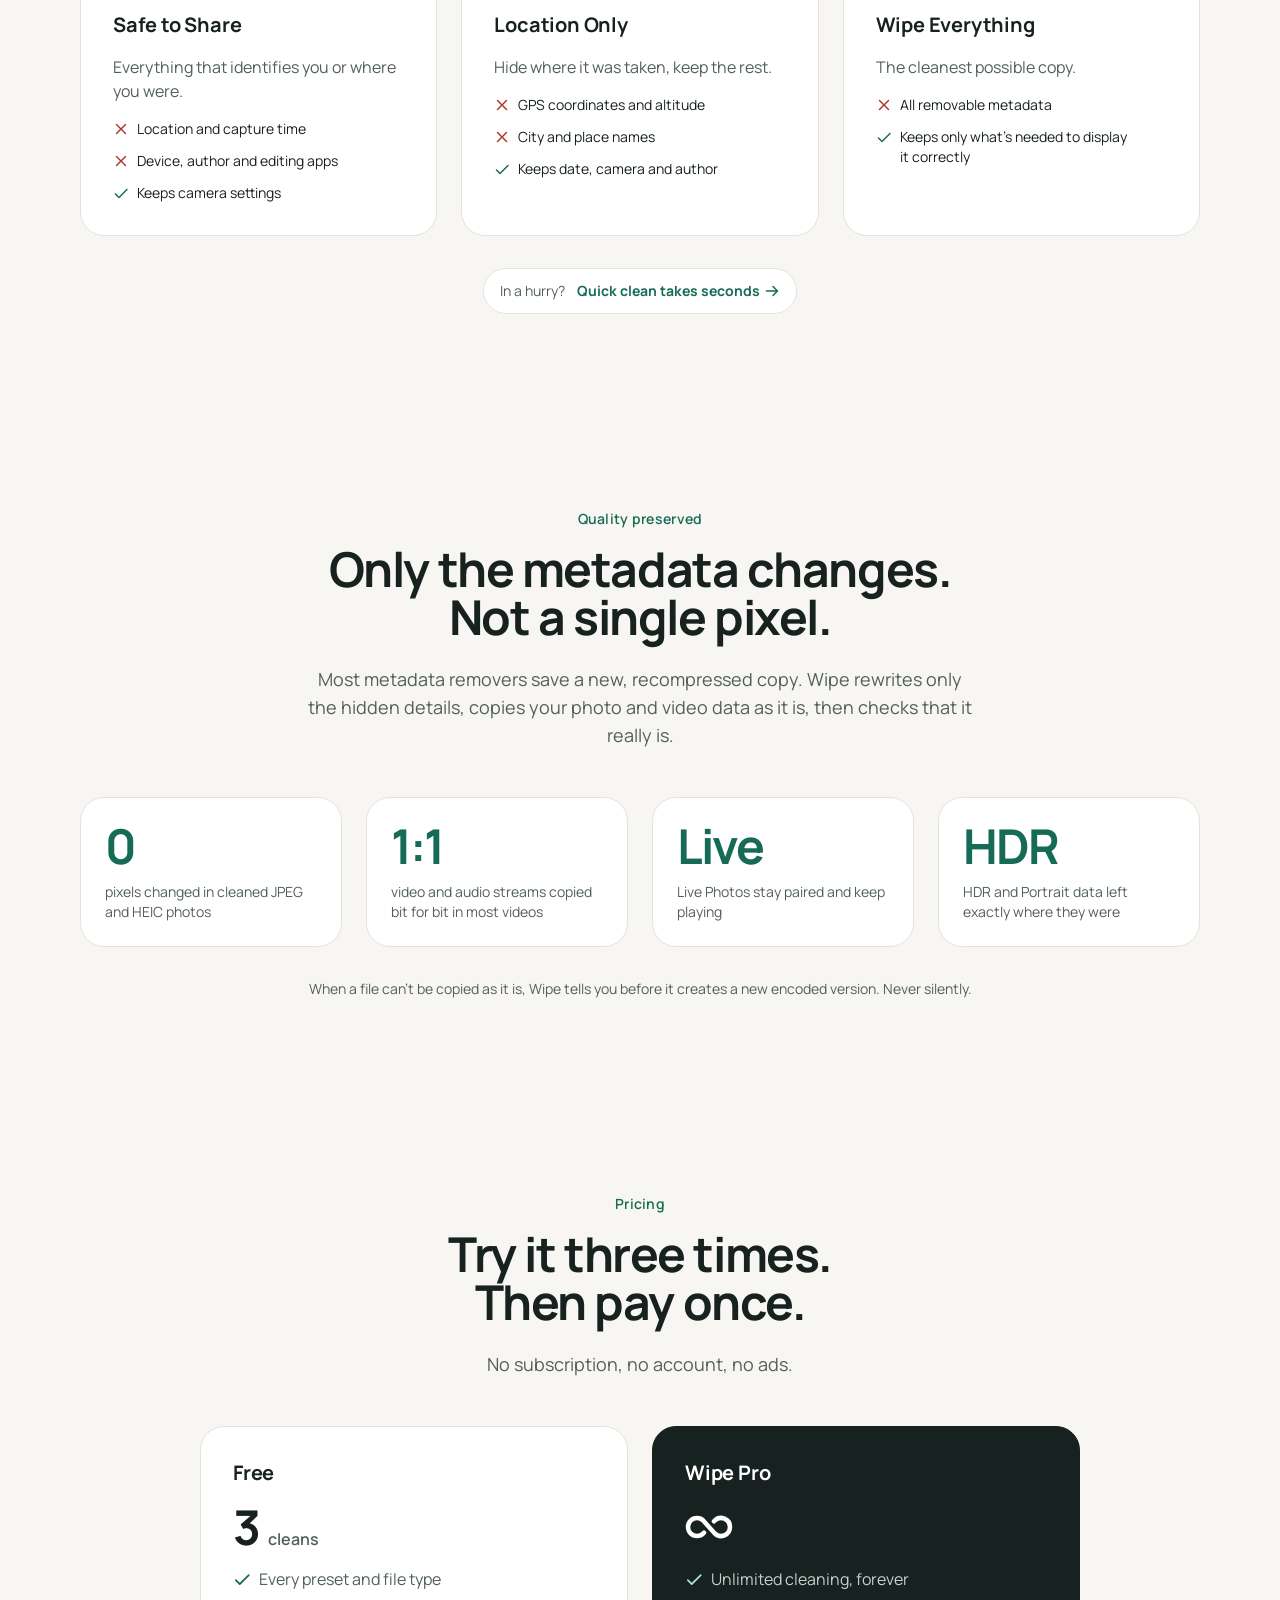
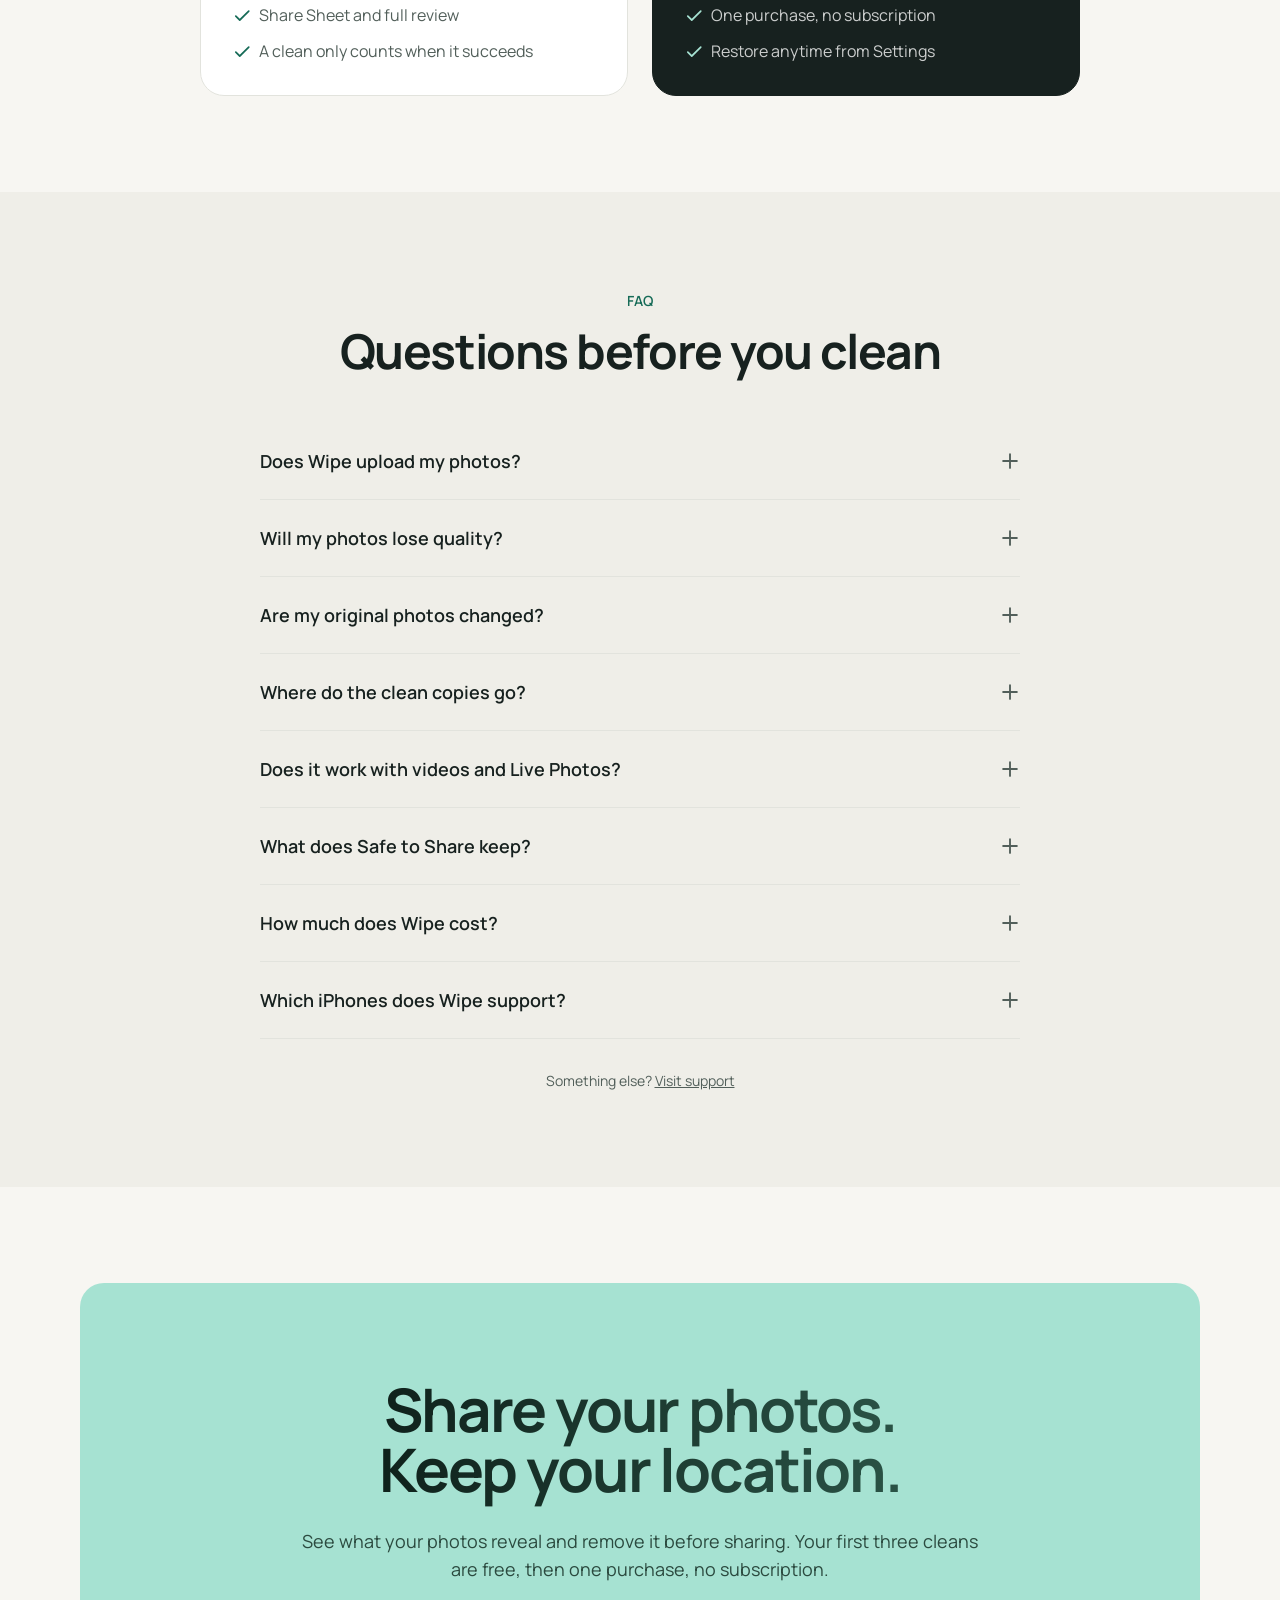
==== commit d100d256: "Link preview card (1200×630): name, headline and the app on screen, like Shrink Co-Authored-By: Clau" ====
--- a/docs/index.html
+++ b/docs/index.html
@@ -14,16 +14,19 @@
 <meta property="og:title" content="Wipe: Share photos. Not your data.">
 <meta property="og:description" content="See what your photos reveal and share clean copies. On your iPhone, without losing quality.">
 <meta property="og:url" content="https://bashubb.com/wipe/">
-<meta property="og:image" content="https://bashubb.com/wipe/assets/media/wipe-motion-poster.jpg">
-<meta property="og:image:width" content="1440">
-<meta property="og:image:height" content="960">
+<meta property="og:image" content="https://bashubb.com/wipe/assets/social-preview.jpg">
+<meta property="og:image:width" content="1200">
+<meta property="og:image:height" content="630">
+<meta property="og:image:alt" content="Wipe: share photos, not your data. A photo metadata cleaner for iPhone.">
 <meta name="twitter:card" content="summary_large_image">
+<meta name="twitter:image" content="https://bashubb.com/wipe/assets/social-preview.jpg">
+<meta name="twitter:image:alt" content="Wipe: share photos, not your data. A photo metadata cleaner for iPhone.">
 <link rel="icon" href="assets/fav/favicon-32.png" type="image/png" sizes="32x32">
 <link rel="icon" href="assets/fav/favicon-48.png" type="image/png" sizes="48x48">
 <link rel="icon" href="assets/fav/favicon-192.png" type="image/png" sizes="192x192">
 <link rel="apple-touch-icon" href="assets/fav/apple-touch-icon.png">
 <link rel="preload" href="assets/fonts/manrope-latin.woff2" as="font" type="font/woff2" crossorigin>
-<link rel="stylesheet" href="assets/landing.css?v=51">
+<link rel="stylesheet" href="assets/landing.css?v=52">
 <link rel="stylesheet" href="assets/wipe.css?v=52">
 <script type="application/ld+json">
 {
@@ -413,7 +416,7 @@
   </div>
 </footer>
 
-<script src="assets/landing.js?v=51"></script>
+<script src="assets/landing.js?v=52"></script>
 <script>
 (() => {
   const L = window.Landing;
--- a/docs/assets/landing.css
+++ b/docs/assets/landing.css
@@ -393,9 +393,12 @@
 .film-intro { position: relative; height: 100vh; height: 100svh; overflow: hidden; background: var(--film-bg, #000); color: var(--film-fg, #fff); }
 .film-intro video { position: absolute; inset: 0; width: 100%; height: 100%; object-fit: cover; transform: translate3d(0, calc(var(--tug, 0px) * -1), 0); transition: transform 400ms var(--ease); }
 .film-intro.pulling video { transition: none; }
-/* never a play button on the film, not even the native one */
+/* never the native play glyph; if autoplay is refused (Low Power Mode) a quiet "Tap to play" instead */
 .film-intro video::-webkit-media-controls-start-playback-button { display: none !important; -webkit-appearance: none; }
 .film-intro video::-webkit-media-controls { display: none !important; }
+.film-intro::after { content: "Tap to play"; position: absolute; left: 50%; top: 50%; padding: var(--s-75) var(--s-200); border-radius: 9999px; background: rgba(0, 0, 0, 0.55); color: #fff;
+  font-size: 14px; line-height: 20px; font-weight: 600; transform: translate(-50%, -50%); opacity: 0; pointer-events: none; transition: opacity 300ms var(--ease); }
+.film-intro.tap::after { opacity: 1; }
 .film-intro.held, .film-held .island { touch-action: none; overscroll-behavior: none; }
 .film-intro-ui { position: absolute; left: 0; right: 0; bottom: calc(var(--s-300) + var(--ui-bottom)); display: grid; justify-items: center; gap: var(--s-100); pointer-events: none; }
 .film-intro-hint { padding: var(--s-50) var(--s-100); border-radius: 9999px; background: rgba(0, 0, 0, 0.6); color: #fff; font-size: 12px; line-height: 16px; font-weight: 600; opacity: 0; transform: translateY(4px); transition: opacity 300ms var(--ease), transform 300ms var(--ease); }
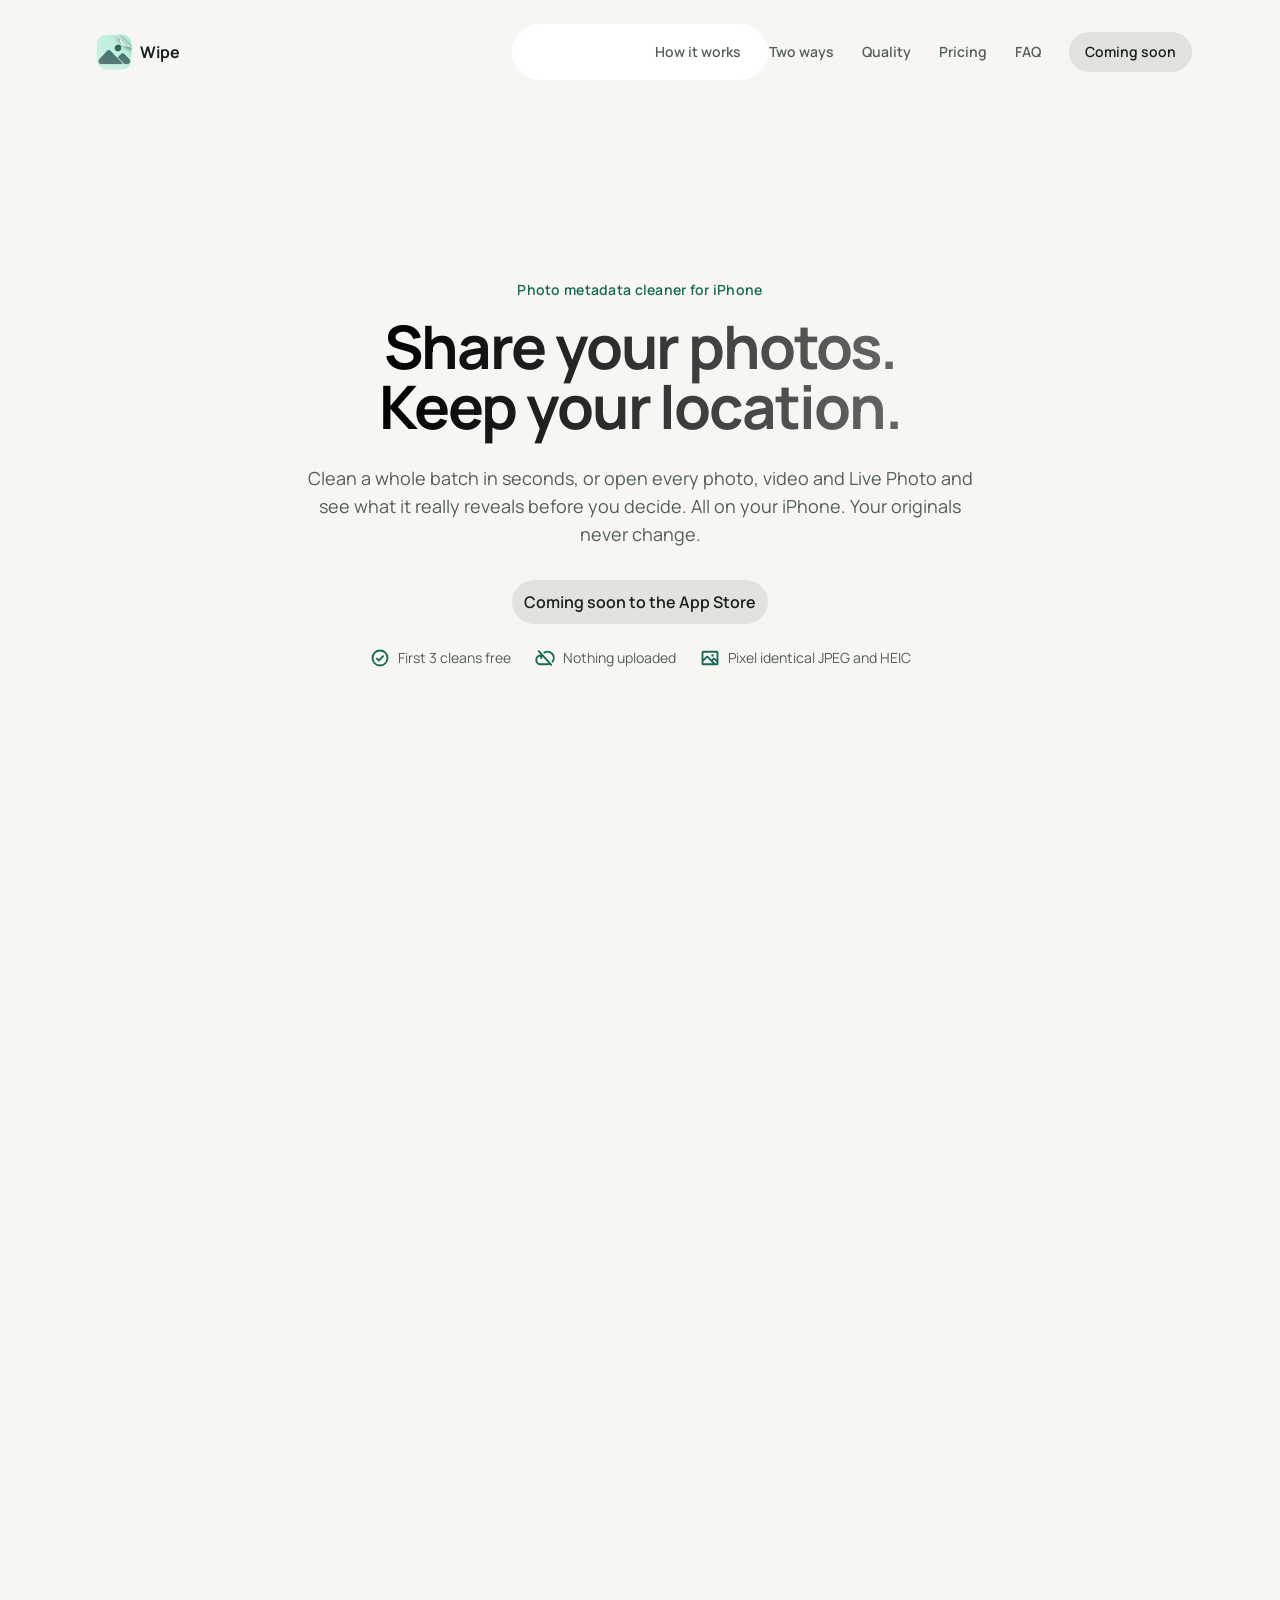
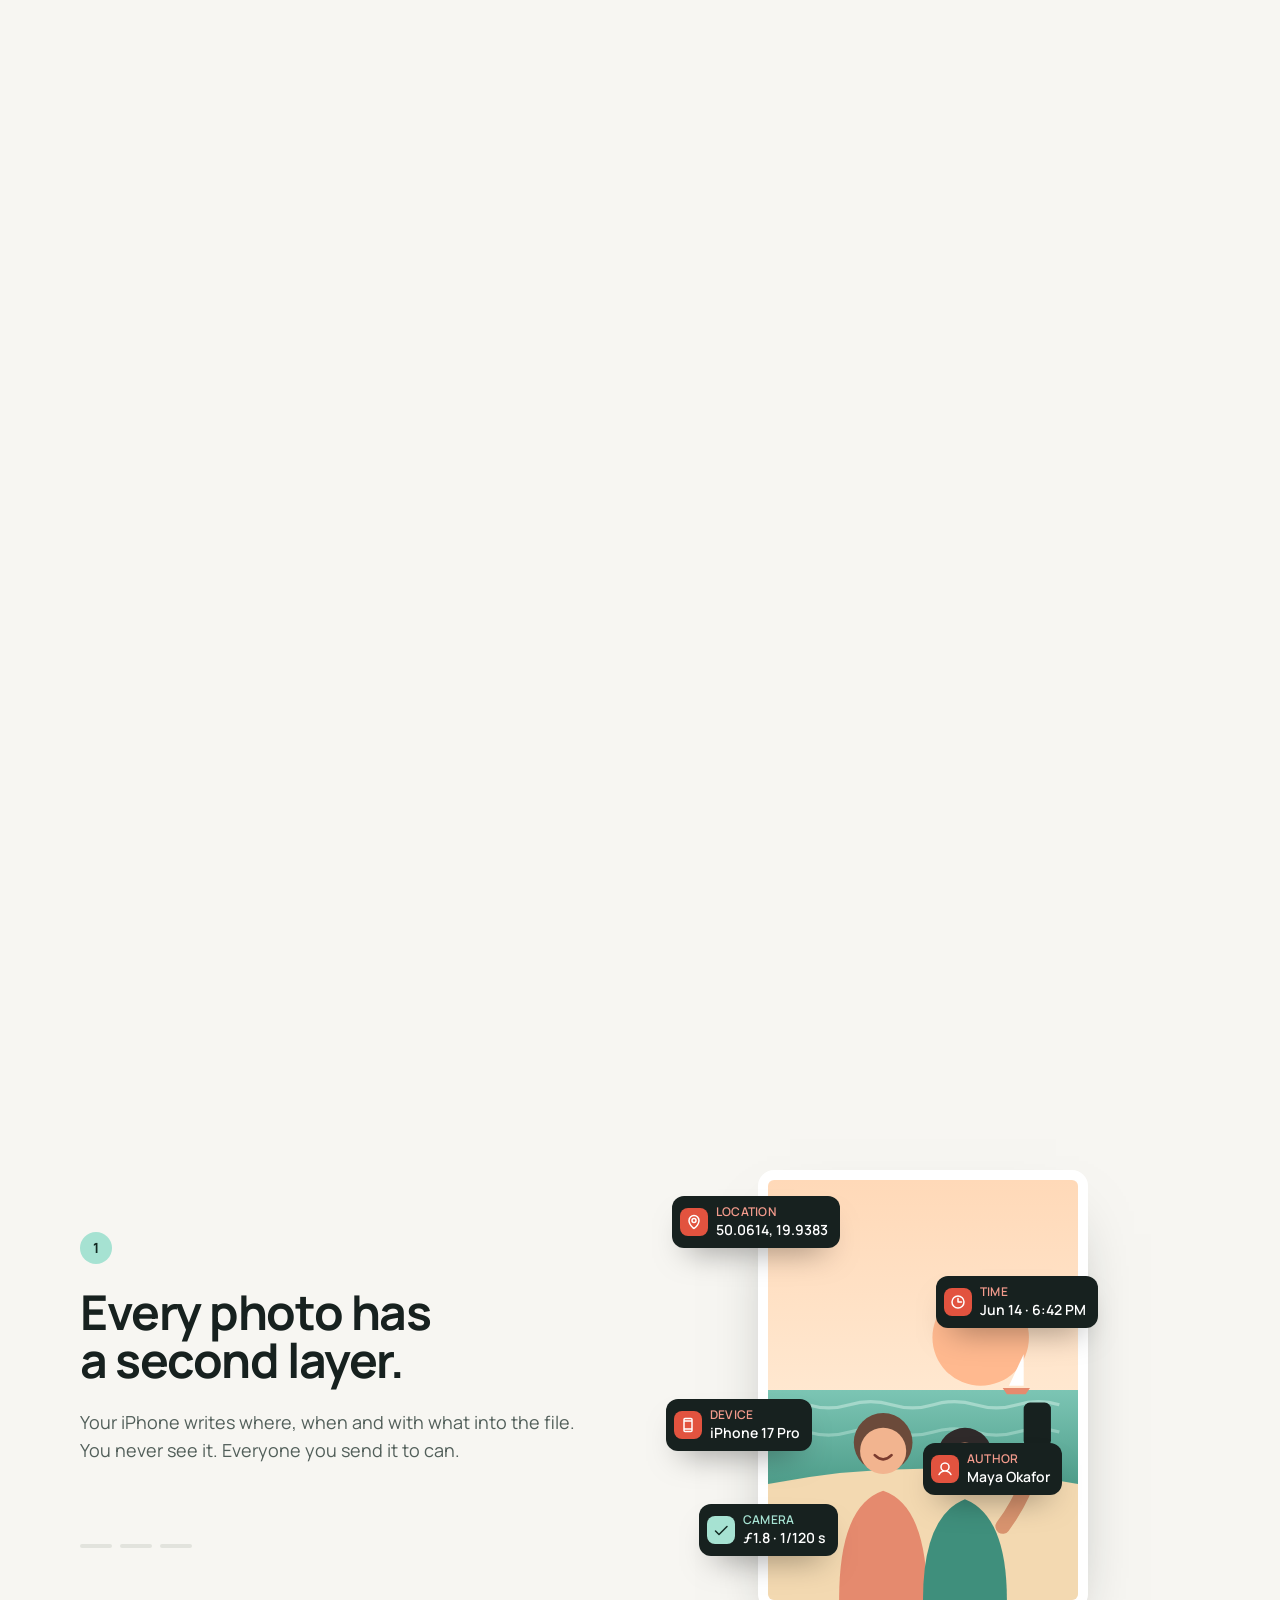
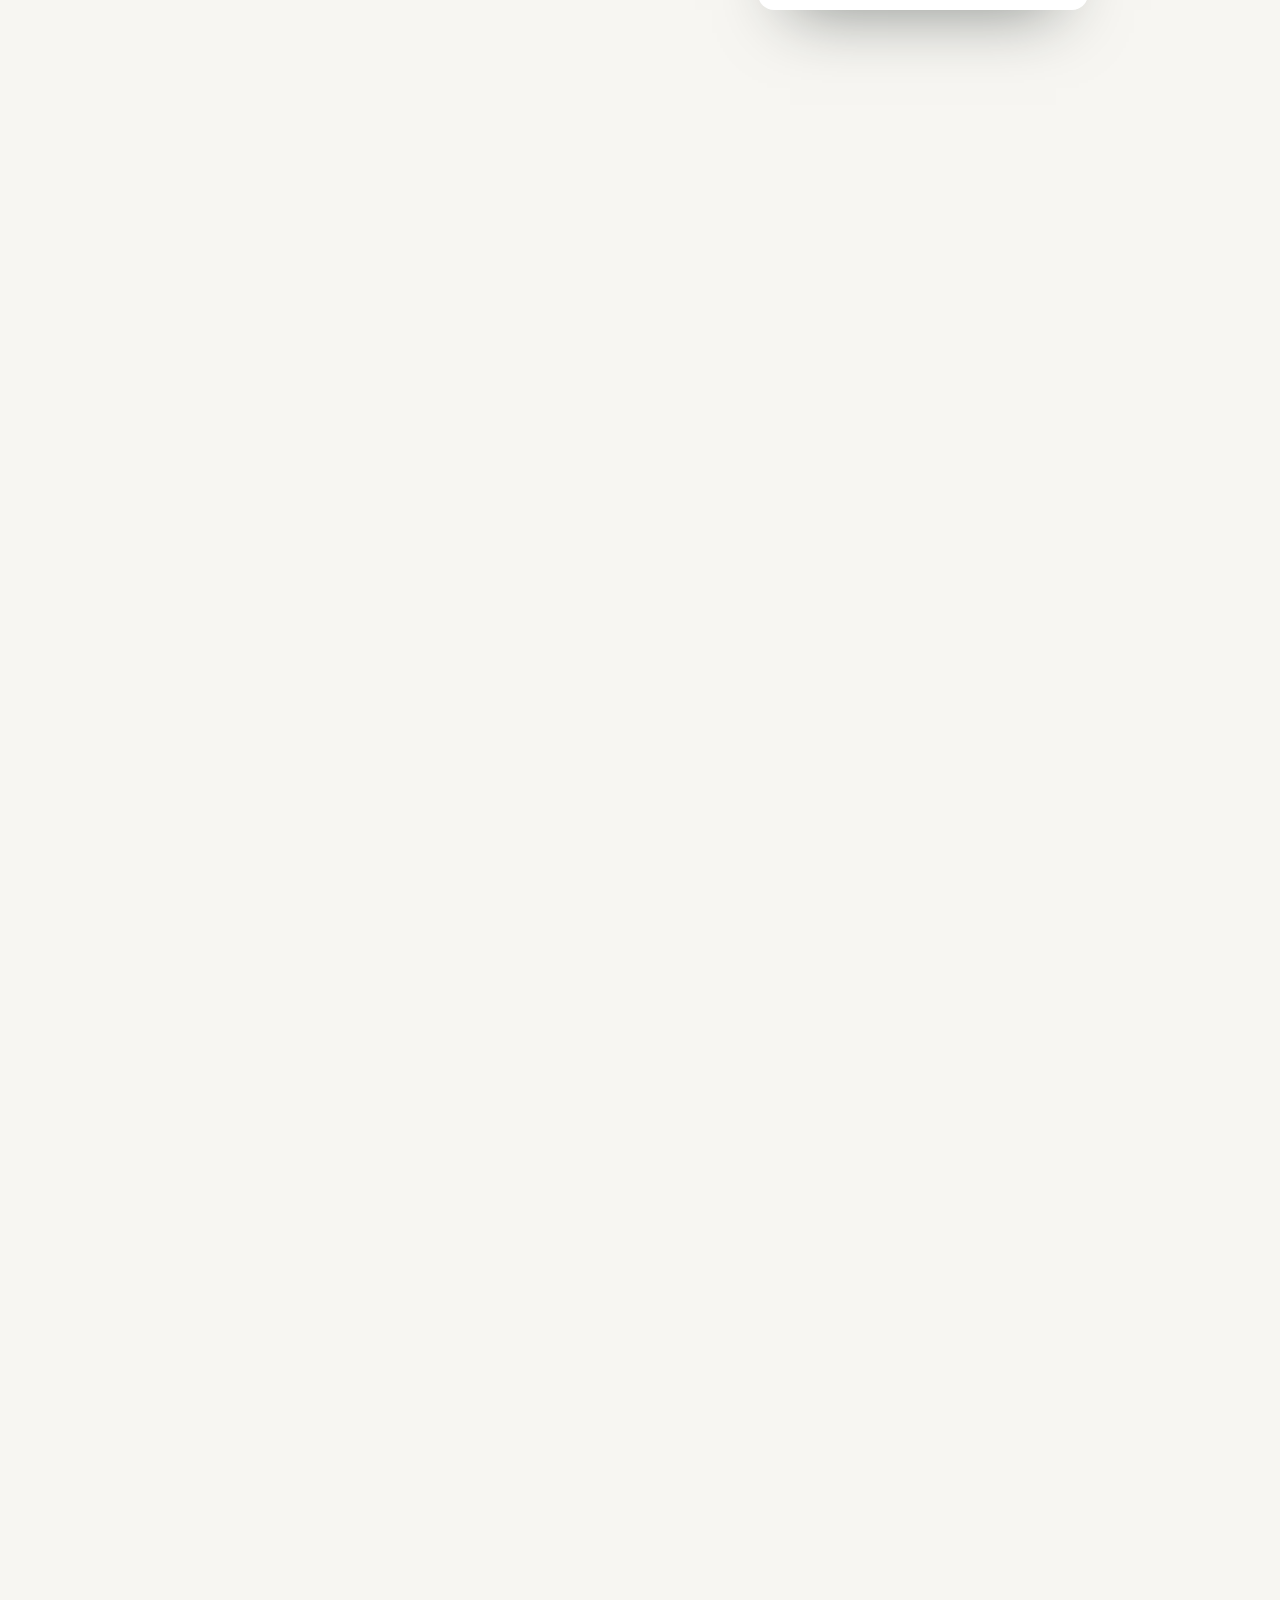
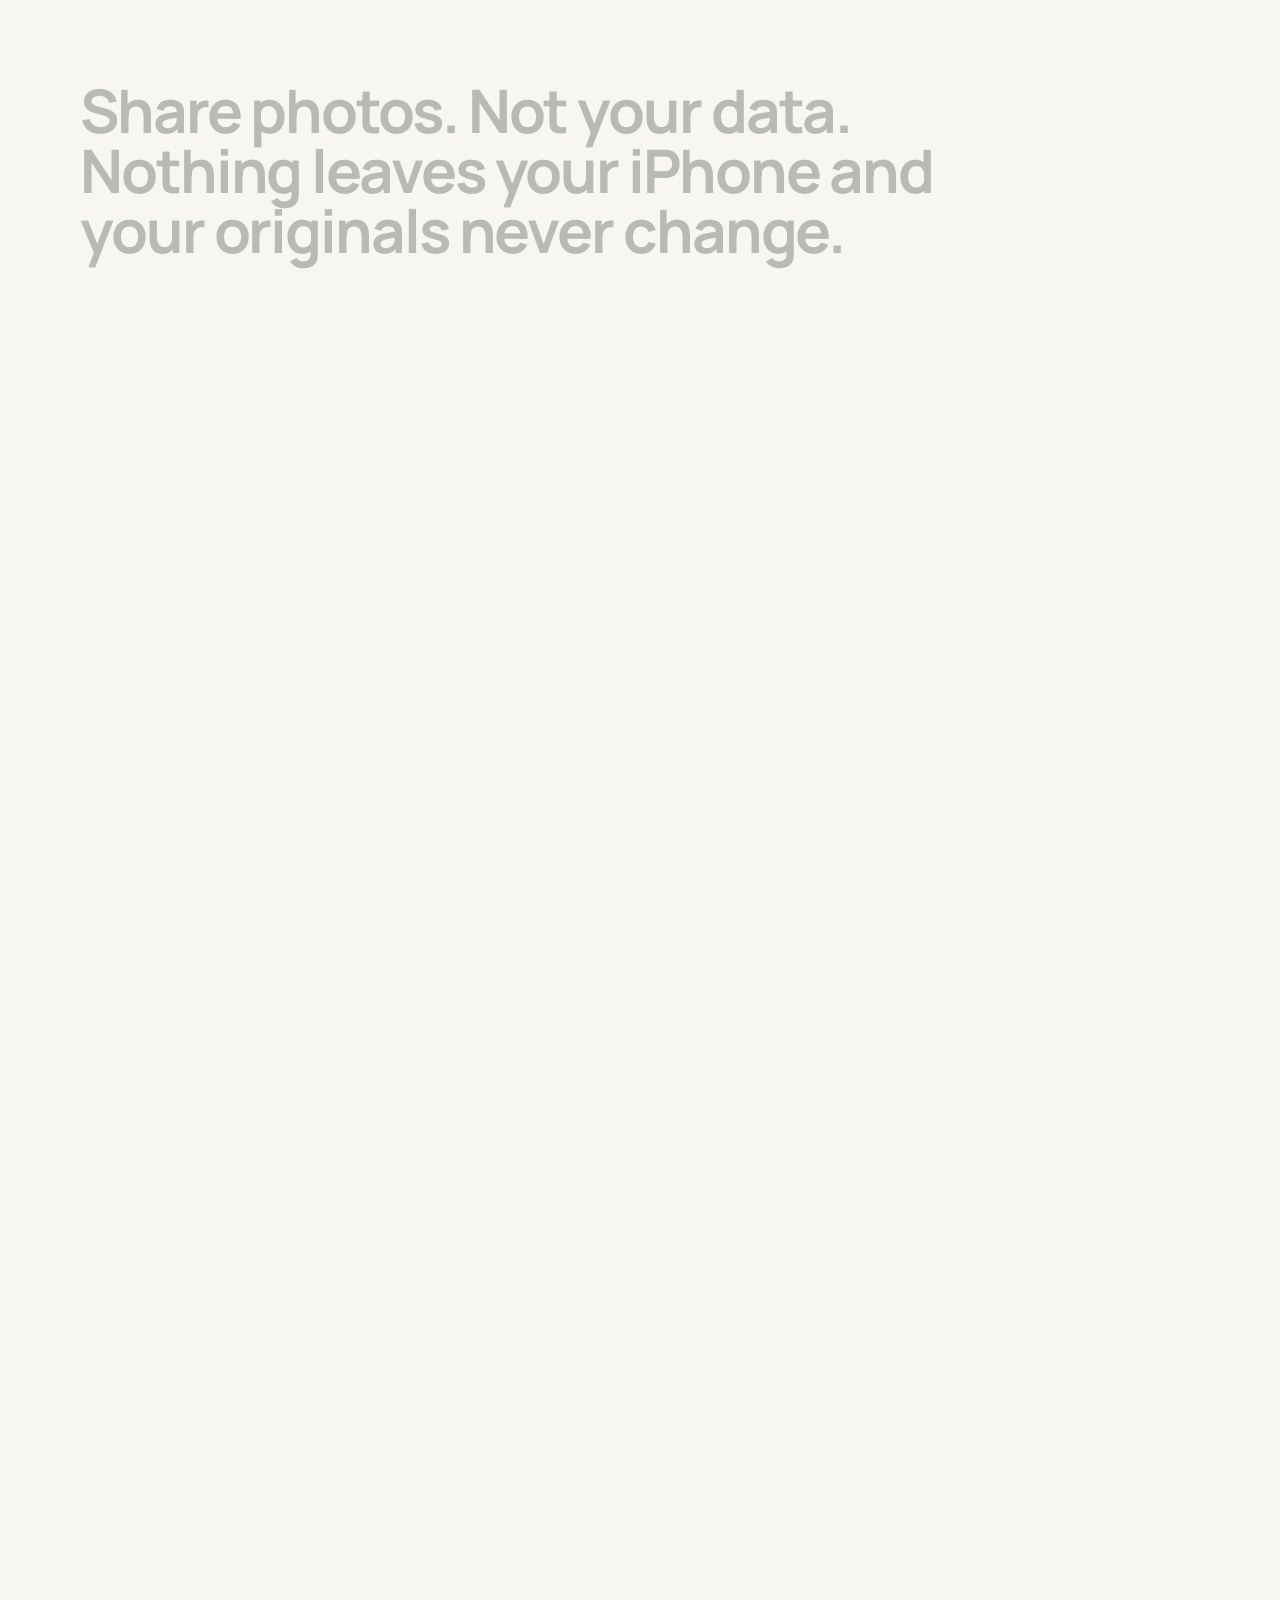
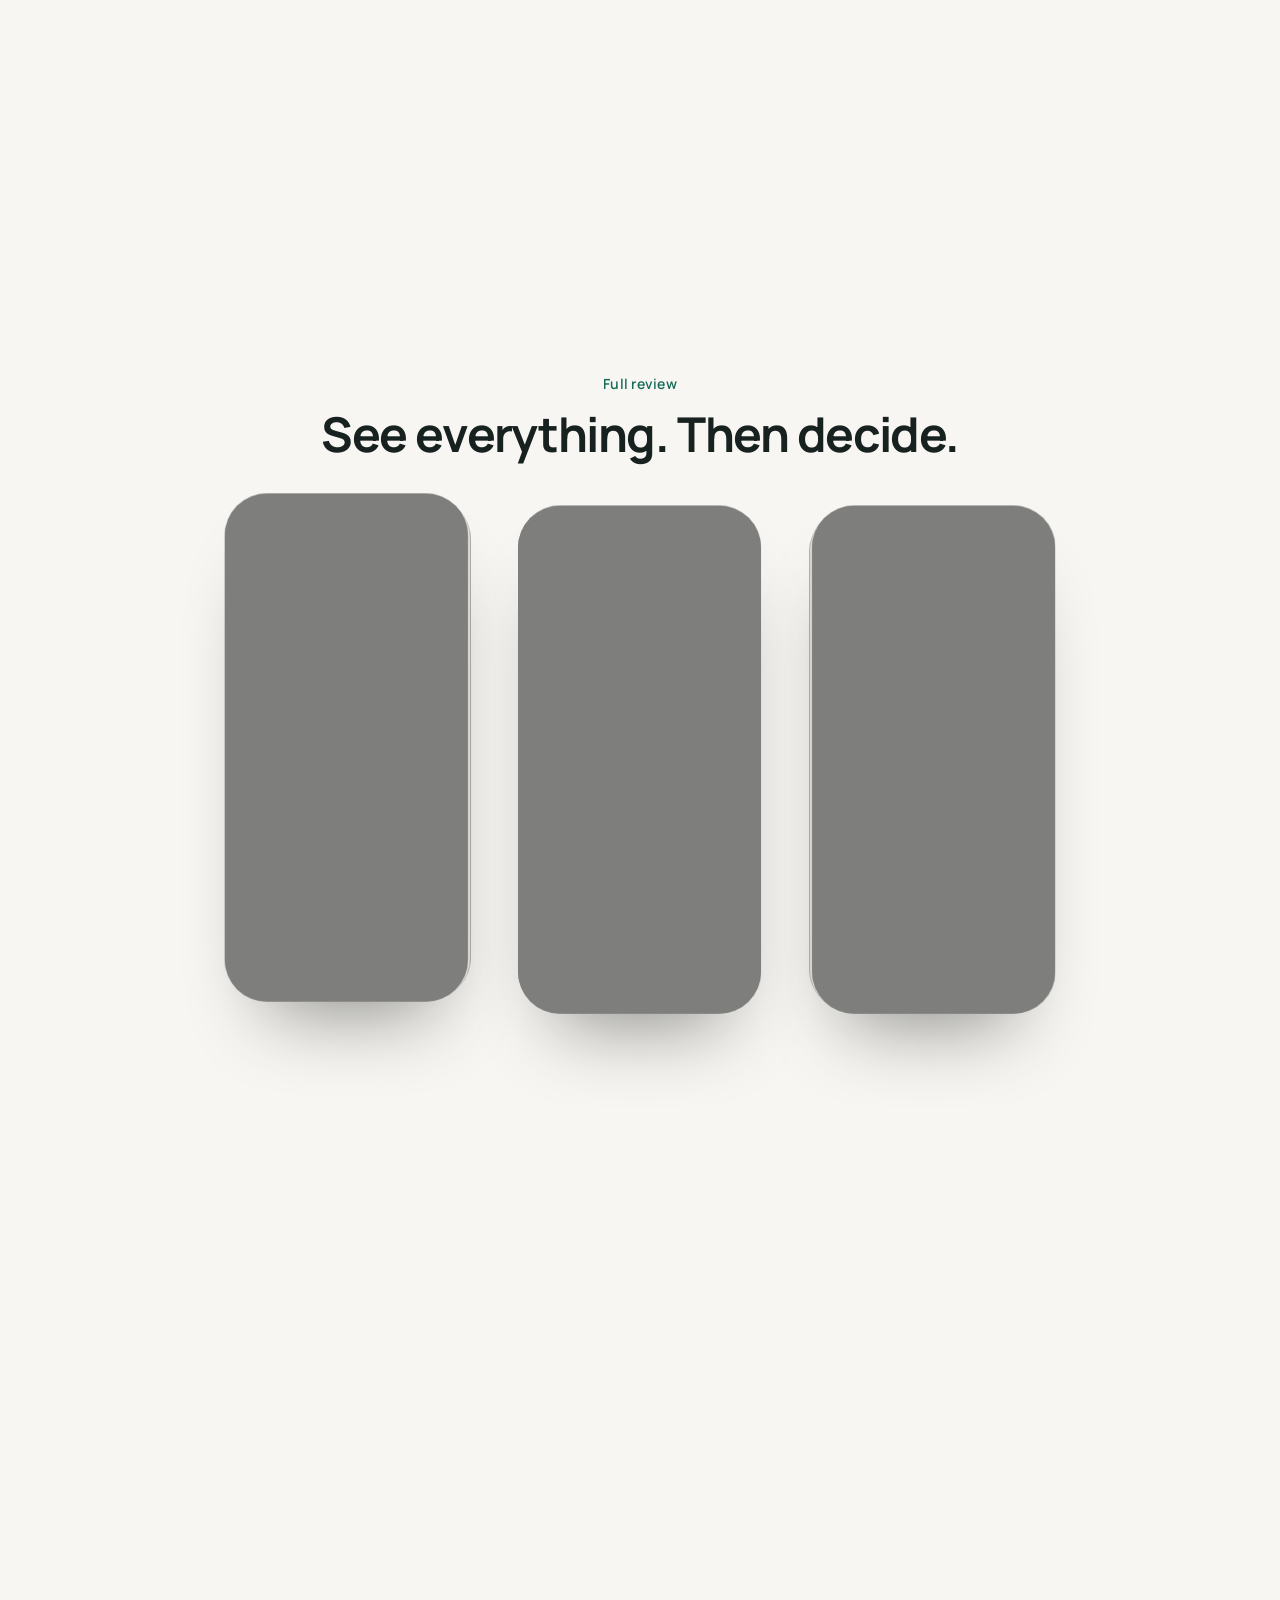
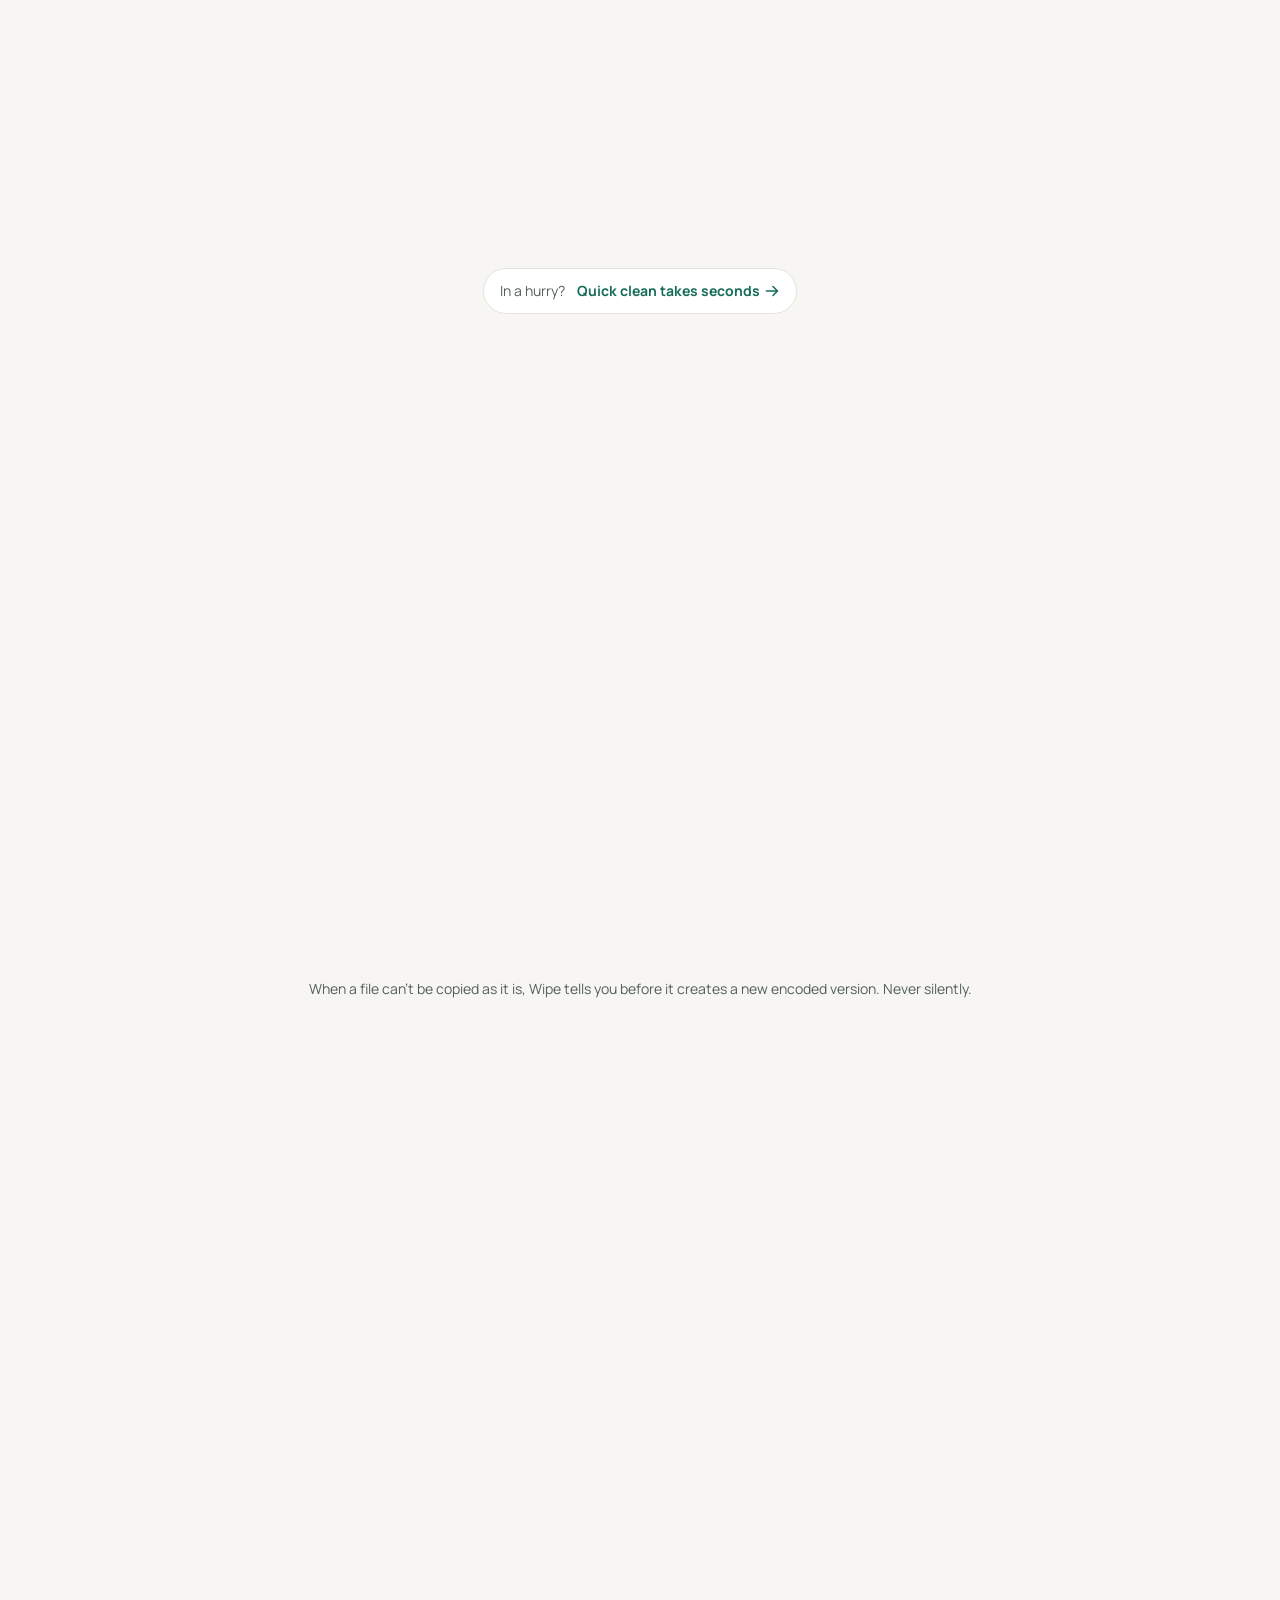
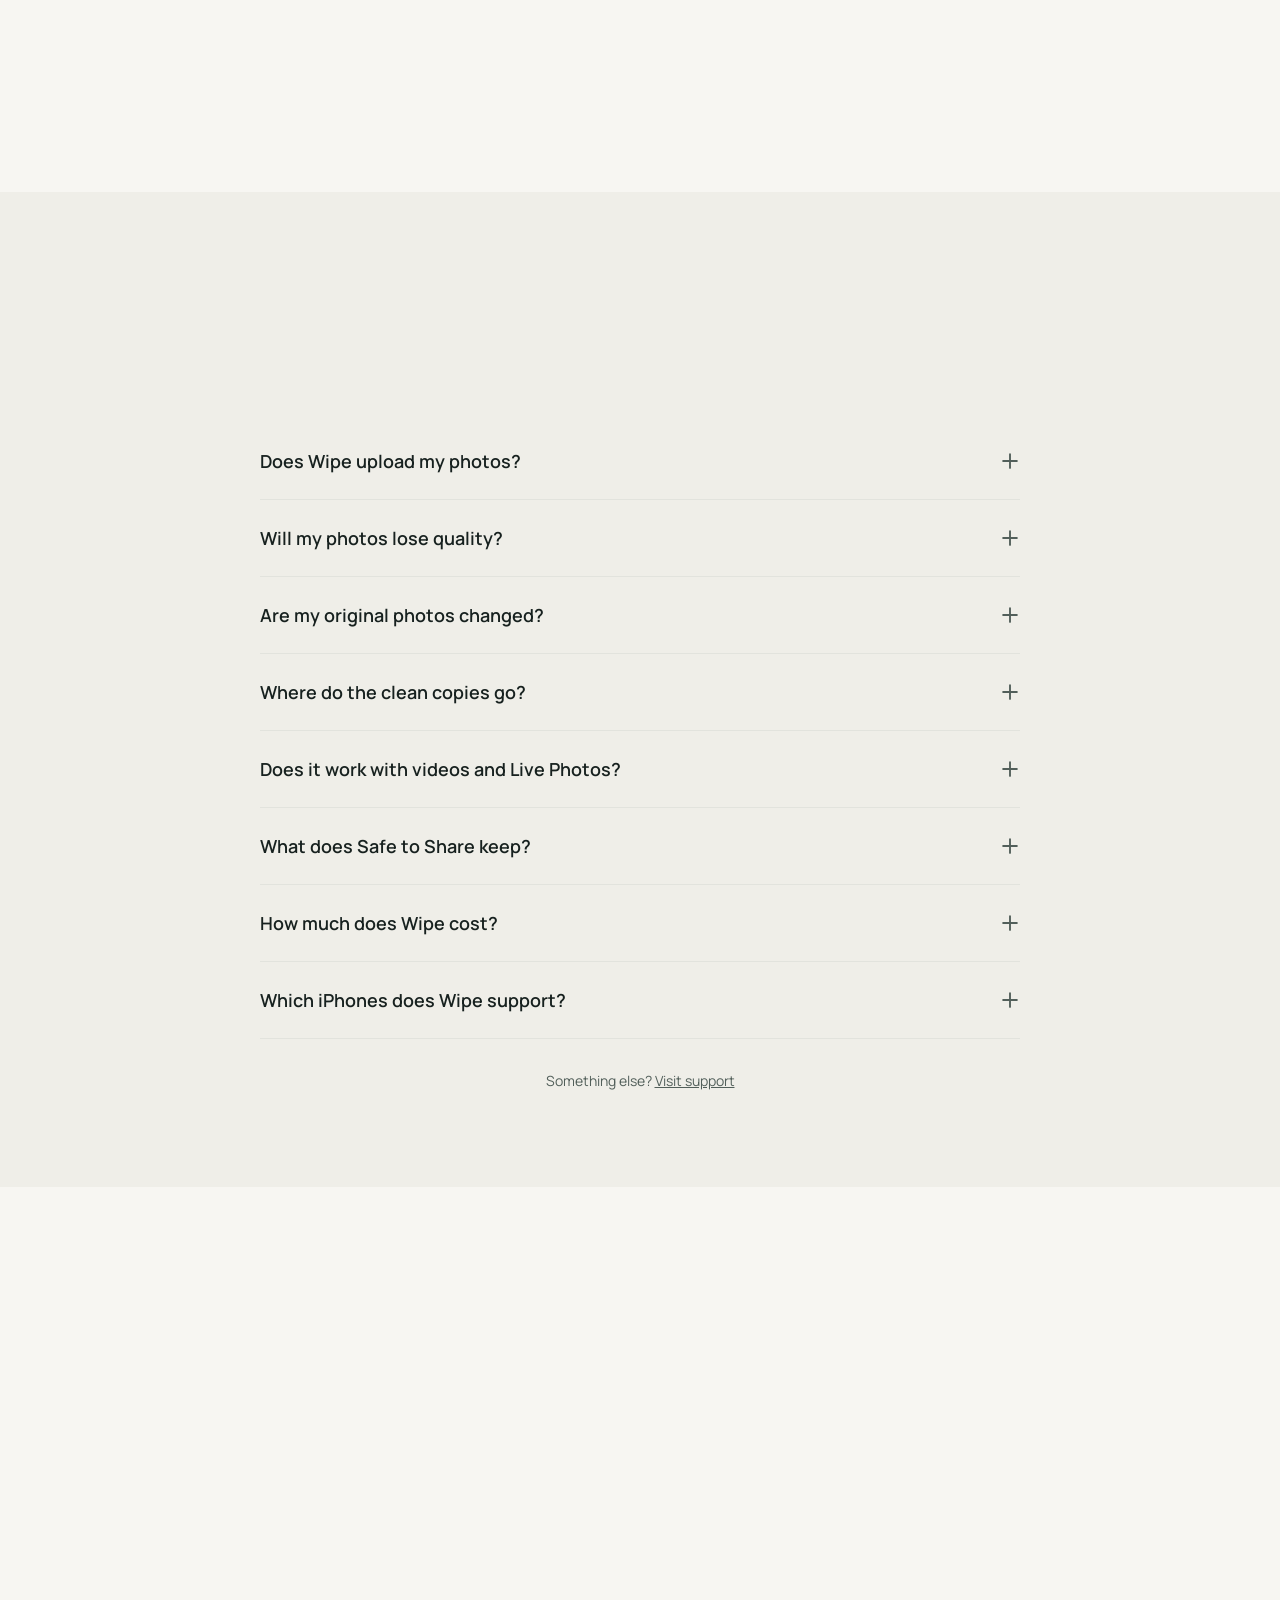
==== commit 6a0a1f75: "Menu links jump straight to the section: no smooth scroll through the 3D scenes, nothing plays backw" ====
--- a/docs/index.html
+++ b/docs/index.html
@@ -26,8 +26,8 @@
 <link rel="icon" href="assets/fav/favicon-192.png" type="image/png" sizes="192x192">
 <link rel="apple-touch-icon" href="assets/fav/apple-touch-icon.png">
 <link rel="preload" href="assets/fonts/manrope-latin.woff2" as="font" type="font/woff2" crossorigin>
-<link rel="stylesheet" href="assets/landing.css?v=52">
-<link rel="stylesheet" href="assets/wipe.css?v=52">
+<link rel="stylesheet" href="assets/landing.css?v=54">
+<link rel="stylesheet" href="assets/wipe.css?v=53">
 <script type="application/ld+json">
 {
   "@context": "https://schema.org",
@@ -416,7 +416,7 @@
   </div>
 </footer>
 
-<script src="assets/landing.js?v=52"></script>
+<script src="assets/landing.js?v=53"></script>
 <script>
 (() => {
   const L = window.Landing;
--- a/docs/assets/landing.css
+++ b/docs/assets/landing.css
@@ -411,3 +411,40 @@
 video::-webkit-media-controls-start-playback-button { display: none !important; -webkit-appearance: none; }
 video::-webkit-media-controls-overlay-play-button { display: none !important; }
 video:not([controls])::-webkit-media-controls { display: none !important; }
+
+/* ===== Phones: one rhythm for every section =====
+   64px above and below each section's content; a jump from the menu lands right under the bar,
+   so every section starts the same distance below it. */
+@media (max-width: 720px), (pointer: coarse) and (max-height: 540px) {
+  html { scroll-padding-top: var(--nav-h) !important; }
+  .m-sec, .pad, .tagline-band { padding-block: var(--s-700) !important; }
+}
+@media (pointer: coarse) and (max-height: 540px) and (orientation: landscape) {
+  .m-sec, .pad, .tagline-band { padding-block: var(--s-600) !important; }
+}
+
+/* ===== Subpages (privacy, support): the same bar, type and colours, a readable column ===== */
+.doc { max-width: 720px; }
+.doc-head { padding: calc(var(--nav-h) + var(--s-700)) 0 var(--s-500); }
+.doc-head .hero-title { font-size: 48px; line-height: 1; padding-bottom: 0.16em; }
+.doc-head .eyebrow { display: inline-block; margin-bottom: var(--s-200); }
+.doc-head .lead { margin-top: var(--s-200); }
+.doc-body { padding: 0 0 var(--s-900); }
+.doc-body h2 { margin: var(--s-600) 0 var(--s-100); font-size: 24px; line-height: 32px; letter-spacing: -0.02em; }
+.doc-body h2:first-child { margin-top: 0; }
+.doc-body h3 { margin: var(--s-400) 0 var(--s-75); font-size: 18px; line-height: 28px; }
+.doc-body p, .doc-body li { color: var(--muted); }
+.doc-body p + p, .doc-body ul + p, .doc-body p + ul { margin-top: var(--s-100); }
+.doc-body ul { margin: var(--s-100) 0 0; padding-left: var(--s-300); display: grid; gap: var(--s-75); }
+.doc-body strong { color: var(--text); font-weight: 700; }
+.doc-body a { color: var(--accent-text, var(--text)); text-underline-offset: 3px; }
+.doc-body .faq { max-width: none; margin: var(--s-100) 0 0; }
+.doc-body .faq summary { font-weight: 600; }
+.doc-body .contact { margin-top: var(--s-700); padding: var(--s-400); border-radius: 24px; background: var(--surface); border: 1px solid var(--line); }
+.doc-body .contact p:first-child { color: var(--text); font-size: 18px; line-height: 28px; }
+@media (max-width: 720px) {
+  .doc-head { padding: calc(var(--nav-h) + var(--s-500)) 0 var(--s-400); }
+  .doc-head .hero-title { font-size: 36px; line-height: 40px; }
+  .doc-body { padding-bottom: var(--s-700); }
+  .doc-body .contact { padding: var(--s-300); }
+}
--- a/docs/assets/wipe.css
+++ b/docs/assets/wipe.css
@@ -281,7 +281,6 @@
 .cross:active { transform: scale(0.98); }
 .howto li span svg { width: 16px; height: 16px; }
 .review-head { padding-bottom: 0; background: var(--bg); }
-html { scroll-padding-top: 96px; }
 
 
 
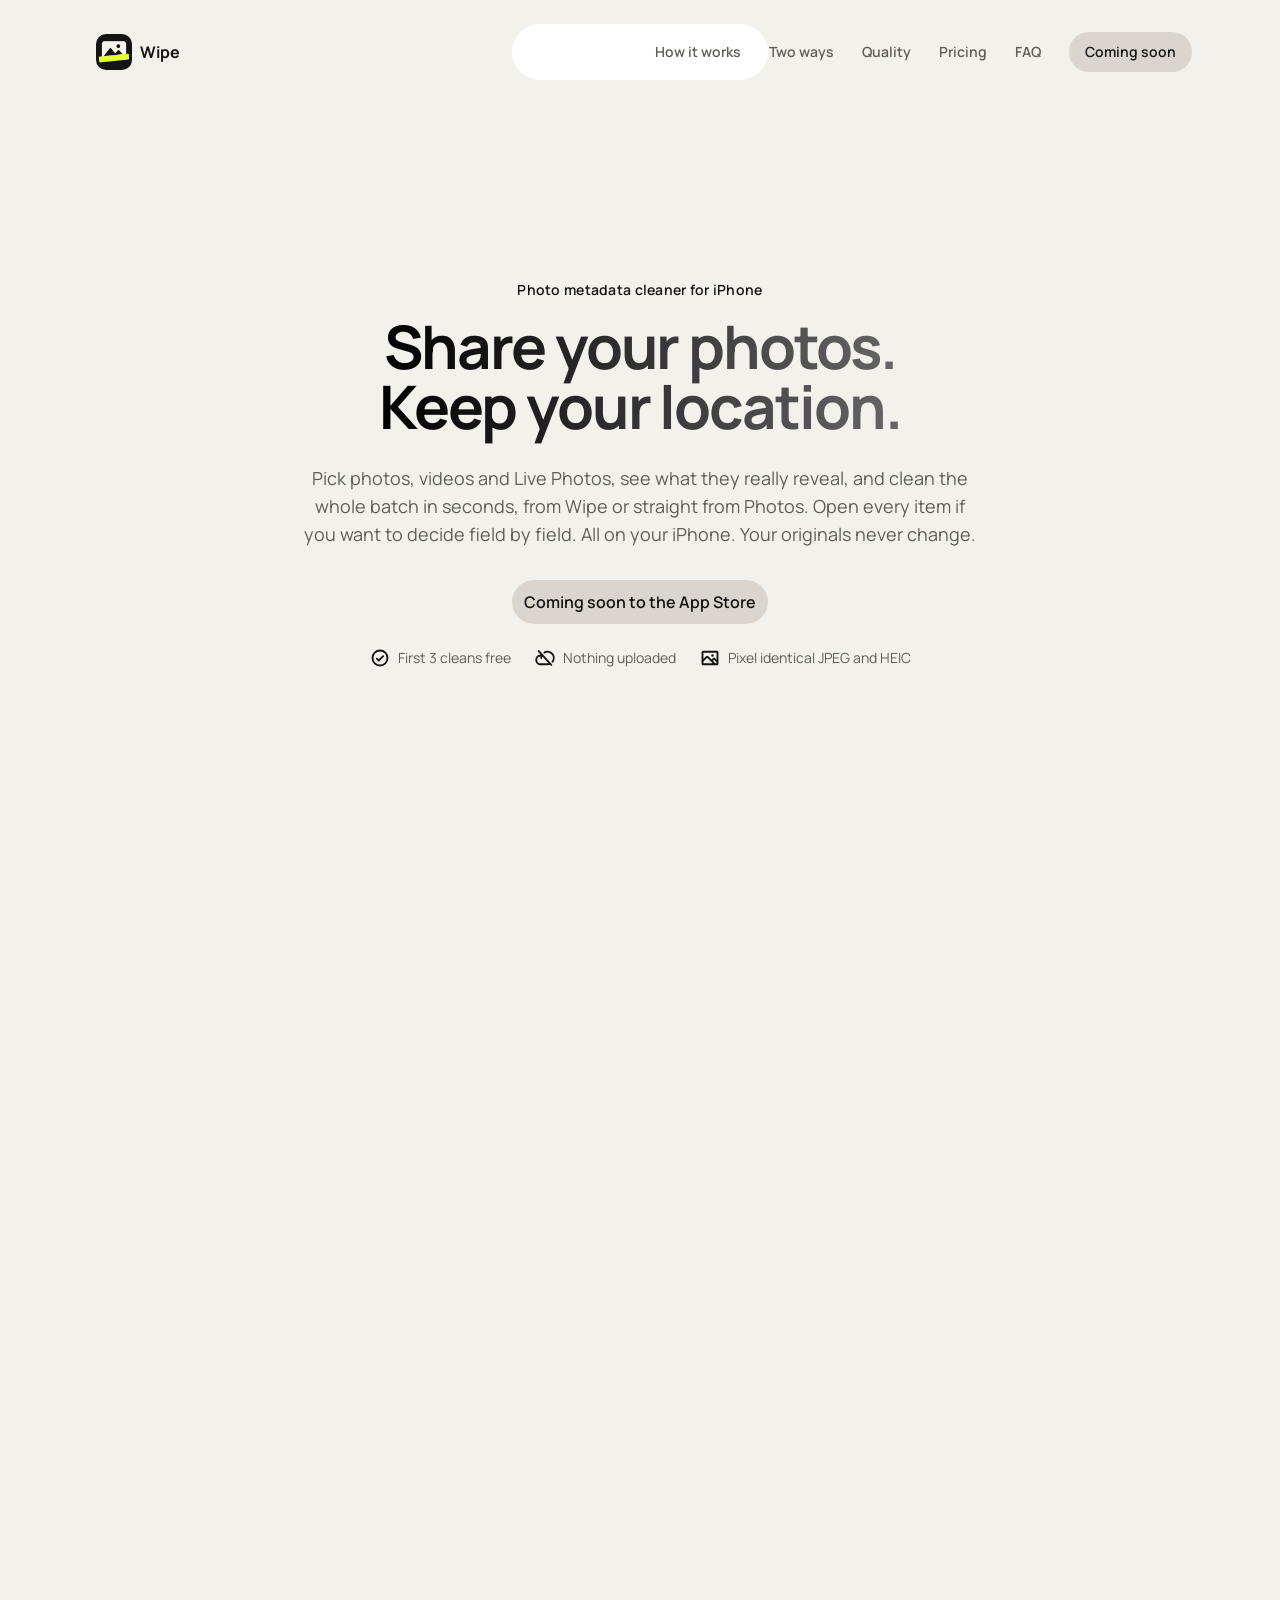
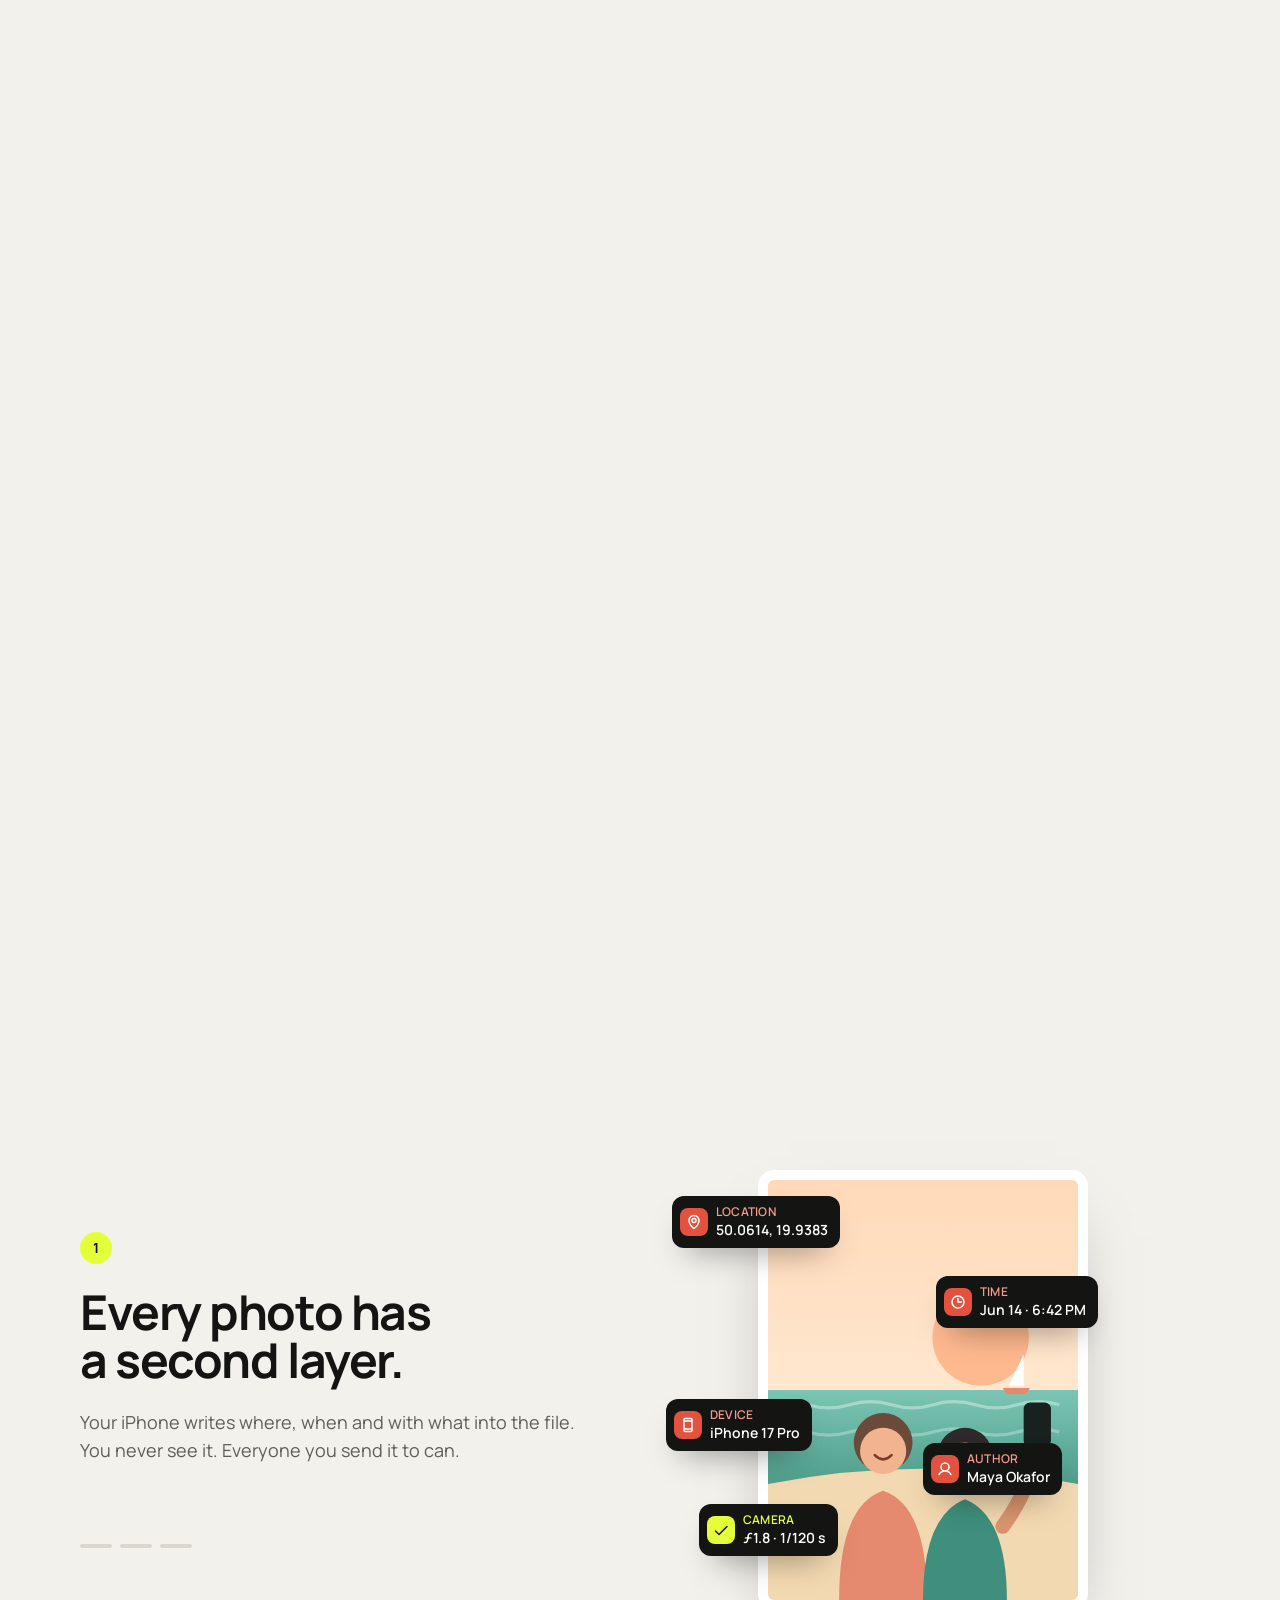
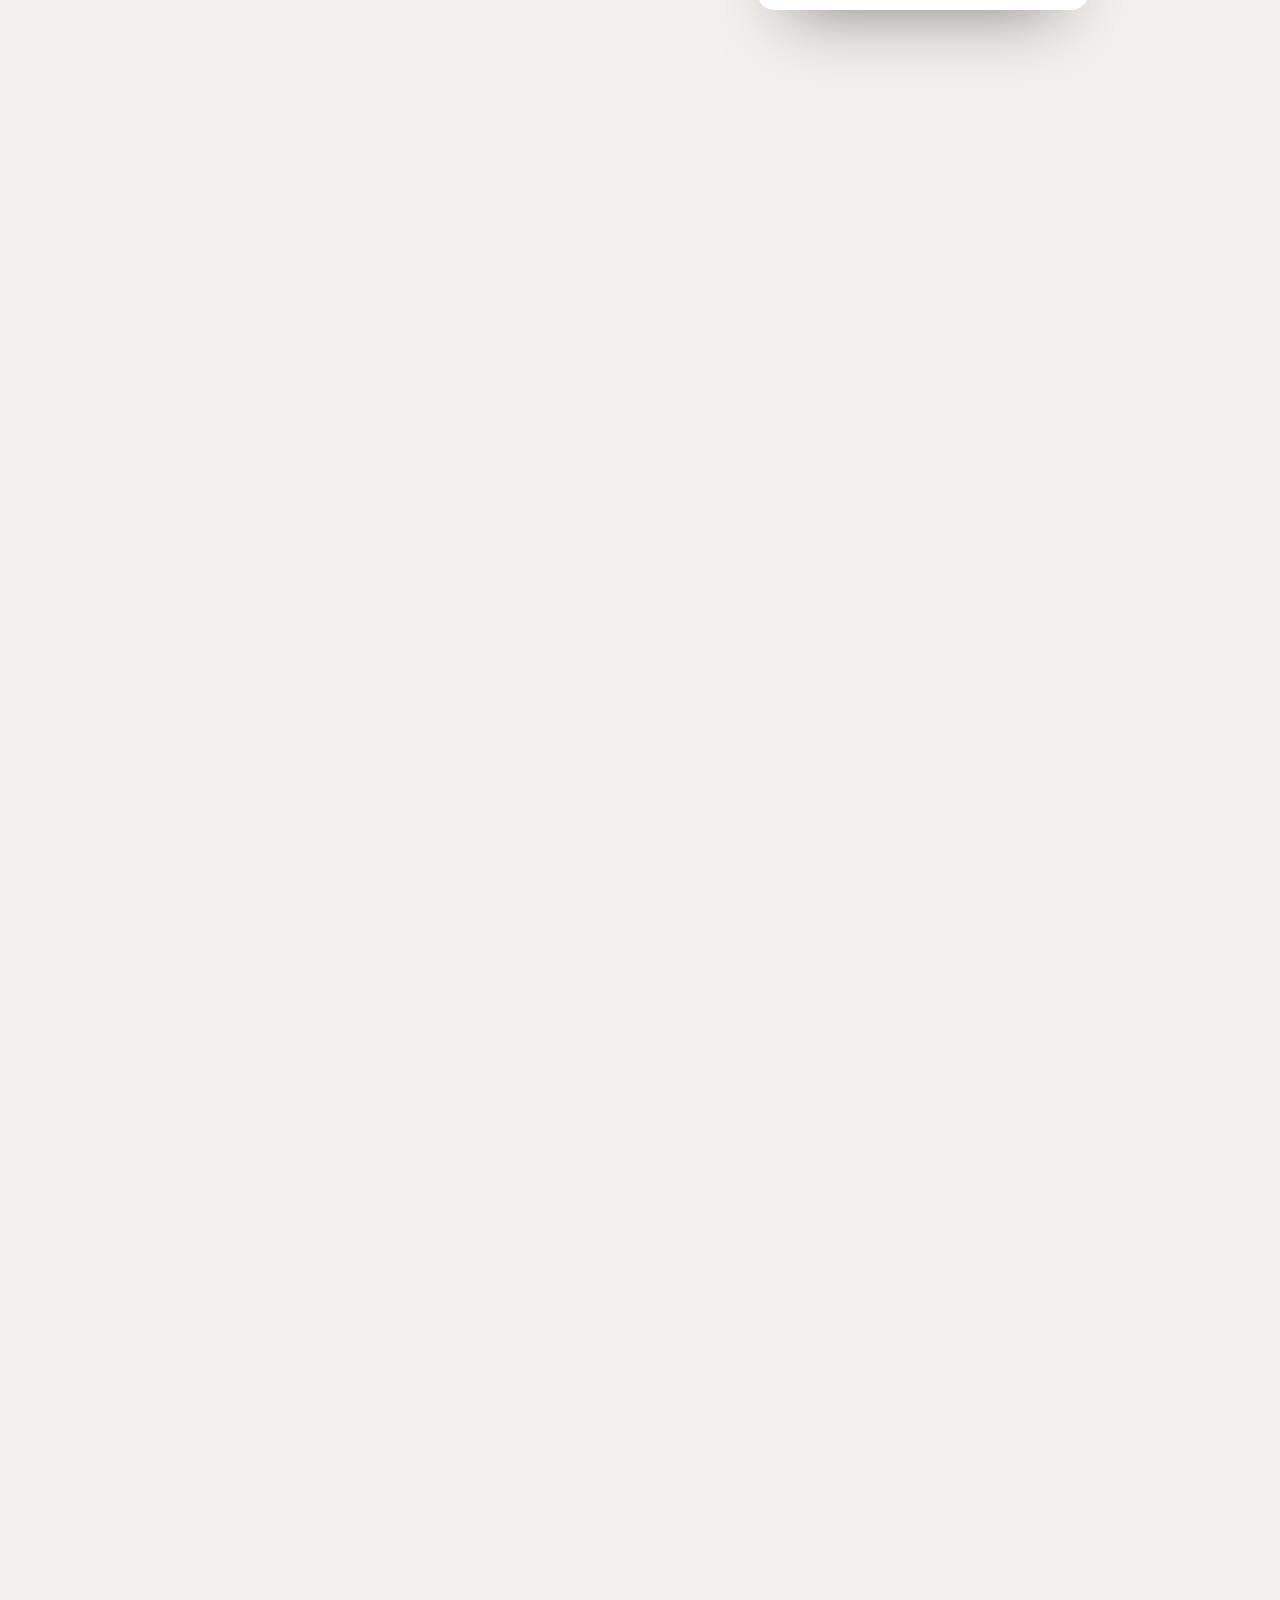
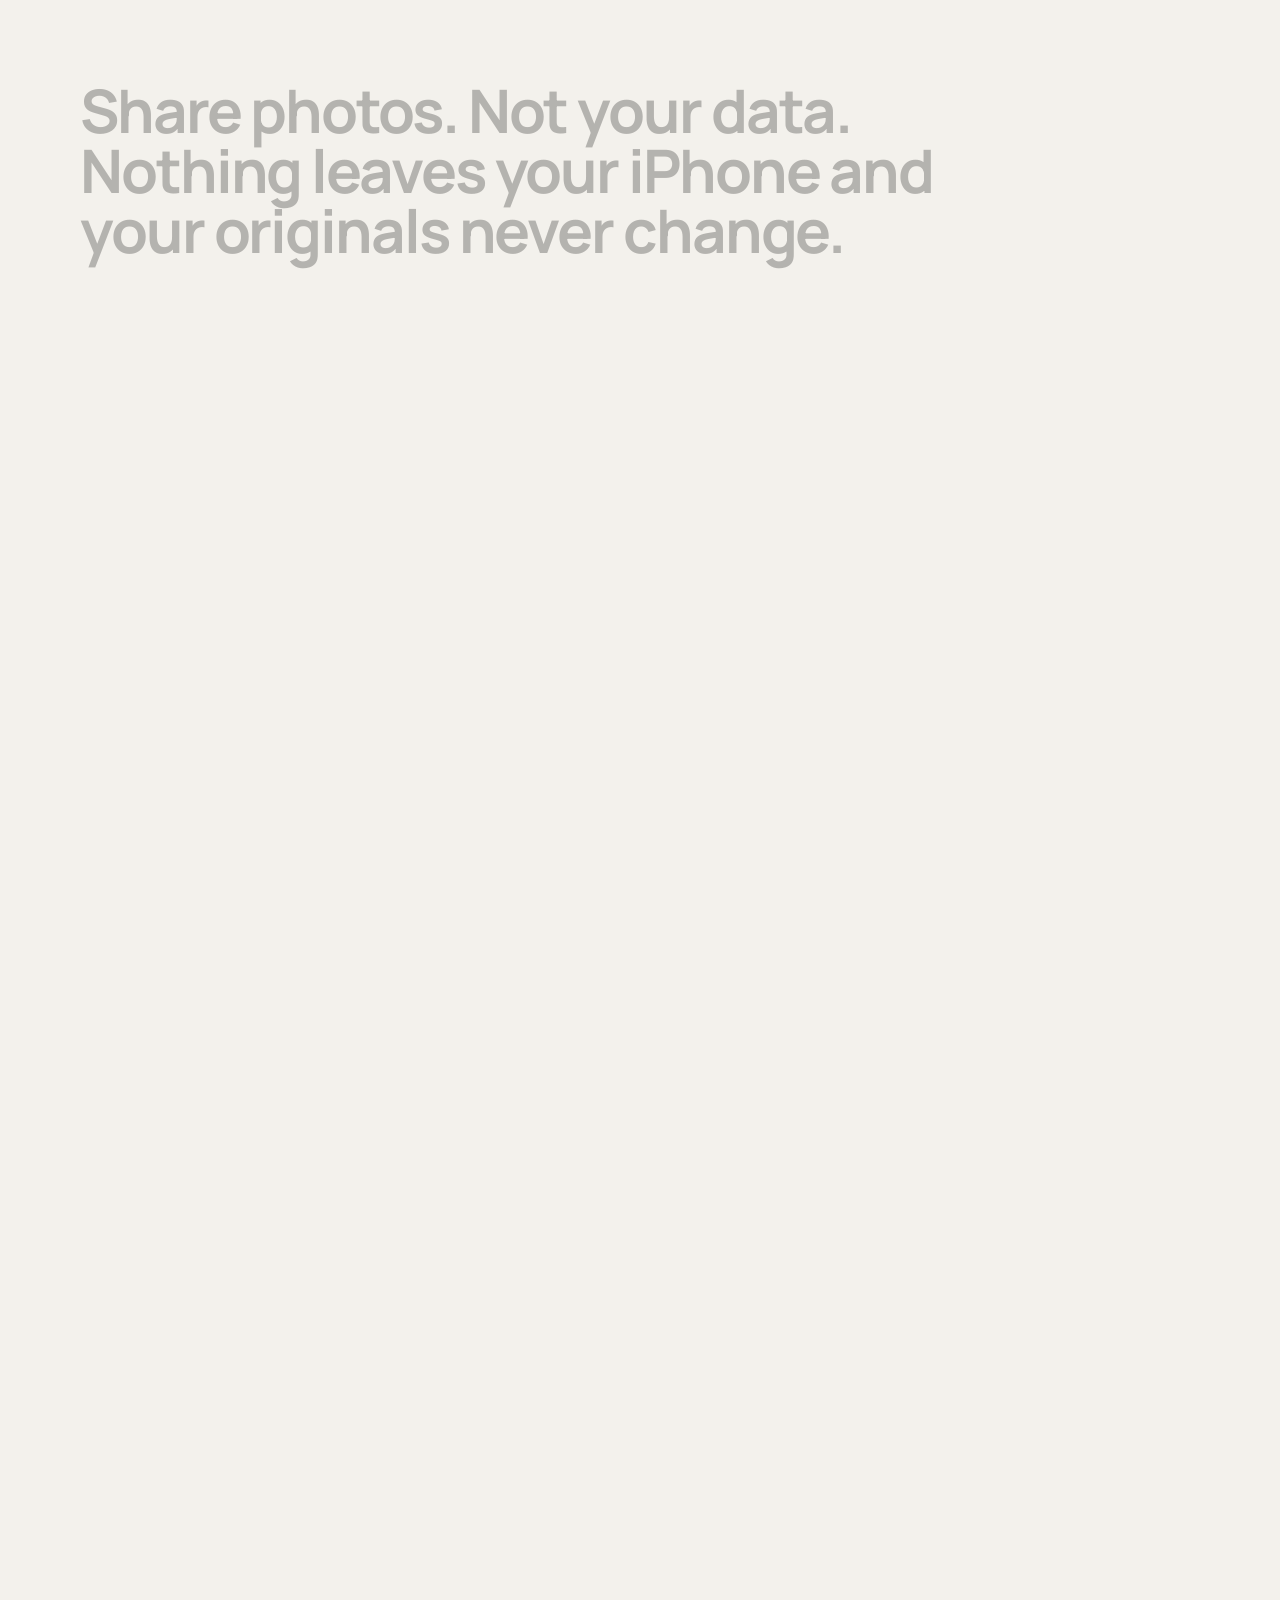
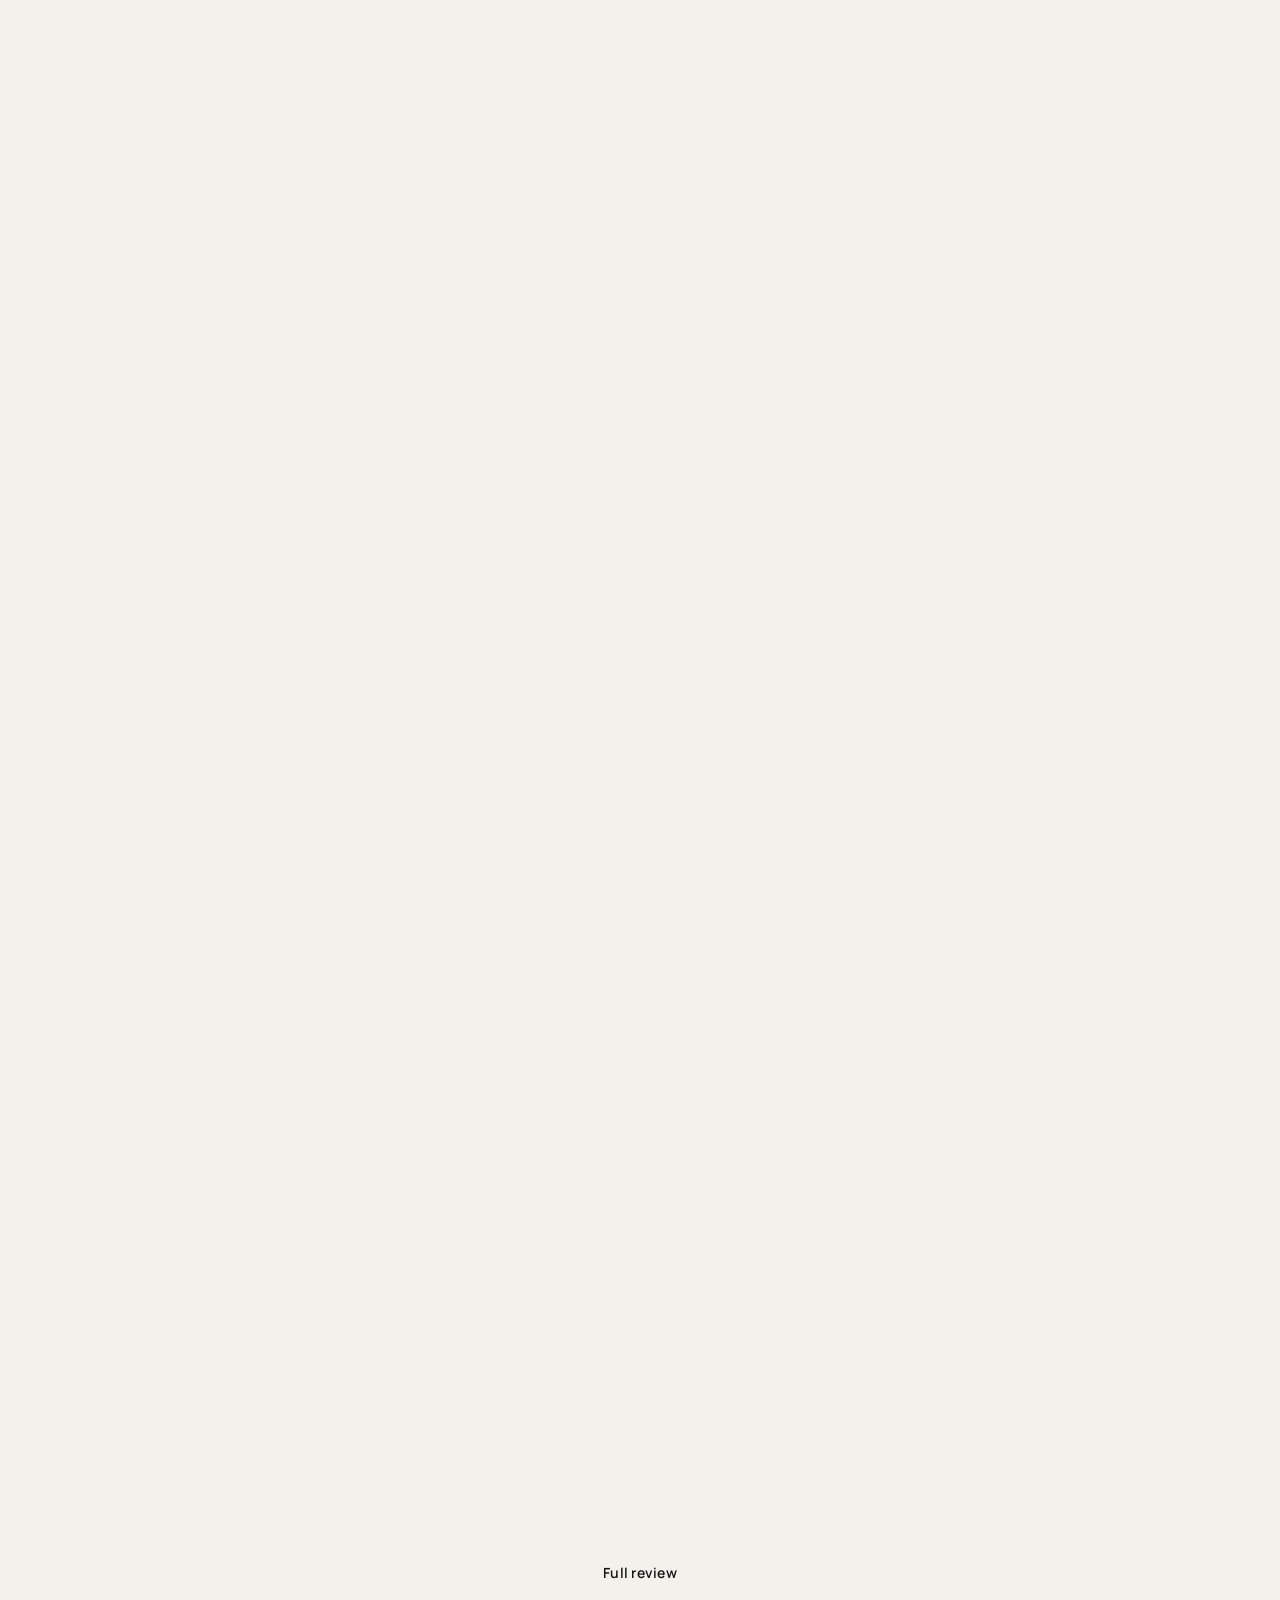
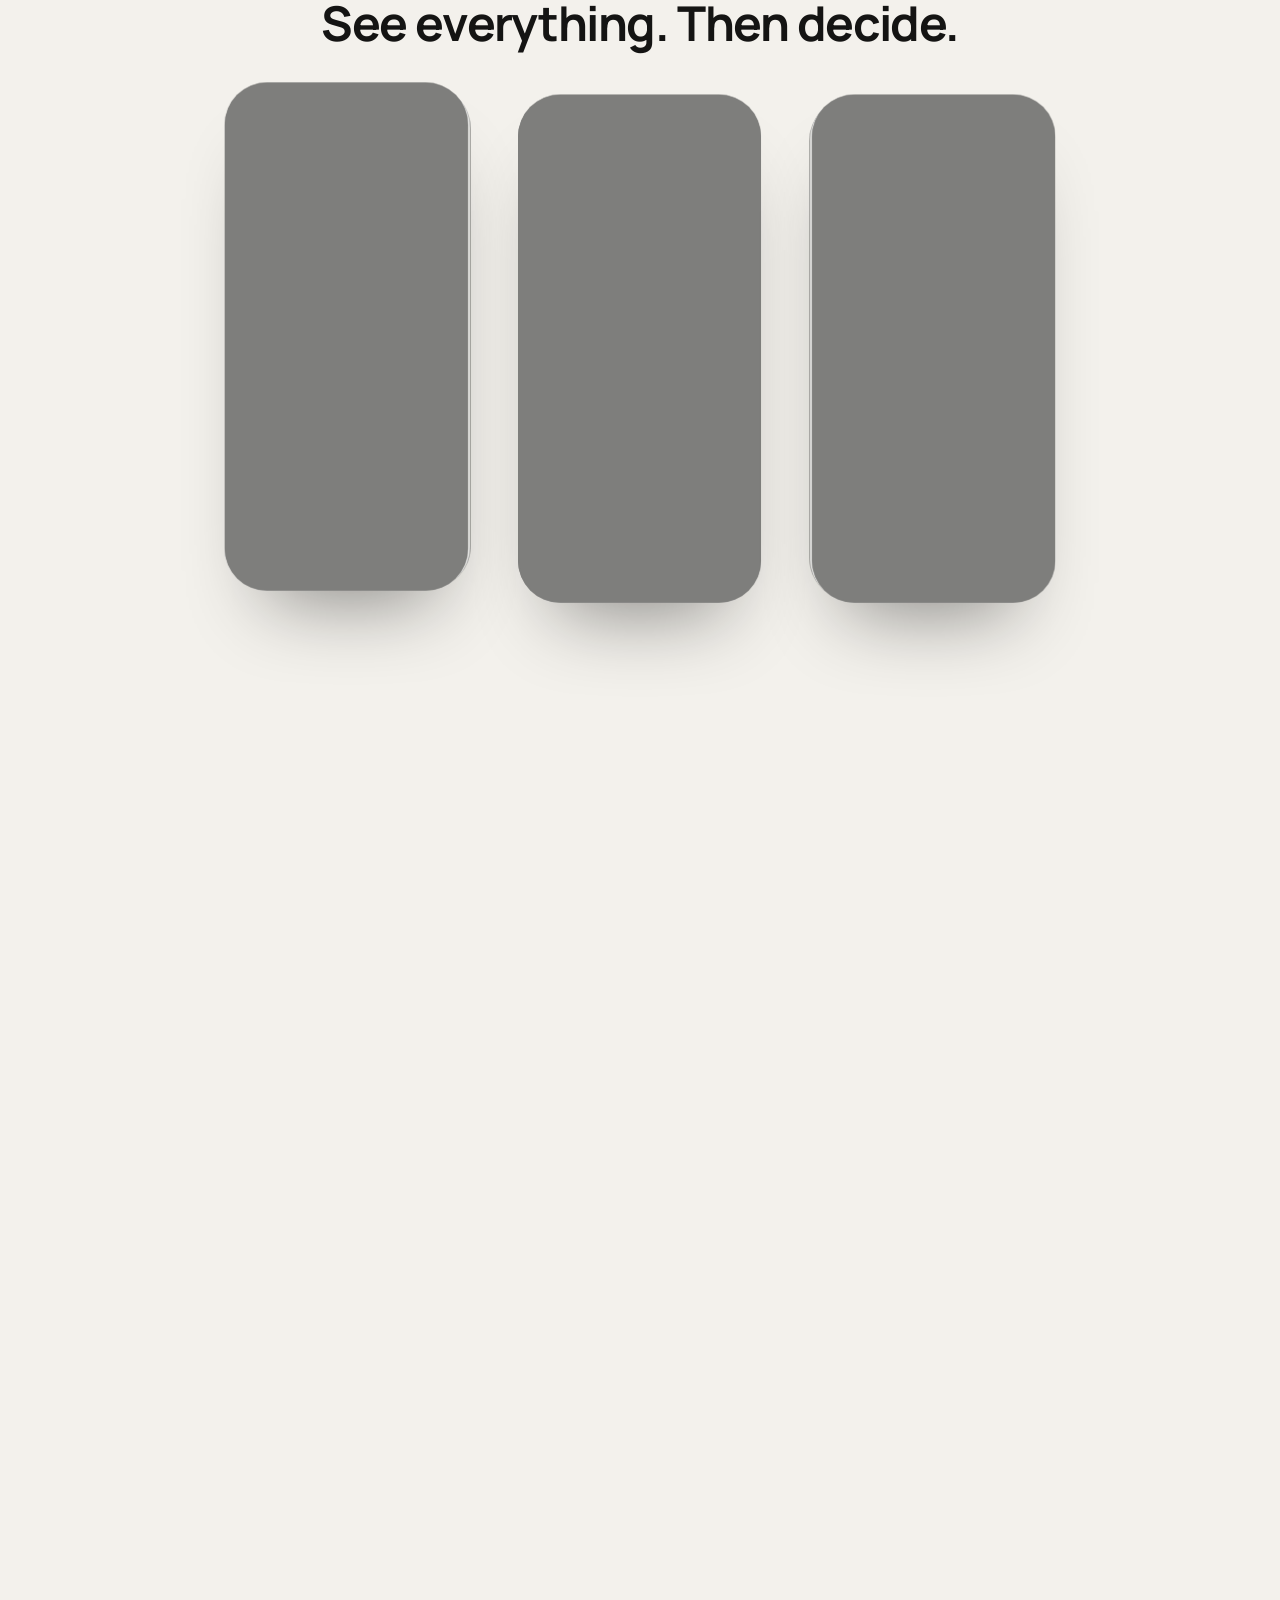
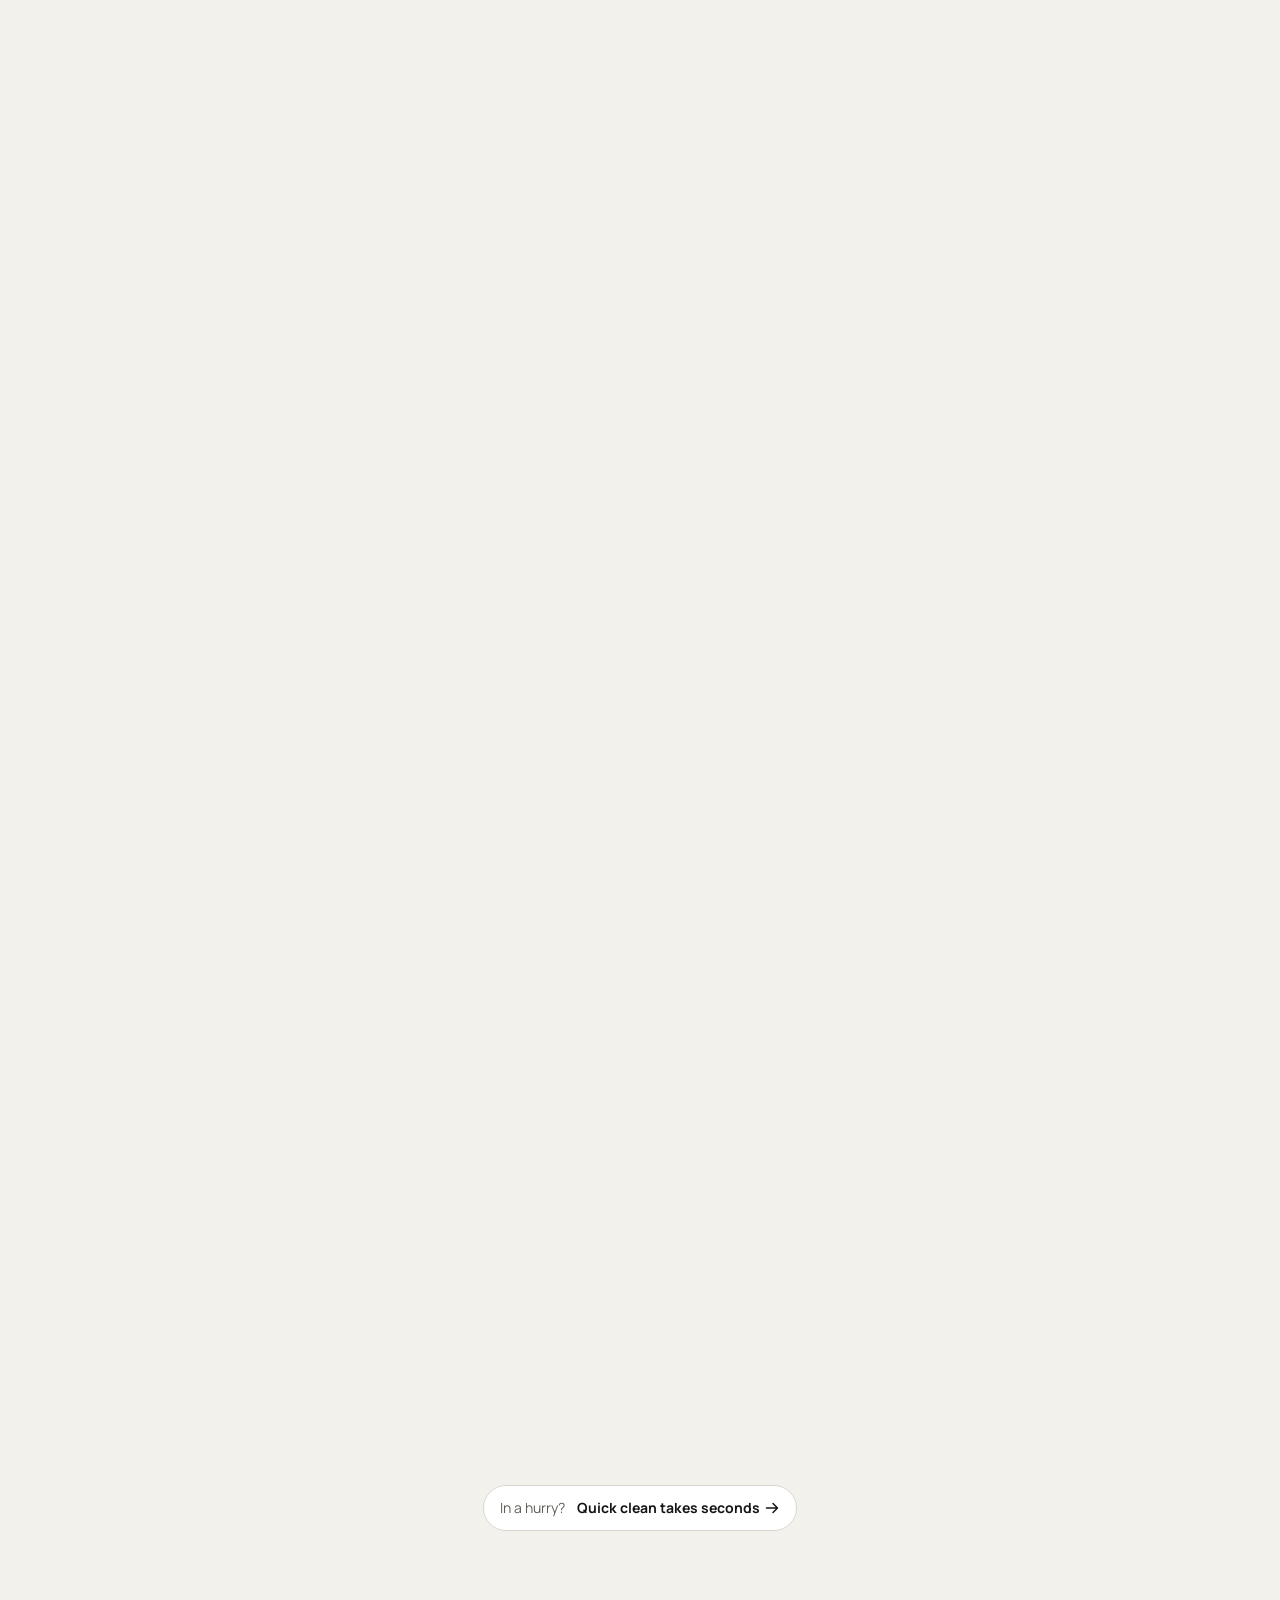
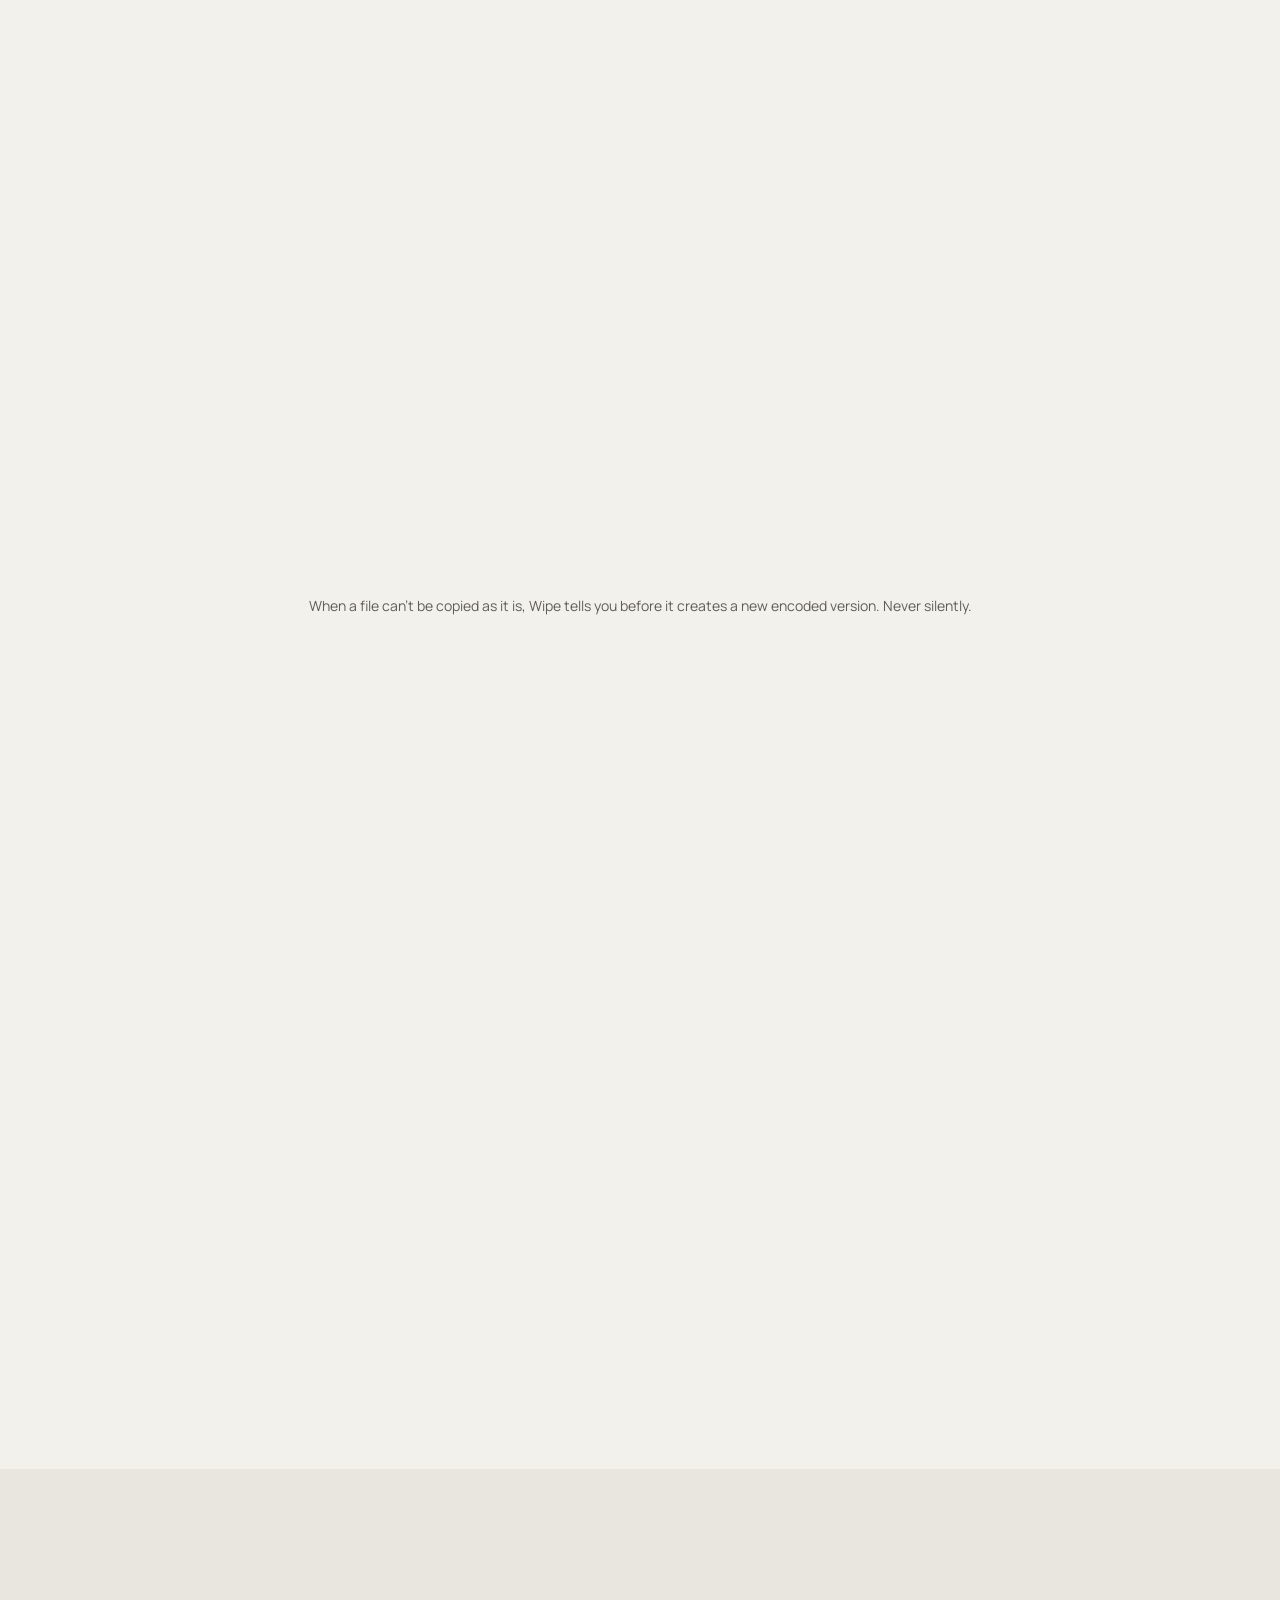
==== commit 07581b93: "Rebuild the site for the Ink & Marker app: the app's palette, new screens in iPhone bezels (Quick Cl" ====
--- a/docs/index.html
+++ b/docs/index.html
@@ -4,9 +4,9 @@
 <meta charset="utf-8">
 <meta name="viewport" content="width=device-width, initial-scale=1, viewport-fit=cover">
 <title>Wipe: Remove Location and Metadata from iPhone Photos</title>
-<meta name="description" content="See what your iPhone photos, videos and Live Photos reveal, from exact location to your phone model, and share clean copies. Everything happens on your iPhone. First 3 cleans free.">
+<meta name="description" content="See what your iPhone photos, videos and Live Photos reveal, from exact location to your phone model, and share clean copies. Pick them in Wipe or send them from Photos. Everything happens on your iPhone. First 3 cleans free.">
 <link rel="canonical" href="https://bashubb.com/wipe/">
-<meta name="theme-color" content="#f7f6f2">
+<meta name="theme-color" content="#f3f1ec">
 <meta name="color-scheme" content="light">
 <!-- At release: <meta name="apple-itunes-app" content="app-id=APP_ID"> -->
 <meta property="og:type" content="website">
@@ -26,8 +26,8 @@
 <link rel="icon" href="assets/fav/favicon-192.png" type="image/png" sizes="192x192">
 <link rel="apple-touch-icon" href="assets/fav/apple-touch-icon.png">
 <link rel="preload" href="assets/fonts/manrope-latin.woff2" as="font" type="font/woff2" crossorigin>
-<link rel="stylesheet" href="assets/landing.css?v=54">
-<link rel="stylesheet" href="assets/wipe.css?v=53">
+<link rel="stylesheet" href="assets/landing.css?v=56">
+<link rel="stylesheet" href="assets/wipe.css?v=60">
 <script type="application/ld+json">
 {
   "@context": "https://schema.org",
@@ -48,9 +48,10 @@
   "@type": "FAQPage",
   "mainEntity": [
     {"@type": "Question", "name": "Does Wipe upload my photos?", "acceptedAnswer": {"@type": "Answer", "text": "No. Wipe reads and cleans your photos and videos on your iPhone. Nothing is uploaded, there is no account and there are no ads."}},
-    {"@type": "Question", "name": "Will my photos lose quality?", "acceptedAnswer": {"@type": "Answer", "text": "JPEG and HEIC photos stay pixel identical and most videos keep their original video and audio streams. If a file cannot be copied as it is, Wipe asks before creating a new encoded version."}},
+    {"@type": "Question", "name": "Will my photos lose quality?", "acceptedAnswer": {"@type": "Answer", "text": "JPEG and HEIC photos are copied without re-compression, so their pixels stay identical, and most videos keep their original video and audio streams. When a video needs a new compressed copy, Wipe asks before it makes one."}},
     {"@type": "Question", "name": "Are my original photos changed?", "acceptedAnswer": {"@type": "Answer", "text": "No. Wipe creates clean copies. Your originals stay exactly as they were."}},
-    {"@type": "Question", "name": "How much does Wipe cost?", "acceptedAnswer": {"@type": "Answer", "text": "Your first three cleans are free. After that, one purchase unlocks Wipe for good. There is no subscription."}}
+    {"@type": "Question", "name": "How much does Wipe cost?", "acceptedAnswer": {"@type": "Answer", "text": "Your first three cleans are free, up to five items each. After that, one purchase unlocks Wipe for good, including cleaning straight from the Share Sheet. There is no subscription."}},
+    {"@type": "Question", "name": "Can I clean photos from the Share Sheet?", "acceptedAnswer": {"@type": "Answer", "text": "Yes, with Wipe Pro. Select photos in Photos, tap Share and choose Wipe. It opens the same Quick Clean as the app, for up to 20 items at a time. Live Photos, videos that need a new compressed copy and bigger selections continue in the app, and the sheet explains why."}}
   ]
 }
 </script>
@@ -94,7 +95,7 @@
     <div class="hero-copy wrap">
       <span class="eyebrow">Photo metadata cleaner for iPhone</span>
       <h1 class="hero-title" id="hero-title">Share your photos.<br>Keep your location.</h1>
-      <p class="lead">Clean a whole batch in seconds, or open every photo, video and Live Photo and see what it really reveals before you decide. All on your iPhone. Your originals never change.</p>
+      <p class="lead">Pick photos, videos and Live Photos, see what they really reveal, and clean the whole batch in seconds, from Wipe or straight from Photos. Open every item if you want to decide field by field. All on your iPhone. Your originals never change.</p>
       <div class="cta-row">
         <a class="store-badge when-live" href="https://apps.apple.com/us/search?term=Wipe%20Photo%20Metadata%20Cleaner" data-store-link><img src="assets/app-store-badge.svg" alt="Download on the App Store" width="156" height="52"></a>
         <span class="btn when-soon" aria-disabled="true">Coming soon to the App Store</span>
@@ -198,24 +199,26 @@
   <div class="wrap">
     <div class="center reveal">
       <span class="eyebrow">Two ways to clean</span>
-      <h2 class="title" id="modes-title">From Photos in five seconds.<br>Or in Wipe, one photo at a time.</h2>
-          </div>
+      <h2 class="title" id="modes-title">Clean the batch in seconds.<br>Or open every photo.</h2>
+    </div>
     <div class="ways">
       <article class="way quick reveal">
         <div class="way-head">
           <span class="way-ic"><svg aria-hidden="true"><use href="#i-lightning"/></svg></span>
-          <div><h3>Quick clean</h3><span class="way-time">In Photos · about 5 seconds</span></div>
+          <div><h3>Quick clean</h3><span class="way-time">In Wipe or in Photos · about 5 seconds</span></div>
         </div>
-        <p class="way-best">Select photos, tap Share, then Wipe. One preset cleans the whole batch. Best for sending a few photos right now.</p>
+        <p class="way-best">Choose photos in Wipe, or tap Share in Photos and pick Wipe. One preset cleans the whole batch, and you see what goes before you tap Clean.</p>
         <a class="way-link" href="#quick">How Quick clean works<svg aria-hidden="true"><use href="#i-arrow-right"/></svg></a>
+        <div class="way-peek" aria-hidden="true"><img src="assets/media/iphone-quickclean.webp" alt="" width="840" height="1741" loading="lazy"></div>
       </article>
       <article class="way review reveal d1">
         <div class="way-head">
           <span class="way-ic"><svg aria-hidden="true"><use href="#i-magnifying-glass-plus"/></svg></span>
           <div><h3>Full review</h3><span class="way-time">In Wipe · as long as you want</span></div>
         </div>
-        <p class="way-best">See every field, choose what goes photo by photo, get a verified report. Best for listings and documents.</p>
+        <p class="way-best">Tap Customize each item: see every field, pick a preset photo by photo, open the report. Best for listings and documents.</p>
         <a class="way-link" href="#review">How Full review works<svg aria-hidden="true"><use href="#i-arrow-right"/></svg></a>
+        <div class="way-peek" aria-hidden="true"><img src="assets/media/iphone-customize.webp" alt="" width="840" height="1741" loading="lazy"></div>
       </article>
     </div>
   </div>
@@ -226,16 +229,39 @@
     <div class="reveal">
       <span class="eyebrow">Quick clean</span>
       <h2 class="title" id="quick-title">Clean without leaving Photos.</h2>
-      <p class="lead">Wipe sits in the Share Sheet next to Messages and AirDrop. It uses one preset for the whole batch, Safe to Share unless you pick another.</p>
+      <p class="lead">Wipe sits in the Share Sheet next to Messages and AirDrop and opens the same Quick Clean as the app: one preset for the whole batch, every photo shown as it is cleaned, then your clean copies. Cleaning from the Share Sheet is part of Wipe Pro.</p>
       <ol class="howto">
-        <li><span>1</span>Select photos, videos and Live Photos in Photos</li>
+        <li><span>1</span>Select photos and videos in Photos</li>
         <li><span>2</span>Tap Share, then Wipe, then Clean</li>
-        <li><span>3</span>Clean copies land in your Wipe album, or go to Files or a chat</li>
+        <li><span>3</span>Share the clean copies, or save them to Photos or Files</li>
       </ol>
+      <p class="note">Up to 20 items at a time. Live Photos and videos that need a new compressed copy <a href="#handoff">continue in Wipe</a>.</p>
       <a class="cross" href="#review"><span>Need to see what’s inside first?</span><b>Full review<svg aria-hidden="true"><use href="#i-arrow-right"/></svg></b></a>
     </div>
     <div class="tilt reveal d1">
-      <div class="iphone" data-finish="pro-max-silver"><img class="front" src="assets/media/iphone-wipeShareSheet.webp" alt="The iOS Share Sheet in Photos with Wipe listed next to other apps" width="840" height="1741" loading="lazy"></div>
+      <div class="duo">
+        <div class="iphone" data-finish="pro-max-silver"><img class="front" src="assets/media/iphone-sharesheet.webp" alt="The iOS Share Sheet in Photos with Wipe listed next to other apps" width="840" height="1741" loading="lazy"></div>
+        <div class="iphone" data-finish="pro-max-silver"><img class="front" src="assets/media/iphone-share-quick.webp" alt="Wipe’s Quick Clean inside the Share Sheet: five items ready, the Wipe Everything preset, a Clean 5 items button" width="840" height="1741" loading="lazy"></div>
+      </div>
+    </div>
+  </div>
+</section>
+
+<section class="pad" id="handoff" aria-labelledby="handoff-title">
+  <div class="wrap split">
+    <div class="tilt reveal">
+      <div class="iphone" data-finish="pro-max-silver"><img class="front" src="assets/media/iphone-handoff.webp" alt="The Share Sheet saying Live Photos are cleaned in Wipe, with the four saved items and three steps to continue" width="840" height="1741" loading="lazy"></div>
+    </div>
+    <div class="reveal d1">
+      <span class="eyebrow">Big batches and Live Photos</span>
+      <h2 class="title" id="handoff-title">Some things belong in the app.<br>Wipe tells you why.</h2>
+      <p class="lead">Live Photos, videos that need a new compressed copy and selections of more than 20 items continue in Wipe. The Share Sheet shows what was saved, why it moved over and what happens next.</p>
+      <ol class="howto">
+        <li><span>1</span>Wipe saves your selection securely</li>
+        <li><span>2</span>Open Wipe from your Home Screen</li>
+        <li><span>3</span>Quick Clean opens with those items</li>
+      </ol>
+      <p class="note">Waiting items are deleted after 7 days if you don’t open Wipe.</p>
     </div>
   </div>
 </section>
@@ -247,9 +273,9 @@
       <h2 class="title" id="fan-title">See everything. Then decide.</h2>
     </div>
     <div class="fan-stage">
-      <figure class="fan-item obj"><div class="iphone" data-finish="pro-max-silver"><img class="front" src="assets/media/iphone-wipeReviewPreview.webp" alt="Customize screen with six selected photos and videos and a preset for each" width="840" height="1741" loading="lazy"></div><figcaption><b>1 · Open the batch</b><span>Photos, videos and Live Photos together</span></figcaption></figure>
-      <figure class="fan-item obj"><div class="iphone" data-finish="pro-max-silver"><img class="front" src="assets/media/iphone-wipeQuickCleanPreview.webp" alt="Quick Clean screen: six items ready, Wipe Everything preset selected" width="840" height="1741" loading="lazy"></div><figcaption><b>2 · Read every field</b><span>And pick what goes, photo by photo</span></figcaption></figure>
-      <figure class="fan-item obj"><div class="iphone" data-finish="pro-max-silver"><img class="front" src="assets/media/iphone-wipeReadyPreview.webp" alt="Ready to share screen: six clean copies, location, time, device and author removed, quality preserved" width="840" height="1741" loading="lazy"></div><figcaption><b>3 · Get the report</b><span>Every copy verified before you share</span></figcaption></figure>
+      <figure class="fan-item obj"><div class="iphone" data-finish="pro-max-silver"><img class="front" src="assets/media/iphone-customize.webp" alt="Customize: the first of six photos with its own preset and every field Wipe found" width="840" height="1741" loading="lazy"></div><figcaption><b>1 · Open the batch</b><span>Photos, videos and Live Photos together</span></figcaption></figure>
+      <figure class="fan-item obj"><div class="iphone" data-finish="pro-max-silver"><img class="front" src="assets/media/iphone-details.webp" alt="A photo’s location: exact coordinates, with a Show on map button" width="840" height="1741" loading="lazy"></div><figcaption><b>2 · Read every field</b><span>And pick what goes, photo by photo</span></figcaption></figure>
+      <figure class="fan-item obj"><div class="iphone" data-finish="pro-max-silver"><img class="front" src="assets/media/iphone-ready.webp" alt="Ready: six clean copies, with every removed field struck through" width="840" height="1741" loading="lazy"></div><figcaption><b>3 · Get the report</b><span>Every copy verified before you share</span></figcaption></figure>
     </div>
   </div>
 </section>
@@ -262,15 +288,15 @@
   <div class="m-car" data-carousel="4500">
     <div class="m-track">
       <figure class="m-slide">
-        <div class="m-vis"><div class="iphone" data-finish="pro-max-silver"><img class="front" src="assets/media/iphone-wipeReviewPreview.webp" alt="Customize screen with six selected photos and videos and a preset for each" width="840" height="1741" loading="lazy"></div></div>
+        <div class="m-vis"><div class="iphone" data-finish="pro-max-silver"><img class="front" src="assets/media/iphone-customize.webp" alt="Customize: the first of six photos with its own preset and every field Wipe found" width="840" height="1741" loading="lazy"></div></div>
         <figcaption class="m-txt"><h3>1 · Open the batch</h3><p class="lead">Photos, videos and Live Photos together</p></figcaption>
       </figure>
       <figure class="m-slide">
-        <div class="m-vis"><div class="iphone" data-finish="pro-max-silver"><img class="front" src="assets/media/iphone-wipeQuickCleanPreview.webp" alt="Quick Clean screen: six items ready, Wipe Everything preset selected" width="840" height="1741" loading="lazy"></div></div>
+        <div class="m-vis"><div class="iphone" data-finish="pro-max-silver"><img class="front" src="assets/media/iphone-details.webp" alt="A photo’s location: exact coordinates, with a Show on map button" width="840" height="1741" loading="lazy"></div></div>
         <figcaption class="m-txt"><h3>2 · Read every field</h3><p class="lead">And pick what goes, photo by photo</p></figcaption>
       </figure>
       <figure class="m-slide">
-        <div class="m-vis"><div class="iphone" data-finish="pro-max-silver"><img class="front" src="assets/media/iphone-wipeReadyPreview.webp" alt="Ready to share screen: six clean copies, location, time, device and author removed, quality preserved" width="840" height="1741" loading="lazy"></div></div>
+        <div class="m-vis"><div class="iphone" data-finish="pro-max-silver"><img class="front" src="assets/media/iphone-ready.webp" alt="Ready: six clean copies, with every removed field struck through" width="840" height="1741" loading="lazy"></div></div>
         <figcaption class="m-txt"><h3>3 · Get the report</h3><p class="lead">Every copy verified before you share</p></figcaption>
       </figure>
     </div>
@@ -283,11 +309,11 @@
     <div class="center reveal">
       <span class="eyebrow">Three presets</span>
       <h2 class="title" id="presets-title">Choose what goes.<br>Keep what helps.</h2>
-      <p class="lead">Start with the recommended preset, or tune it for a single photo when you need to. You see exactly what changes before you clean.</p>
+      <p class="lead">Start with Wipe Everything, the default, or change the default in Settings and tune it for a single photo when you need to. You see exactly what changes before you clean.</p>
     </div>
     <div class="grid-3 presets">
       <article class="card preset reveal">
-        <span class="badge">Recommended</span>
+        <span class="badge quiet">Balanced</span>
         <h3>Safe to Share</h3>
         <p>Everything that identifies you or where you were.</p>
         <ul>
@@ -307,7 +333,7 @@
         </ul>
       </article>
       <article class="card preset reveal d2">
-        <span class="badge quiet">Strictest</span>
+        <span class="badge">Default · strictest</span>
         <h3>Wipe Everything</h3>
         <p>The cleanest possible copy.</p>
         <ul>
@@ -350,7 +376,8 @@
         <div class="price">3 <small>cleans</small></div>
         <ul>
           <li><svg><use href="#i-check"/></svg>Every preset and file type</li>
-          <li><svg><use href="#i-check"/></svg>Share Sheet and full review</li>
+          <li><svg><use href="#i-check"/></svg>Up to 5 photos or videos per clean</li>
+          <li><svg><use href="#i-check"/></svg>Quick clean and full review</li>
           <li><svg><use href="#i-check"/></svg>A clean only counts when it succeeds</li>
         </ul>
       </article>
@@ -359,8 +386,9 @@
         <div class="price"><svg class="icon" style="width:48px;height:48px" aria-hidden="true"><use href="#i-infinity"/></svg><span class="sr">Unlimited</span></div>
         <ul>
           <li><svg><use href="#i-check"/></svg>Unlimited cleaning, forever</li>
-          <li><svg><use href="#i-check"/></svg>One purchase, no subscription</li>
-          <li><svg><use href="#i-check"/></svg>Restore anytime from Settings</li>
+          <li><svg><use href="#i-check"/></svg>Bigger batches, no limit per clean</li>
+          <li><svg><use href="#i-check"/></svg>Clean straight from the Share Sheet in Photos</li>
+          <li><svg><use href="#i-check"/></svg>One purchase, no subscription, restore anytime</li>
         </ul>
       </article>
     </div>
@@ -375,12 +403,14 @@
     </div>
     <div class="faq">
       <details><summary>Does Wipe upload my photos?<svg aria-hidden="true"><use href="#i-plus"/></svg></summary><div>No. Wipe reads and cleans your photos and videos on your iPhone. Nothing is uploaded, there is no account and there are no ads.</div></details>
-      <details><summary>Will my photos lose quality?<svg aria-hidden="true"><use href="#i-plus"/></svg></summary><div>JPEG and HEIC photos stay pixel identical and most videos keep their original video and audio streams. If a file can’t be copied as it is, Wipe tells you and asks before creating a new encoded version.</div></details>
+      <details><summary>Will my photos lose quality?<svg aria-hidden="true"><use href="#i-plus"/></svg></summary><div>JPEG and HEIC photos are copied without re-compression, so their pixels stay identical, and most videos keep their original video and audio streams. When a video needs a new compressed copy, Wipe asks before it makes one. A file Wipe can’t clean safely is left alone, and the app tells you so.</div></details>
       <details><summary>Are my original photos changed?<svg aria-hidden="true"><use href="#i-plus"/></svg></summary><div>No. Wipe creates clean copies. Your originals stay exactly as they were in your library.</div></details>
-      <details><summary>Where do the clean copies go?<svg aria-hidden="true"><use href="#i-plus"/></svg></summary><div>Save them to Photos, where they land in a dedicated Wipe album, save them to Files, or share them straight from Wipe.</div></details>
-      <details><summary>Does it work with videos and Live Photos?<svg aria-hidden="true"><use href="#i-plus"/></svg></summary><div>Yes. You can clean photos, videos and Live Photos together in one batch, and Live Photos stay Live Photos.</div></details>
-      <details><summary>What does Safe to Share keep?<svg aria-hidden="true"><use href="#i-plus"/></svg></summary><div>Camera settings such as exposure, aperture and ISO. It removes location, capture time, device, author, captions and anything else that could identify you or where you were.</div></details>
-      <details><summary>How much does Wipe cost?<svg aria-hidden="true"><use href="#i-plus"/></svg></summary><div>Your first three cleans are free. After that, one purchase unlocks Wipe for good. There is no subscription, and you can restore your purchase from Settings.</div></details>
+      <details><summary>Can I clean photos from the Share Sheet?<svg aria-hidden="true"><use href="#i-plus"/></svg></summary><div>Yes, with Wipe Pro. Select photos in Photos, tap Share and choose Wipe (if it isn’t listed, scroll the app row, tap More and enable it). It opens the same Quick Clean as the app, for up to 20 items at a time. Live Photos, videos that need a new compressed copy and bigger selections continue in the app, and the sheet explains why. Without Pro the sheet says so and nothing is saved.</div></details>
+      <details><summary>Where do the clean copies go?<svg aria-hidden="true"><use href="#i-plus"/></svg></summary><div>Save them to Photos, where they land in a dedicated Wipe album, save them to Files, or share them straight from Wipe or from the Share Sheet.</div></details>
+      <details><summary>Does it work with videos and Live Photos?<svg aria-hidden="true"><use href="#i-plus"/></svg></summary><div>Yes. You can clean photos, videos and Live Photos together in one batch in the app, and Live Photos stay Live Photos. From the Share Sheet, Live Photos continue in the app.</div></details>
+      <details><summary>What happens to photos waiting in Wipe?<svg aria-hidden="true"><use href="#i-plus"/></svg></summary><div>A selection the Share Sheet handed over stays on your iPhone, opens in Quick Clean when you open Wipe, and is deleted after 7 days if you don’t. The working copies the Share Sheet makes are deleted when you close it.</div></details>
+      <details><summary>Which preset is the default?<svg aria-hidden="true"><use href="#i-plus"/></svg></summary><div>Wipe Everything. Change it in Settings under Default preset, or tap Change in Quick Clean. Safe to Share keeps camera settings such as exposure, aperture and ISO and removes location, capture time, device, author and captions. Location Only removes just the location.</div></details>
+      <details><summary>How much does Wipe cost?<svg aria-hidden="true"><use href="#i-plus"/></svg></summary><div>Your first three cleans are free, up to five items each. After that, one purchase unlocks Wipe for good, including cleaning straight from the Share Sheet. There is no subscription, and you can restore your purchase from Settings.</div></details>
       <details><summary>Which iPhones does Wipe support?<svg aria-hidden="true"><use href="#i-plus"/></svg></summary><div>Any iPhone running iOS 18 or later.</div></details>
     </div>
     <p class="center small" style="margin-top:var(--s-400)">Something else? <a href="support/">Visit support</a></p>
@@ -416,7 +446,7 @@
   </div>
 </footer>
 
-<script src="assets/landing.js?v=53"></script>
+<script src="assets/landing.js?v=54"></script>
 <script>
 (() => {
   const L = window.Landing;
--- a/docs/assets/landing.css
+++ b/docs/assets/landing.css
@@ -448,3 +448,25 @@
   .doc-body { padding-bottom: var(--s-700); }
   .doc-body .contact { padding: var(--s-300); }
 }
+
+/* Language switch in the footer */
+.footer .langs { display: flex; flex-wrap: wrap; gap: var(--s-50) var(--s-100); width: 100%; font-size: 14px; line-height: 20px; }
+.footer .langs a { color: var(--muted); text-decoration: none; padding: var(--s-25) 0; }
+.footer .langs a[aria-current="true"] { color: var(--text); font-weight: 700; }
+@media (hover: hover) and (pointer: fine) { .footer .langs a:hover { color: var(--text); } }
+
+/* Guides: a screenshot as a phone sized card, related links as a list of cards */
+.doc-body .doc-shot { display: block; width: min(320px, 72vw); height: auto; margin: var(--s-500) auto; border-radius: 32px; border: 1px solid var(--line); }
+.doc-body ol { margin: var(--s-100) 0 0; padding-left: var(--s-300); display: grid; gap: var(--s-75); }
+.doc-body ol li { color: var(--muted); }
+.doc-body .contact .cta-row { margin-top: var(--s-300); }
+.doc-related { margin-top: var(--s-700); }
+.doc-related ul { list-style: none; padding: 0; display: grid; gap: var(--s-100); }
+.doc-related li a { display: block; padding: var(--s-200) var(--s-300); border-radius: 16px; background: var(--surface); border: 1px solid var(--line); color: var(--text); font-weight: 600; text-decoration: none; transition: border-color var(--dur) var(--ease); }
+@media (hover: hover) and (pointer: fine) { .doc-related li a:hover { border-color: var(--accent-text, var(--text)); } }
+
+/* A phone on its side: the portrait page in a frame, scaled to the height (see landing.js) */
+.fit-host, .fit-host body { height: 100%; overflow: hidden; }
+.fit-host body > *:not(.fit-frame) { display: none !important; }
+.fit-host body { background: var(--bg); }
+.fit-frame { position: fixed; left: 0; top: 0; border: 0; transform-origin: 0 0; background: var(--bg); box-shadow: 0 0 0 1px var(--line); }
--- a/docs/assets/wipe.css
+++ b/docs/assets/wipe.css
@@ -1,25 +1,26 @@
 /* Wipe theme + page sections. Shared system: landing.css */
 :root {
-  --bg: #f7f6f2;
-  --bg-2: #efeee8;
+  /* Ink & Marker, the app's own palette (Wipe/DesignSystem/WipeTheme.swift, light) */
+  --bg: #f3f1ec;           /* paper */
+  --bg-2: #e9e6df;         /* surfaceSunken */
   --surface: #ffffff;
-  --text: #17211f;
-  --muted: #525f5a;
-  --line: #e2e3dd;
-  --accent: #a6e2d2;
-  --on-accent: #132a23;
-  --accent-text: #166b57;
-  --risk: #b13a2c;
-  --risk-bg: #fde9e5;
+  --text: #141413;         /* ink */
+  --muted: #5f5d57;        /* inkSecondary */
+  --line: #dad6cd;
+  --accent: #e4ff3a;       /* marker: a highlight behind dark text, never text itself */
+  --on-accent: #141413;
+  --accent-text: #141413;  /* wherever the accent would be text, ink is */
+  --risk: #c2361b;         /* signal */
+  --risk-bg: #fbe7e1;
   --h-from: #000000;
   --h-to: #666666;
-  --glass: rgba(247, 246, 242, 0.72);
-  --glass-line: rgba(23, 33, 31, 0.08);
-  --glass-hover: rgba(23, 33, 31, 0.06);
+  --glass: rgba(243, 241, 236, 0.72);
+  --glass-line: rgba(20, 20, 19, 0.08);
+  --glass-hover: rgba(20, 20, 19, 0.06);
   --menu-bg: rgba(255, 255, 255, 0.8);
-  --soon-bg: #e2e3dd;
-  --soon-fg: #17211f;
-  --phone: #17211f;
+  --soon-bg: #dad6cd;
+  --soon-fg: #141413;
+  --phone: #141413;
   color-scheme: light;
 }
 
@@ -30,9 +31,9 @@
 .hero-copy .hero-title, .hero-copy .lead { margin-inline: auto; }
 .hero-copy .cta-row, .hero-copy .proof { justify-content: center; }
 .tunnel { position: absolute; inset: 0; perspective: 1000px; perspective-origin: 50% 50%; pointer-events: none; }
-.fly { position: absolute; left: 50%; top: 50%; width: clamp(130px, 17vw, 240px); aspect-ratio: 3 / 4; padding: 8px; border-radius: 16px; background: #fff; box-shadow: 0 24px 48px -24px rgba(23, 33, 31, 0.45); opacity: 0; will-change: transform, opacity; }
+.fly { position: absolute; left: 50%; top: 50%; width: clamp(130px, 17vw, 240px); aspect-ratio: 3 / 4; padding: 8px; border-radius: 16px; background: #fff; box-shadow: 0 24px 48px -24px rgba(20, 20, 19, 0.45); opacity: 0; will-change: transform, opacity; }
 .fly img { width: 100%; height: 100%; object-fit: cover; border-radius: 8px; }
-.ftag { position: absolute; left: -12px; bottom: 16px; display: inline-flex; align-items: center; gap: var(--s-50); padding: var(--s-50) var(--s-100) var(--s-50) var(--s-75); border-radius: 12px; background: #17211f; color: #fff; font-size: 12px; line-height: 16px; font-weight: 600; white-space: nowrap; }
+.ftag { position: absolute; left: -12px; bottom: 16px; display: inline-flex; align-items: center; gap: var(--s-50); padding: var(--s-50) var(--s-100) var(--s-50) var(--s-75); border-radius: 12px; background: #141413; color: #fff; font-size: 12px; line-height: 16px; font-weight: 600; white-space: nowrap; }
 .ftag svg { width: 14px; height: 14px; color: #f39b8c; }
 .fok { position: absolute; right: -10px; top: -10px; display: inline-flex; width: 32px; height: 32px; align-items: center; justify-content: center; border-radius: 9999px; background: var(--accent); color: var(--on-accent); opacity: 0; transition: opacity 500ms var(--ease), transform 500ms var(--ease); }
 .fok svg { width: 16px; height: 16px; }
@@ -42,7 +43,7 @@
   position: absolute; left: 50%; top: 50%; z-index: 2;
   width: min(92vw, 1040px, calc((100svh - 160px) * 1.5)); aspect-ratio: 3 / 2;
   border-radius: 24px; overflow: hidden; background: var(--bg-2); opacity: 0;
-  box-shadow: 0 1px 2px rgba(23, 33, 31, 0.08), 0 48px 96px -40px rgba(23, 33, 31, 0.45);
+  box-shadow: 0 1px 2px rgba(20, 20, 19, 0.08), 0 48px 96px -40px rgba(20, 20, 19, 0.45);
 }
 .hero-card video { width: 100%; height: 100%; object-fit: cover; }
 .chapters { position: absolute; left: 50%; bottom: var(--s-300); z-index: 3; transform: translateX(-50%); width: min(560px, calc(100% - 2 * var(--gutter))); display: grid; grid-template-columns: repeat(4, 1fr); gap: var(--s-75); opacity: 0; }
@@ -69,13 +70,13 @@
 
 .photo-stage { height: min(72vh, 620px); display: grid; place-items: center; }
 .photo-obj { position: relative; width: min(64vw, 330px); aspect-ratio: 3 / 4; }
-.photo-obj .print { position: absolute; inset: 0; border-radius: 16px; overflow: hidden; background: #fff; padding: 10px; box-shadow: 0 32px 64px -32px rgba(23, 33, 31, 0.5); }
+.photo-obj .print { position: absolute; inset: 0; border-radius: 16px; overflow: hidden; background: #fff; padding: 10px; box-shadow: 0 32px 64px -32px rgba(20, 20, 19, 0.5); }
 .photo-obj .print img { width: 100%; height: 100%; object-fit: cover; border-radius: 6px; }
-.photo-obj .plane { position: absolute; inset: 0; border-radius: 16px; border: 1px dashed rgba(22, 107, 87, 0.35); background: rgba(166, 226, 210, 0.12); opacity: 0; }
+.photo-obj .plane { position: absolute; inset: 0; border-radius: 16px; border: 1px dashed rgba(20, 20, 19, 0.35); background: rgba(228, 255, 58, 0.14); opacity: 0; }
 .tag {
   position: absolute; display: inline-flex; align-items: center; gap: var(--s-75);
   padding: var(--s-75) var(--s-100) var(--s-75) var(--s-75); border-radius: 12px;
-  background: #17211f; color: #fff; white-space: nowrap;
+  background: #141413; color: #fff; white-space: nowrap;
   box-shadow: 0 16px 32px -16px rgba(0, 0, 0, 0.5);
   font-size: 14px; line-height: 20px; font-weight: 600;
 }
@@ -93,7 +94,7 @@
   font-size: 14px; line-height: 20px; font-weight: 700; opacity: 0;
 }
 .clean-pill svg { width: 16px; height: 16px; }
-.sweep { position: absolute; top: -8%; bottom: -8%; width: 38%; left: -50%; border-radius: 24px; background: rgba(166, 226, 210, 0.85); opacity: 0; filter: blur(2px); }
+.sweep { position: absolute; top: -8%; bottom: -8%; width: 38%; left: -50%; border-radius: 24px; background: rgba(228, 255, 58, 0.85); opacity: 0; filter: blur(2px); }
 @media (max-width: 900px) {
   .layers { height: 380vh; }
   .layers-grid { grid-template-columns: 1fr; gap: var(--s-300); }
@@ -115,7 +116,7 @@
 /* Presets */
 .presets { margin-top: var(--s-600); }
 .preset { display: flex; flex-direction: column; gap: var(--s-200); transition: transform var(--dur) var(--ease), border-color var(--dur) var(--ease); }
-@media (hover: hover) and (pointer: fine) { .preset:hover { transform: translateY(-4px); border-color: #c9d8d1; } }
+@media (hover: hover) and (pointer: fine) { .preset:hover { transform: translateY(-4px); border-color: #b9b4a8; } }
 .preset .badge { align-self: flex-start; padding: var(--s-50) var(--s-100); border-radius: 9999px; background: var(--accent); color: var(--on-accent); font-size: 12px; line-height: 16px; font-weight: 700; }
 .preset .badge.quiet { background: var(--bg-2); color: var(--muted); }
 .preset ul { margin: 0; padding: 0; list-style: none; display: grid; gap: var(--s-100); font-size: 14px; line-height: 20px; }
@@ -146,14 +147,14 @@
 .reveal-list svg { width: 20px; height: 20px; margin-top: 2px; color: var(--risk); grid-row: span 2; }
 .reveal-list b { font-size: 16px; line-height: 24px; }
 .reveal-list span { font-size: 14px; line-height: 20px; color: var(--muted); }
-.inspector { background: var(--surface); border: 1px solid var(--line); border-radius: 24px; padding: var(--s-300); box-shadow: 0 32px 64px -32px rgba(23, 33, 31, 0.3); }
+.inspector { background: var(--surface); border: 1px solid var(--line); border-radius: 24px; padding: var(--s-300); box-shadow: 0 32px 64px -32px rgba(20, 20, 19, 0.3); }
 .insp-head { display: flex; align-items: center; gap: var(--s-200); }
 .insp-head img { width: 56px; height: 56px; border-radius: 12px; object-fit: cover; }
 .insp-head strong { display: block; font-size: 16px; line-height: 24px; }
 .insp-head span { font-size: 14px; line-height: 20px; color: var(--muted); }
 .seg { display: grid; grid-template-columns: 1fr 1fr; gap: var(--s-50); margin: var(--s-300) 0 var(--s-200); padding: var(--s-50); border-radius: 9999px; background: var(--bg-2); }
 .seg button { min-height: 40px; border: 0; border-radius: 9999px; background: transparent; font-weight: 600; font-size: 14px; cursor: pointer; transition: background-color var(--dur) var(--ease), transform var(--dur) var(--ease); }
-.seg button[aria-pressed="true"] { background: var(--surface); box-shadow: 0 1px 2px rgba(23, 33, 31, 0.12); }
+.seg button[aria-pressed="true"] { background: var(--surface); box-shadow: 0 1px 2px rgba(20, 20, 19, 0.12); }
 .seg button:active { transform: scale(0.98); }
 .fields { margin: 0; padding: 0; list-style: none; }
 .fields li { display: grid; grid-template-columns: 20px auto 1fr auto; align-items: center; gap: var(--s-100); padding: var(--s-100) 0; border-top: 1px solid var(--line); font-size: 14px; line-height: 20px; }
@@ -214,7 +215,7 @@
 .plan { display: flex; flex-direction: column; gap: var(--s-200); text-align: left; }
 .plan .price { font-size: 48px; line-height: 1; font-weight: 700; letter-spacing: -0.03em; }
 .plan .price small { font-size: 16px; line-height: 24px; font-weight: 600; color: var(--muted); letter-spacing: 0; }
-.plan.pro { background: #17211f; color: #fff; border-color: #17211f; }
+.plan.pro { background: #141413; color: #fff; border-color: #141413; }
 .plan.pro .muted, .plan.pro li { color: rgba(255, 255, 255, 0.78); }
 .plan ul { margin: 0; padding: 0; list-style: none; display: grid; gap: var(--s-100); }
 .plan li { display: flex; gap: var(--s-75); align-items: flex-start; color: var(--muted); }
@@ -224,8 +225,8 @@
 
 /* Final CTA */
 .final { background: var(--accent); color: var(--on-accent); border-radius: 24px; padding: var(--s-900) var(--s-400); text-align: center; }
-.final .hero-title { margin-inline: auto; --h-from: #0b1a15; --h-to: #2e5a4c; }
-.final .lead { color: #2b4a3f; margin-inline: auto; }
+.final .hero-title { margin-inline: auto; --h-from: #0b0b0a; --h-to: #3a3a36; }
+.final .lead { color: #34332f; margin-inline: auto; }
 .final .cta-row { justify-content: center; }
 @media (max-width: 480px) { .final { padding: var(--s-700) var(--s-300); } .final .hero-title { font-size: 30px; line-height: 36px; } }
 
@@ -250,7 +251,7 @@
 .way-ic { display: inline-flex; width: 56px; height: 56px; flex: none; align-items: center; justify-content: center; border-radius: 16px; background: var(--on-accent); color: var(--accent); }
 .way.review .way-ic { background: var(--bg-2); color: var(--accent-text); }
 .way-ic svg { width: 28px; height: 28px; }
-.way-time { display: inline-block; margin-top: var(--s-50); padding: 2px var(--s-100); border-radius: 9999px; font-size: 14px; line-height: 20px; font-weight: 700; background: rgba(19, 42, 35, 0.12); }
+.way-time { display: inline-block; margin-top: var(--s-50); padding: 2px var(--s-100); border-radius: 9999px; font-size: 14px; line-height: 20px; font-weight: 700; background: rgba(20, 20, 19, 0.12); }
 .way.review .way-time { background: var(--bg-2); color: var(--muted); }
 .way-steps { margin: 0; padding: 0; list-style: none; display: grid; gap: var(--s-100); }
 .way-steps li { display: flex; gap: var(--s-100); align-items: center; font-weight: 600; }
@@ -258,7 +259,7 @@
 .way.review .way-steps span { background: var(--accent); color: var(--on-accent); }
 .way-steps span svg { width: 16px; height: 16px; }
 .way-best { font-size: 14px; line-height: 20px; }
-.way.quick .way-best { color: #234a3e; }
+.way.quick .way-best { color: #141413; }
 .way.review .way-best { color: var(--muted); }
 .way-best b { color: inherit; font-weight: 700; margin-right: var(--s-50); }
 
@@ -277,7 +278,7 @@
 .cross span { color: var(--muted); }
 .cross b { display: inline-flex; align-items: center; gap: var(--s-50); color: var(--accent-text); }
 .cross svg { width: 16px; height: 16px; }
-@media (hover: hover) and (pointer: fine) { .cross:hover { transform: translateY(-2px); border-color: #c9d8d1; } }
+@media (hover: hover) and (pointer: fine) { .cross:hover { transform: translateY(-2px); border-color: #b9b4a8; } }
 .cross:active { transform: scale(0.98); }
 .howto li span svg { width: 16px; height: 16px; }
 .review-head { padding-bottom: 0; background: var(--bg); }
@@ -298,12 +299,12 @@
 
 /* Smooth hero on phones: moving photos without live shadows, layers promoted once */
 .fly, .ftag, .hero-card, .hero-copy, .photo-obj .tag { will-change: transform, opacity; }
-@media (pointer: coarse) { .fly { box-shadow: none; } .hero-card { box-shadow: 0 24px 48px -24px rgba(23, 33, 31, 0.45); } .sweep { filter: none; } }
+@media (pointer: coarse) { .fly { box-shadow: none; } .hero-card { box-shadow: 0 24px 48px -24px rgba(20, 20, 19, 0.45); } .sweep { filter: none; } }
 
 
 /* the two modes are a short chooser; details live in their own sections */
 .way { padding-bottom: var(--s-500); gap: var(--s-200); }
-.way.quick .way-best { color: #234a3e; }
+.way.quick .way-best { color: #141413; }
 .way-best { font-size: 16px; line-height: 24px; }
 @media (max-width: 480px) { .way { padding-bottom: var(--s-300); } }
 
@@ -319,7 +320,7 @@
   .tunnel, .chapters { display: none; }
   .hero-copy { position: static; padding: 0; z-index: auto; }
   .hero-card { display: none; }
-  .film-intro { --film-bg: #e8f2ea; --film-fg: #17211f; }
+  .film-intro { --film-bg: #f3f1ec; --film-fg: #141413; }
   .tagline-band .tagline { font-size: 30px; line-height: 36px; }
   .ways { gap: var(--s-200); }
   .grid-3.presets { gap: var(--s-200); margin-top: var(--s-400); }
@@ -335,7 +336,7 @@
   .wl h2.title { font-size: 30px; line-height: 36px; }
   .wl .m-vis { perspective: 900px; padding: var(--s-200) 0 var(--s-300); }
   .wl-photo { position: relative; width: min(52vw, calc(var(--m-room) * 0.4 * 0.75)); aspect-ratio: 3 / 4; transform-style: preserve-3d; transition: transform 1200ms var(--ease) 200ms; }
-  .wl-photo .print { position: absolute; inset: 0; padding: 8px; border-radius: 16px; background: #fff; box-shadow: 0 24px 48px -24px rgba(23, 33, 31, 0.45); }
+  .wl-photo .print { position: absolute; inset: 0; padding: 8px; border-radius: 16px; background: #fff; box-shadow: 0 24px 48px -24px rgba(20, 20, 19, 0.45); }
   .wl-photo .print img { width: 100%; height: 100%; object-fit: cover; border-radius: 8px; }
   .wl-photo .tag { transition: transform 900ms var(--ease) calc(300ms + var(--o) * 120ms), opacity 600ms var(--ease) calc(300ms + var(--o) * 120ms); }
   .wl[data-state="1"].on .wl-photo { transform: rotateY(-26deg) rotateX(12deg); }
@@ -364,3 +365,16 @@
   #review-m .m-head .title { font-size: 24px; line-height: 32px; }
   #review-m .m-slide .m-txt { align-self: start; padding-top: 80px; }
 }
+
+/* Two phones side by side (Quick clean in the Share Sheet) */
+.duo { display: flex; align-items: flex-start; justify-content: center; gap: var(--s-300); }
+.duo .iphone { --w: min(30vw, 250px); }
+.duo .iphone + .iphone { margin-top: var(--s-600); }
+@media (max-width: 900px) { .duo .iphone { --w: min(38vw, 190px); } .duo .iphone + .iphone { margin-top: var(--s-400); } }
+.note { margin-top: var(--s-300); font-size: 14px; line-height: 20px; color: var(--muted); }
+.way.quick .note { color: #34332f; }
+
+/* A phone peeking out of the bottom of a card (the card clips it) */
+.way-peek { height: clamp(220px, 34vw, 340px); margin: var(--s-200) calc(-1 * var(--s-500)) 0; overflow: hidden; display: flex; justify-content: center; align-items: flex-start; }
+.way-peek img { width: min(62%, 270px); height: auto; margin-top: var(--s-100); filter: drop-shadow(0 18px 24px rgba(20, 20, 19, 0.28)); }
+@media (max-width: 480px) { .way-peek { margin-inline: calc(-1 * var(--s-300)); } }
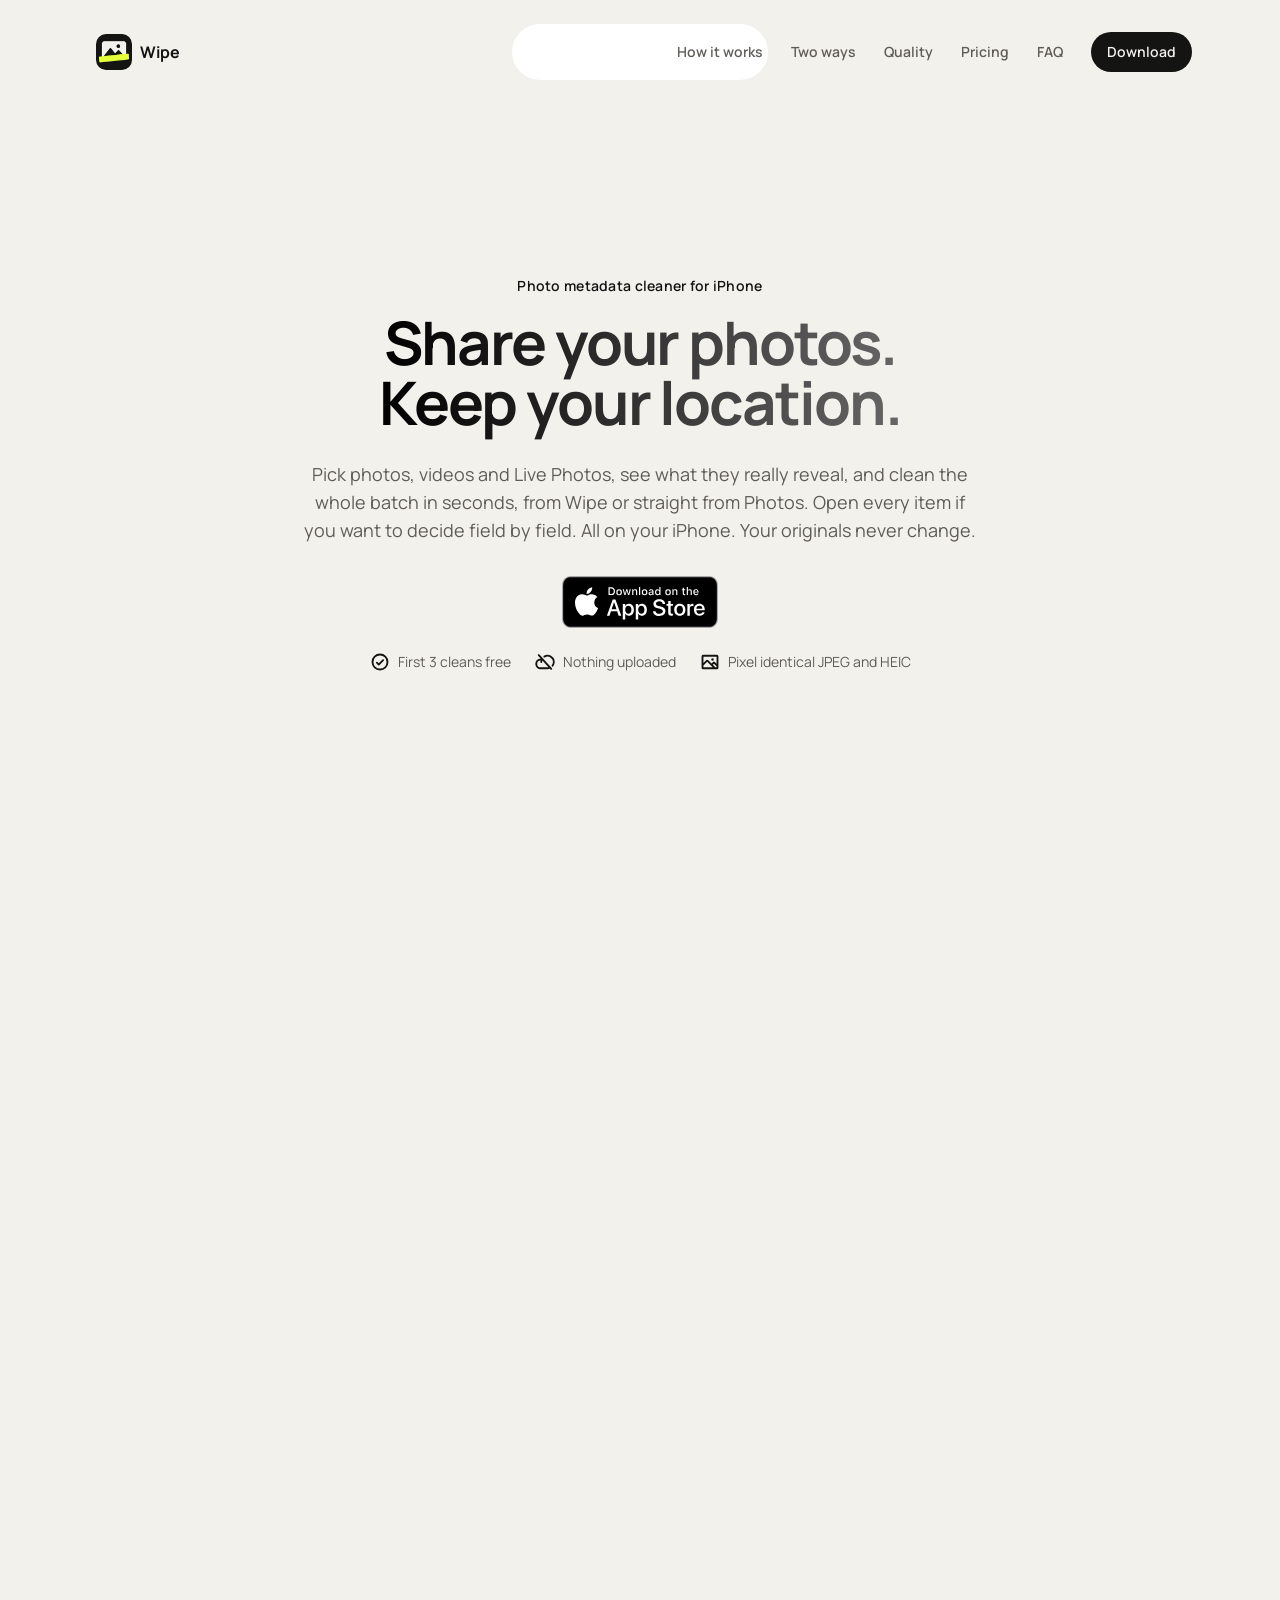
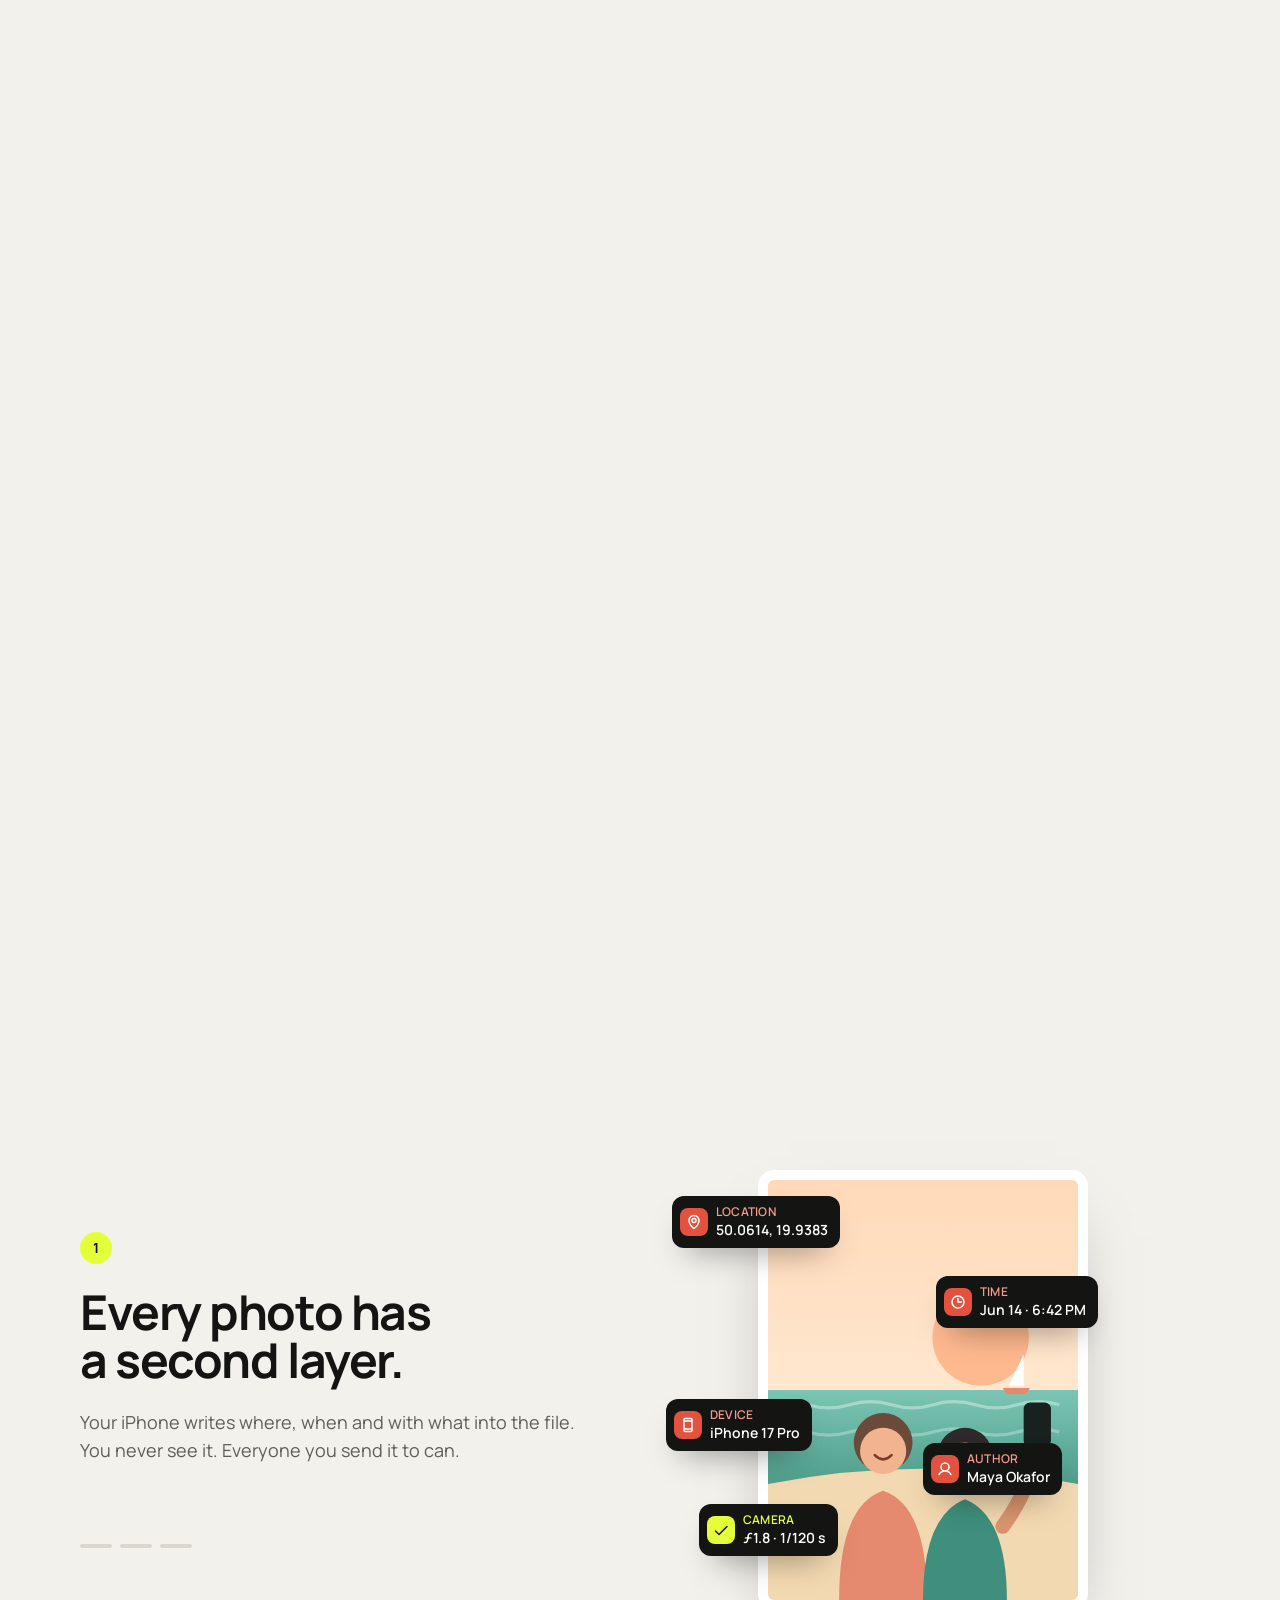
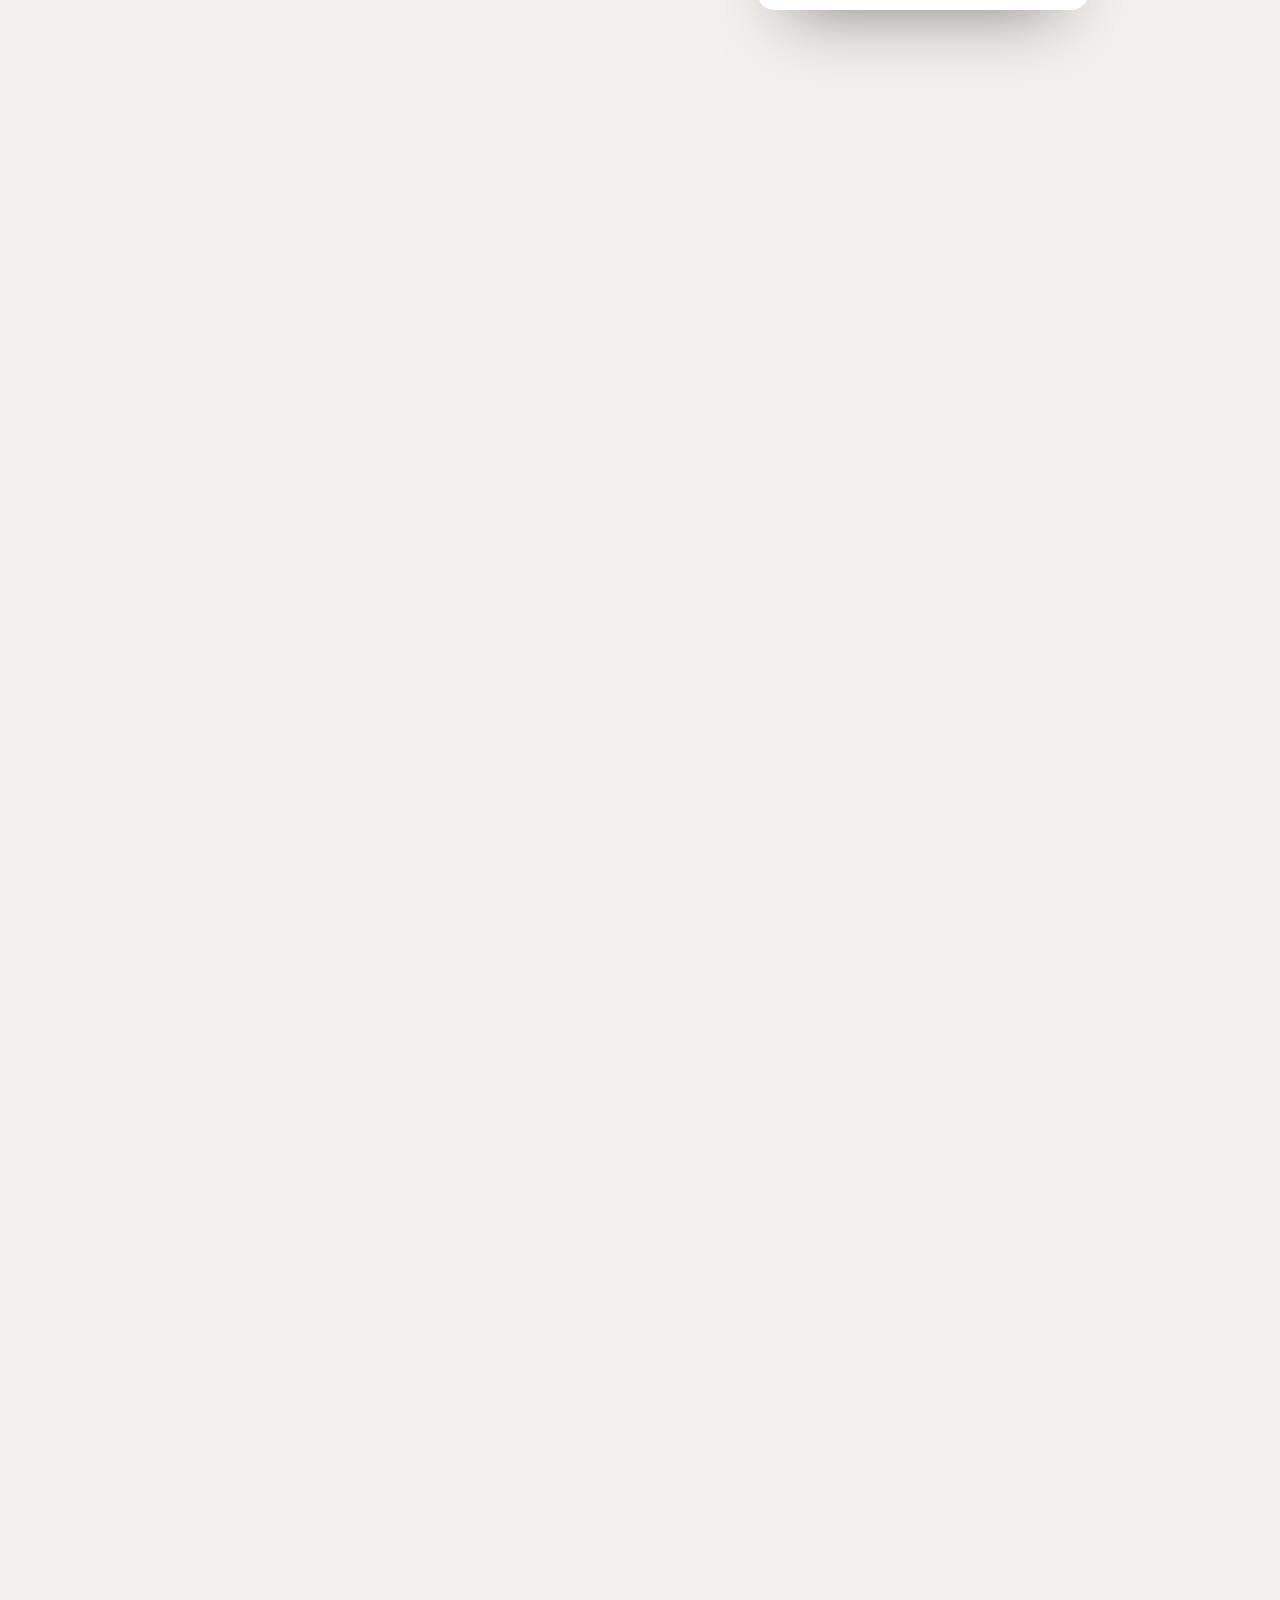
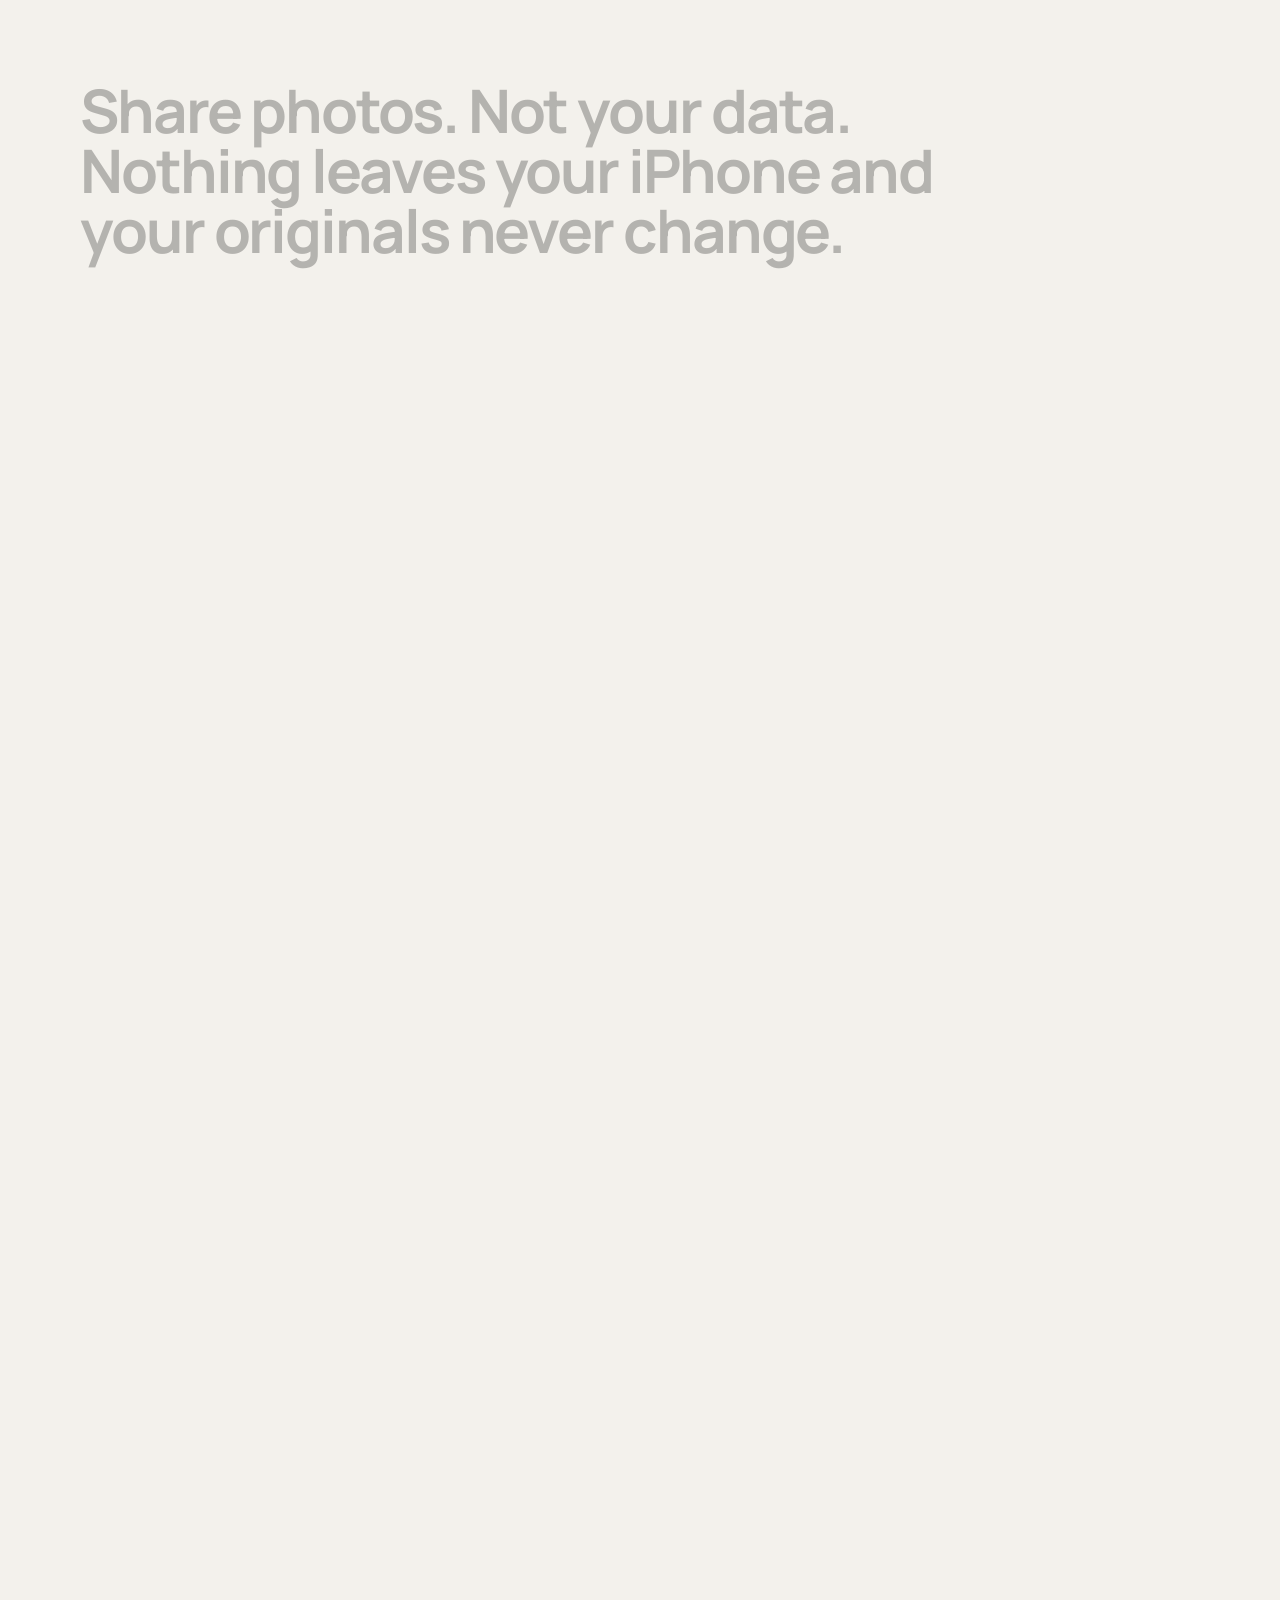
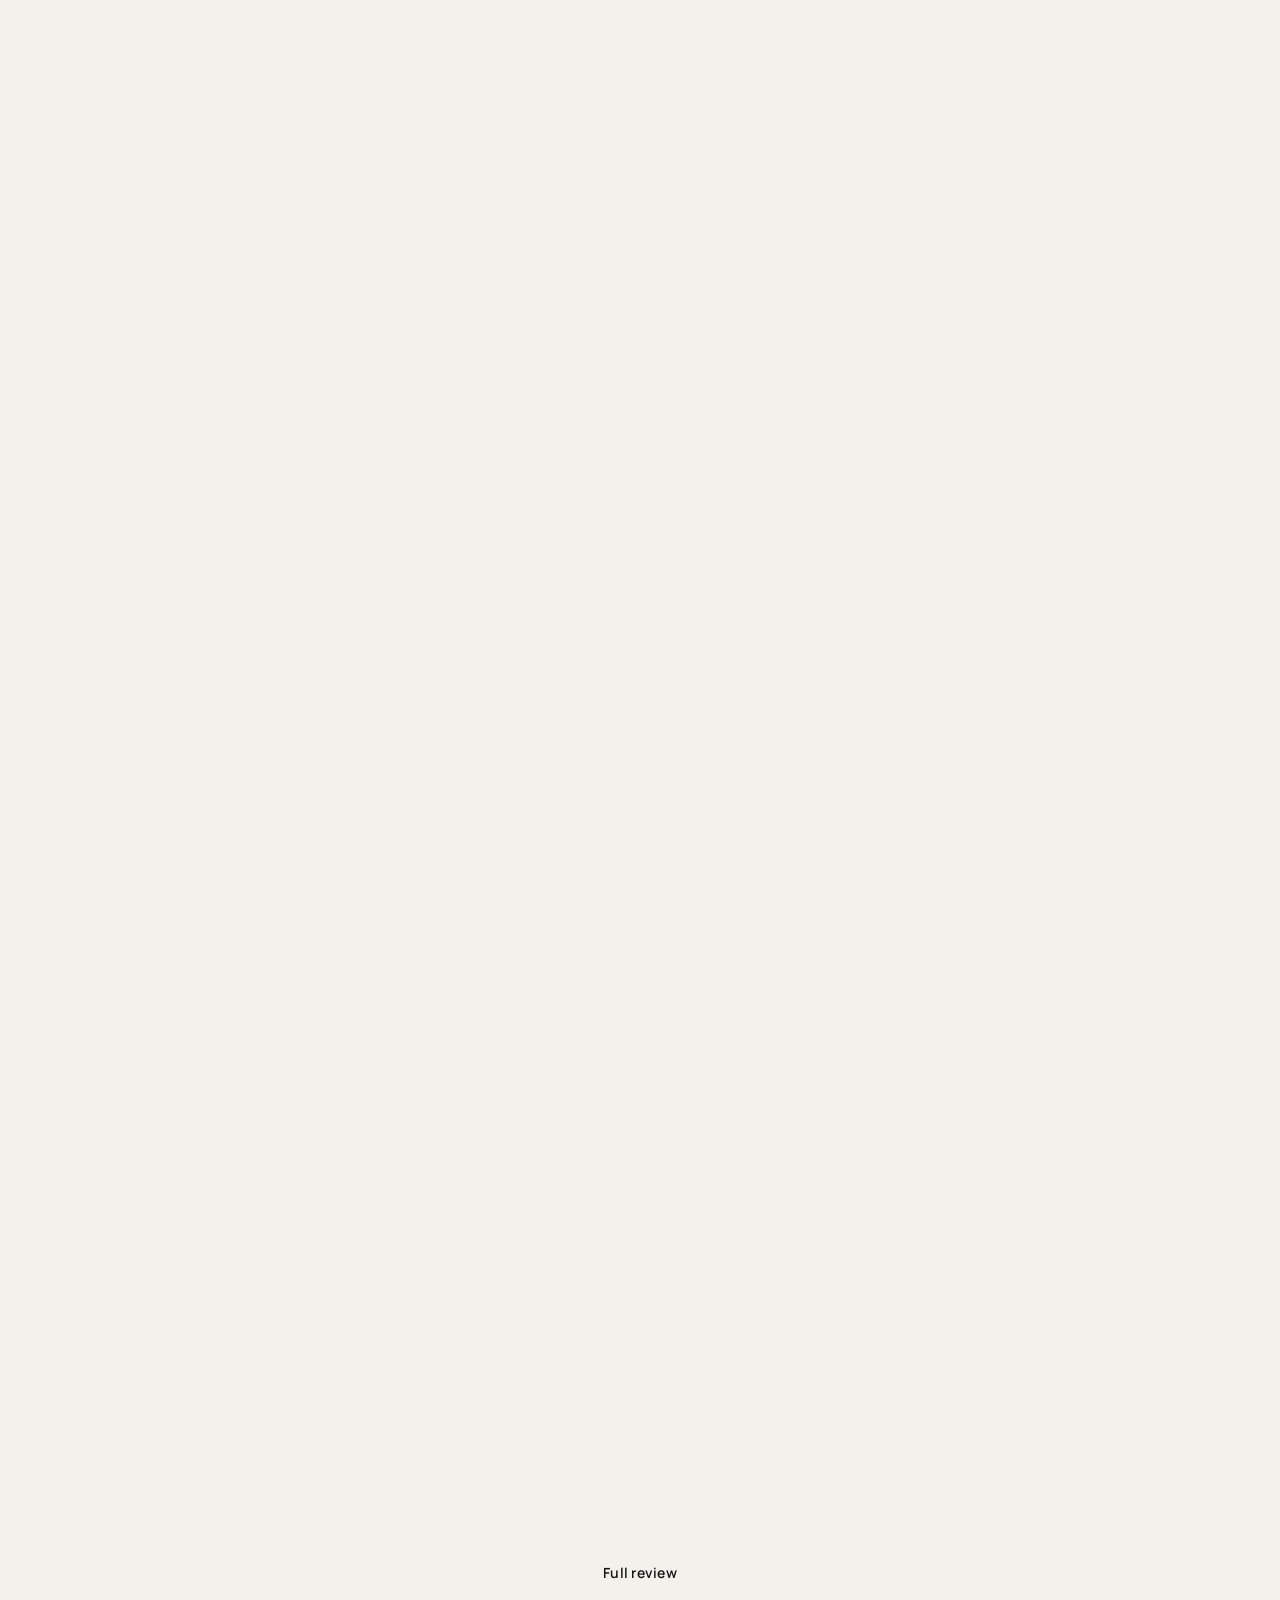
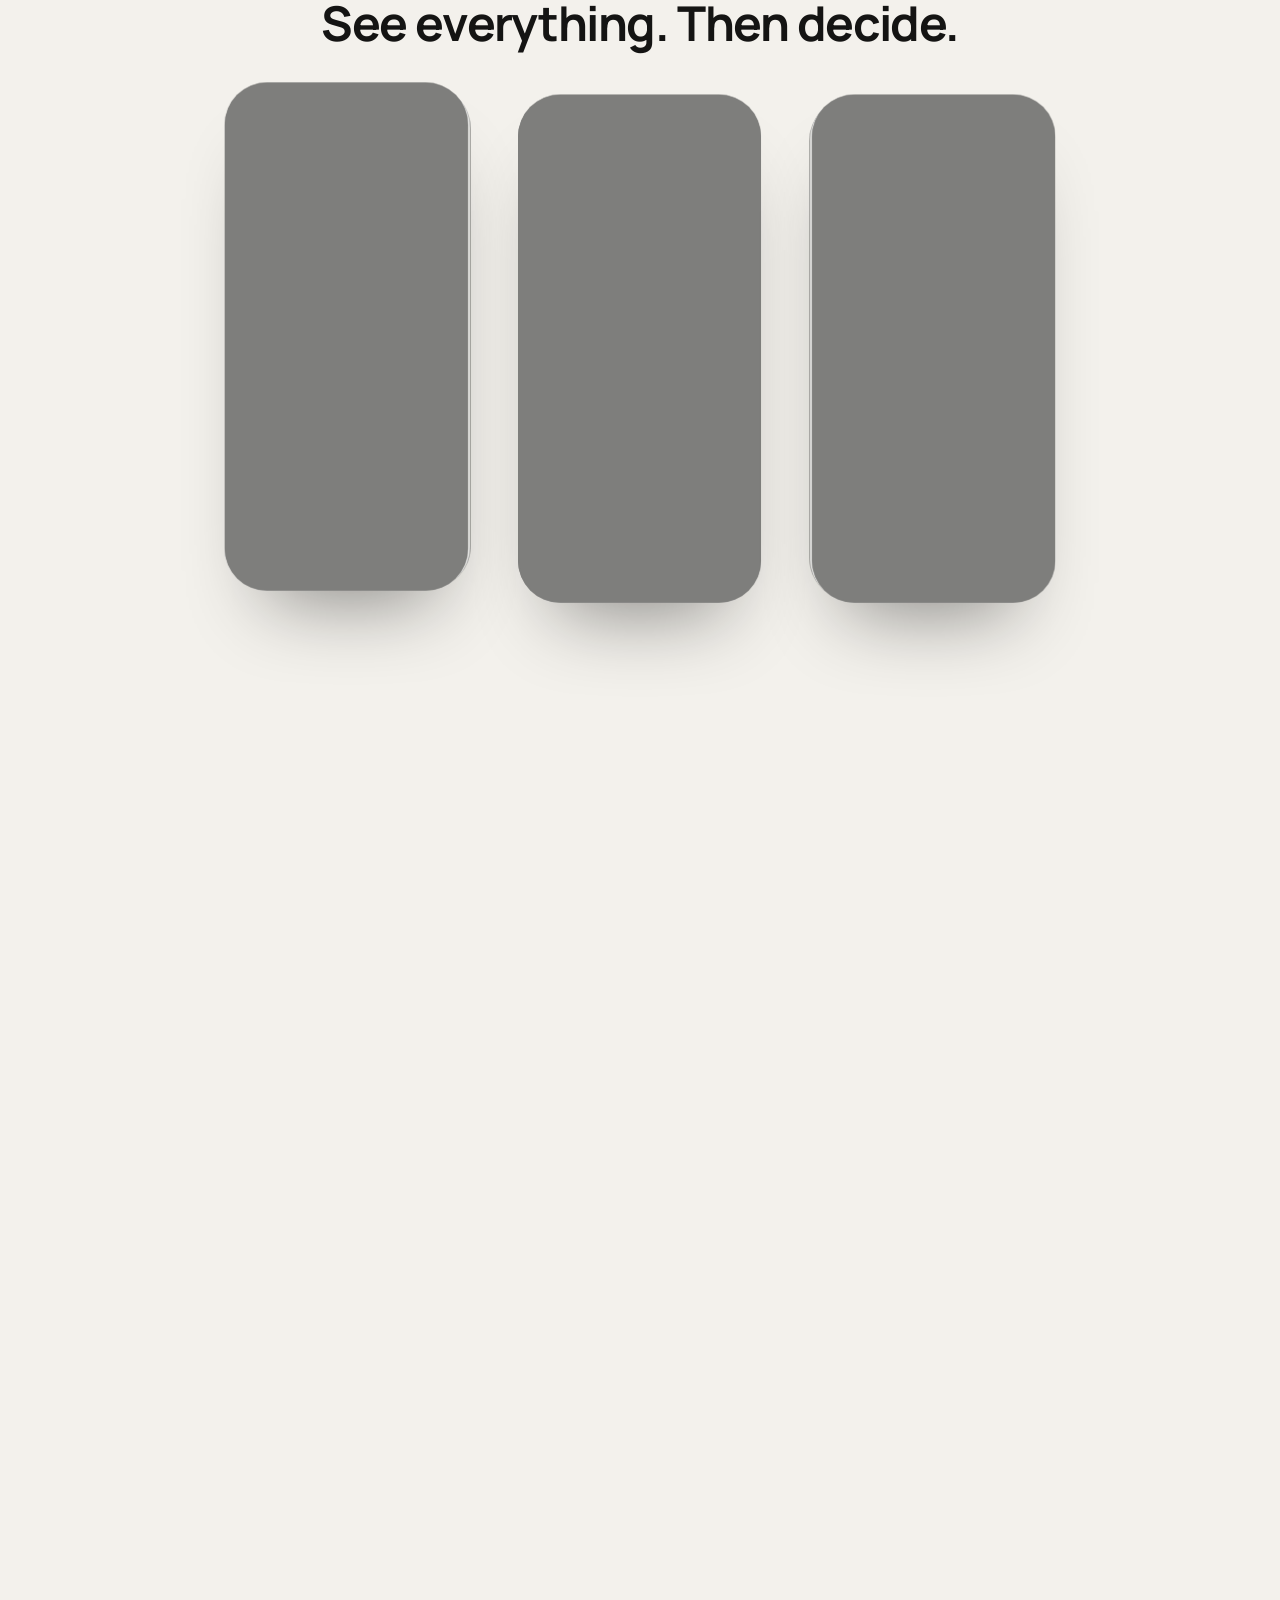
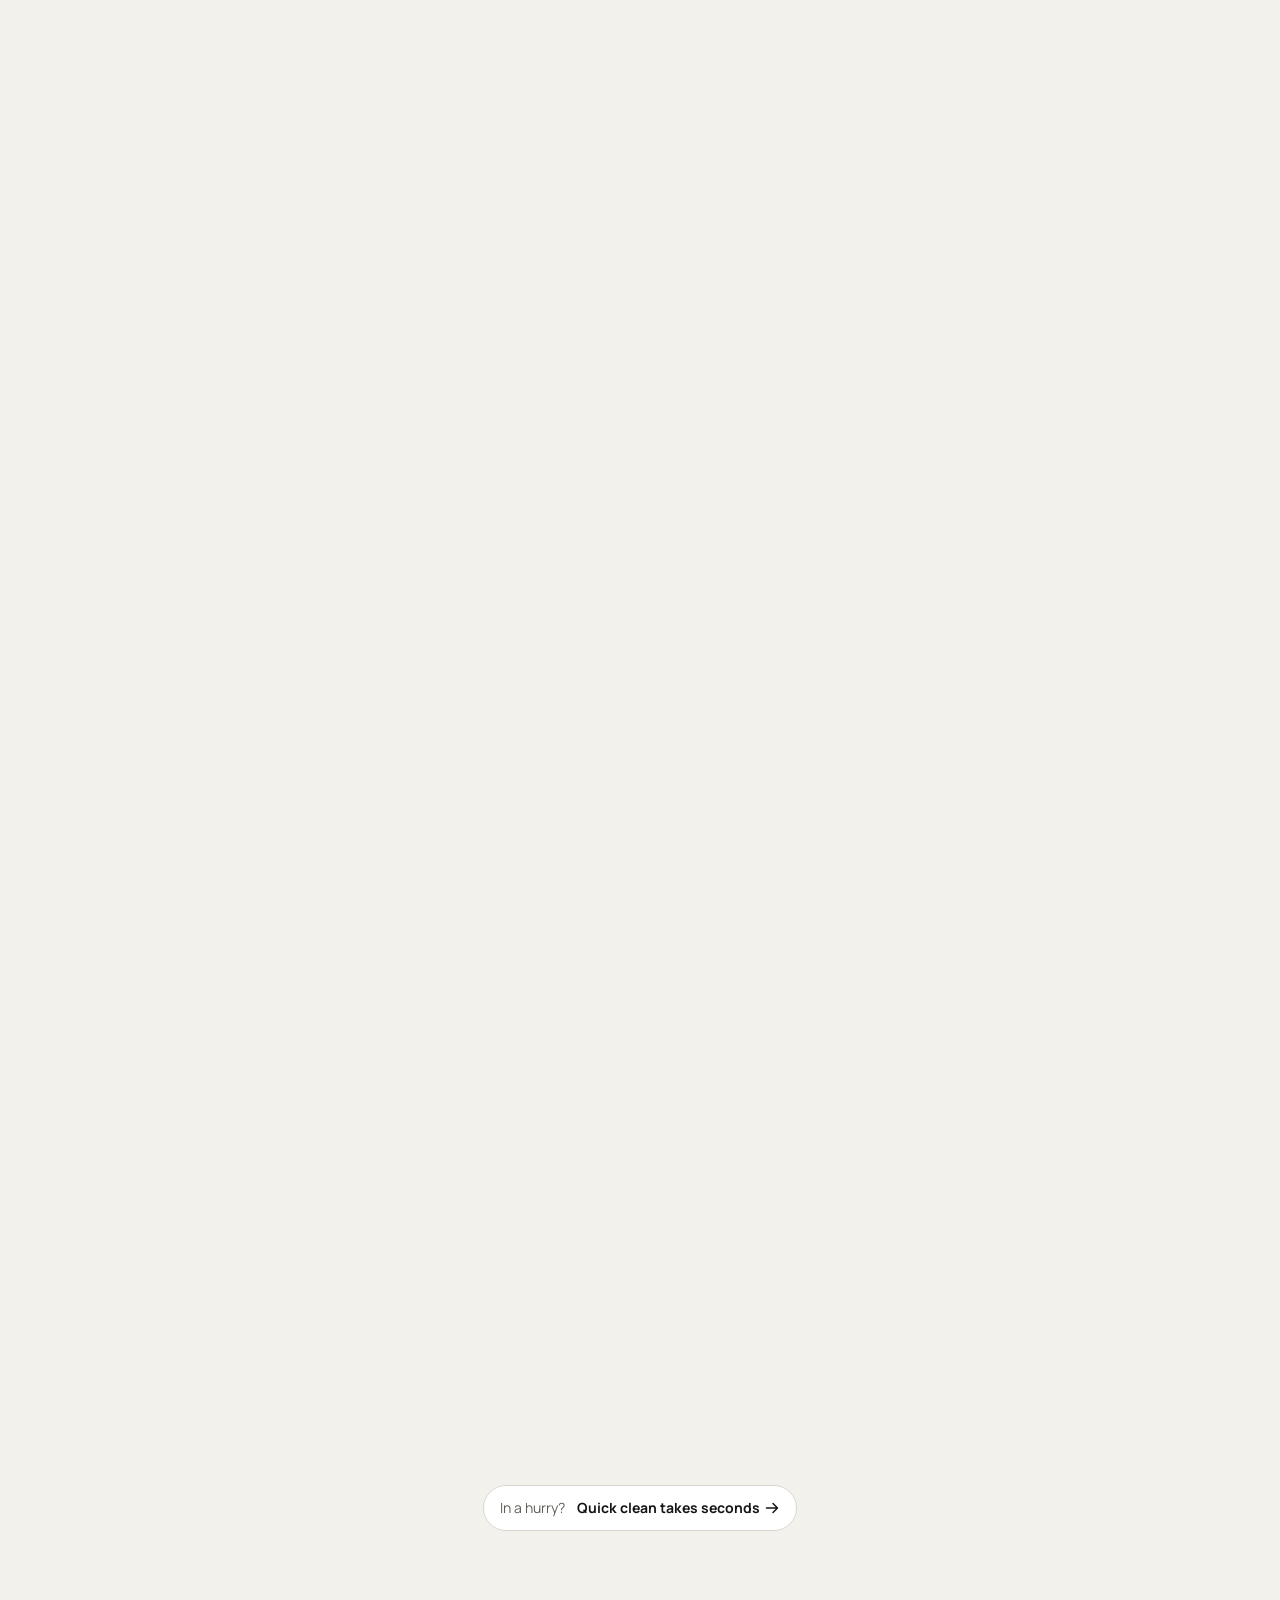
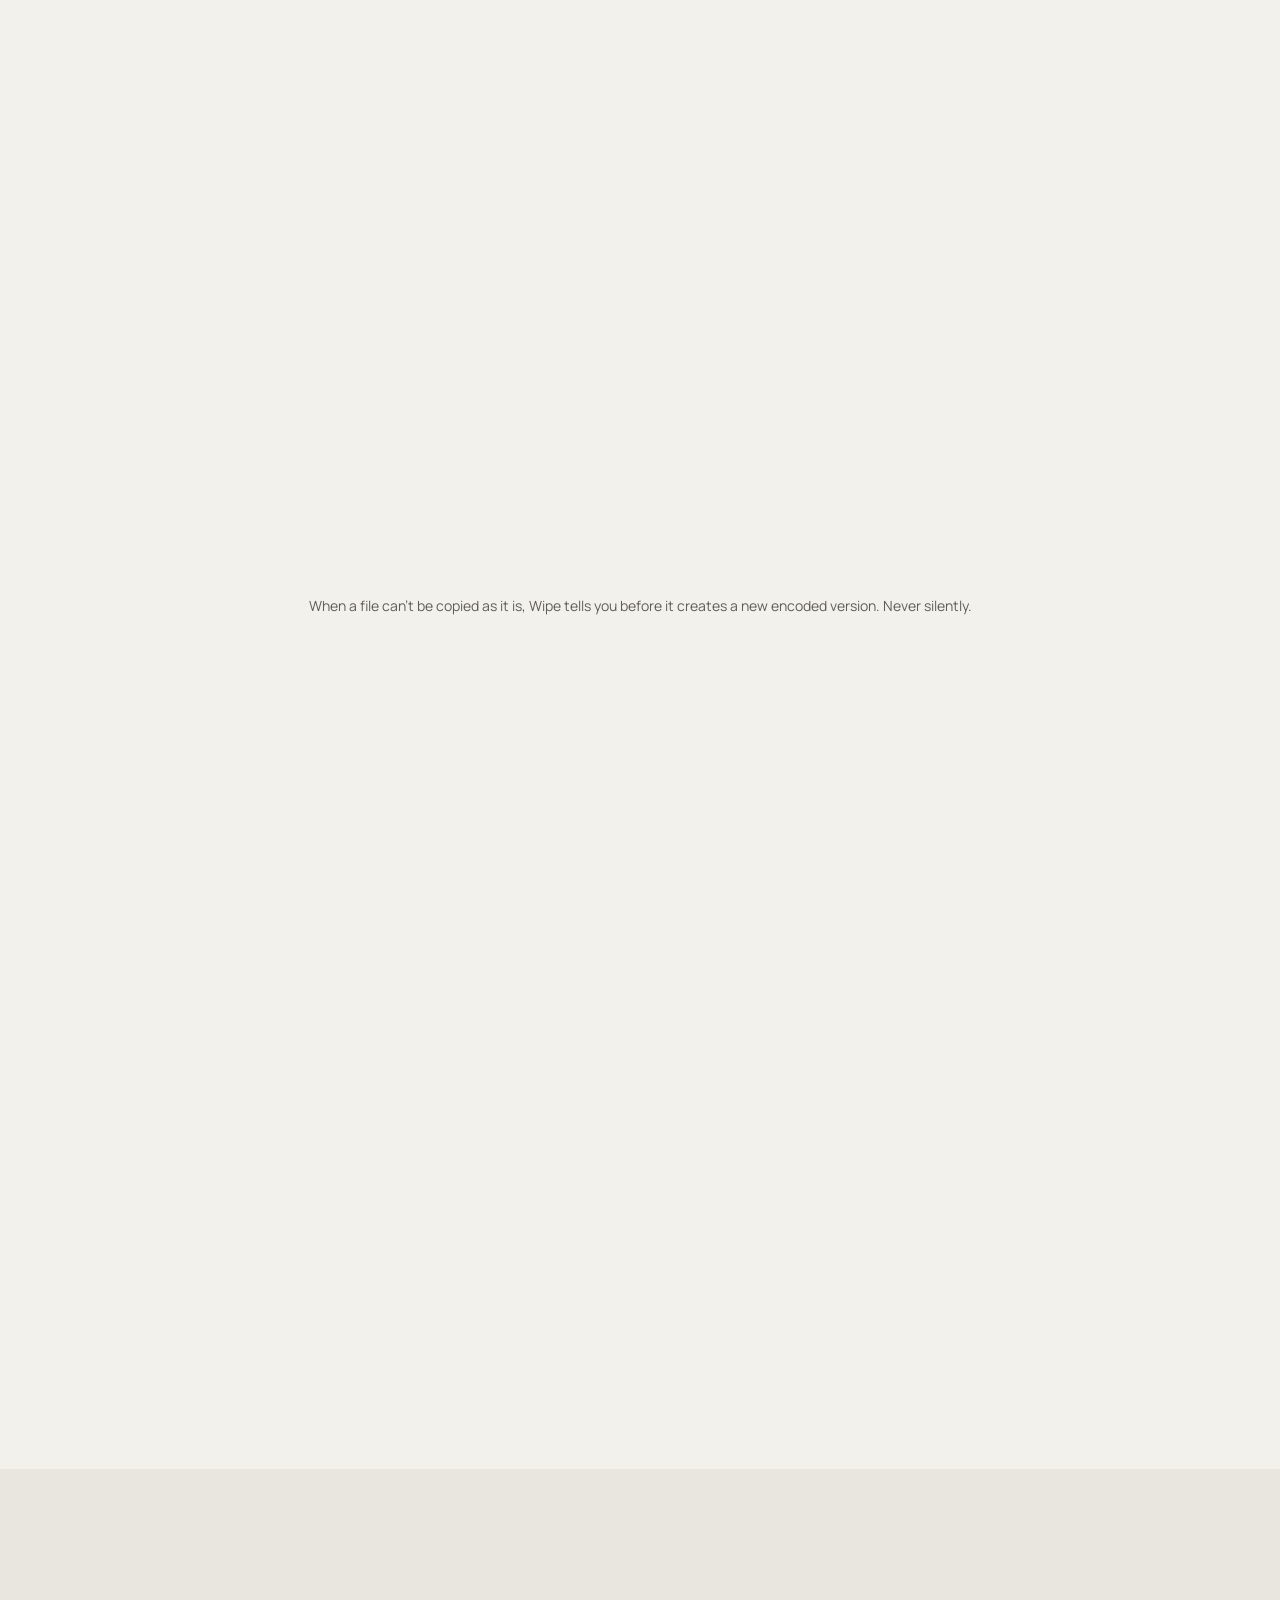
==== commit 620dd0fc: "Store status: live. data-store=live on all three pages (Coming soon gives way to the App Store badge" ====
--- a/docs/index.html
+++ b/docs/index.html
@@ -1,5 +1,5 @@
 <!doctype html>
-<html lang="en" class="no-js" data-store="soon">
+<html lang="en" class="no-js" data-store="live">
 <head>
 <meta charset="utf-8">
 <meta name="viewport" content="width=device-width, initial-scale=1, viewport-fit=cover">
@@ -8,7 +8,7 @@
 <link rel="canonical" href="https://bashubb.com/wipe/">
 <meta name="theme-color" content="#f3f1ec">
 <meta name="color-scheme" content="light">
-<!-- At release: <meta name="apple-itunes-app" content="app-id=APP_ID"> -->
+<meta name="apple-itunes-app" content="app-id=6810408492">
 <meta property="og:type" content="website">
 <meta property="og:site_name" content="Wipe">
 <meta property="og:title" content="Wipe: Share photos. Not your data.">
@@ -39,6 +39,7 @@
   "url": "https://bashubb.com/wipe/",
   "image": "https://bashubb.com/wipe/assets/media/wipe-motion-poster.jpg",
   "offers": {"@type": "Offer", "price": "0", "priceCurrency": "USD"},
+  "installUrl": "https://apps.apple.com/app/id6810408492",
   "publisher": {"@type": "Organization", "name": "bashubb", "url": "https://bashubb.com/"}
 }
 </script>
@@ -70,7 +71,7 @@
     <a href="#pricing">Pricing</a>
     <a href="#faq">FAQ</a>
   </div>
-  <a class="btn sm cta when-live" href="https://apps.apple.com/us/search?term=Wipe%20Photo%20Metadata%20Cleaner" data-store-link>Download</a>
+  <a class="btn sm cta when-live" href="https://apps.apple.com/app/id6810408492" data-store-link>Download</a>
   <span class="btn sm cta when-soon" aria-disabled="true">Coming soon</span>
   <button class="burger" type="button" aria-expanded="false" aria-controls="menu" aria-label="Open menu"><span></span><span></span></button>
 </nav>
@@ -97,7 +98,7 @@
       <h1 class="hero-title" id="hero-title">Share your photos.<br>Keep your location.</h1>
       <p class="lead">Pick photos, videos and Live Photos, see what they really reveal, and clean the whole batch in seconds, from Wipe or straight from Photos. Open every item if you want to decide field by field. All on your iPhone. Your originals never change.</p>
       <div class="cta-row">
-        <a class="store-badge when-live" href="https://apps.apple.com/us/search?term=Wipe%20Photo%20Metadata%20Cleaner" data-store-link><img src="assets/app-store-badge.svg" alt="Download on the App Store" width="156" height="52"></a>
+        <a class="store-badge when-live" href="https://apps.apple.com/app/id6810408492" data-store-link><img src="assets/app-store-badge.svg" alt="Download on the App Store" width="156" height="52"></a>
         <span class="btn when-soon" aria-disabled="true">Coming soon to the App Store</span>
       </div>
       <ul class="proof" aria-label="Highlights">
@@ -423,7 +424,7 @@
       <h2 class="hero-title" id="final-title">Share your photos.<br>Keep your location.</h2>
       <p class="lead">See what your photos reveal and remove it before sharing. Your first three cleans are free, then one purchase, no subscription.</p>
       <div class="cta-row">
-        <a class="store-badge when-live" href="https://apps.apple.com/us/search?term=Wipe%20Photo%20Metadata%20Cleaner" data-store-link><img src="assets/app-store-badge.svg" alt="Download on the App Store" width="156" height="52"></a>
+        <a class="store-badge when-live" href="https://apps.apple.com/app/id6810408492" data-store-link><img src="assets/app-store-badge.svg" alt="Download on the App Store" width="156" height="52"></a>
         <span class="btn when-soon" aria-disabled="true">Coming soon to the App Store</span>
       </div>
     </div>
